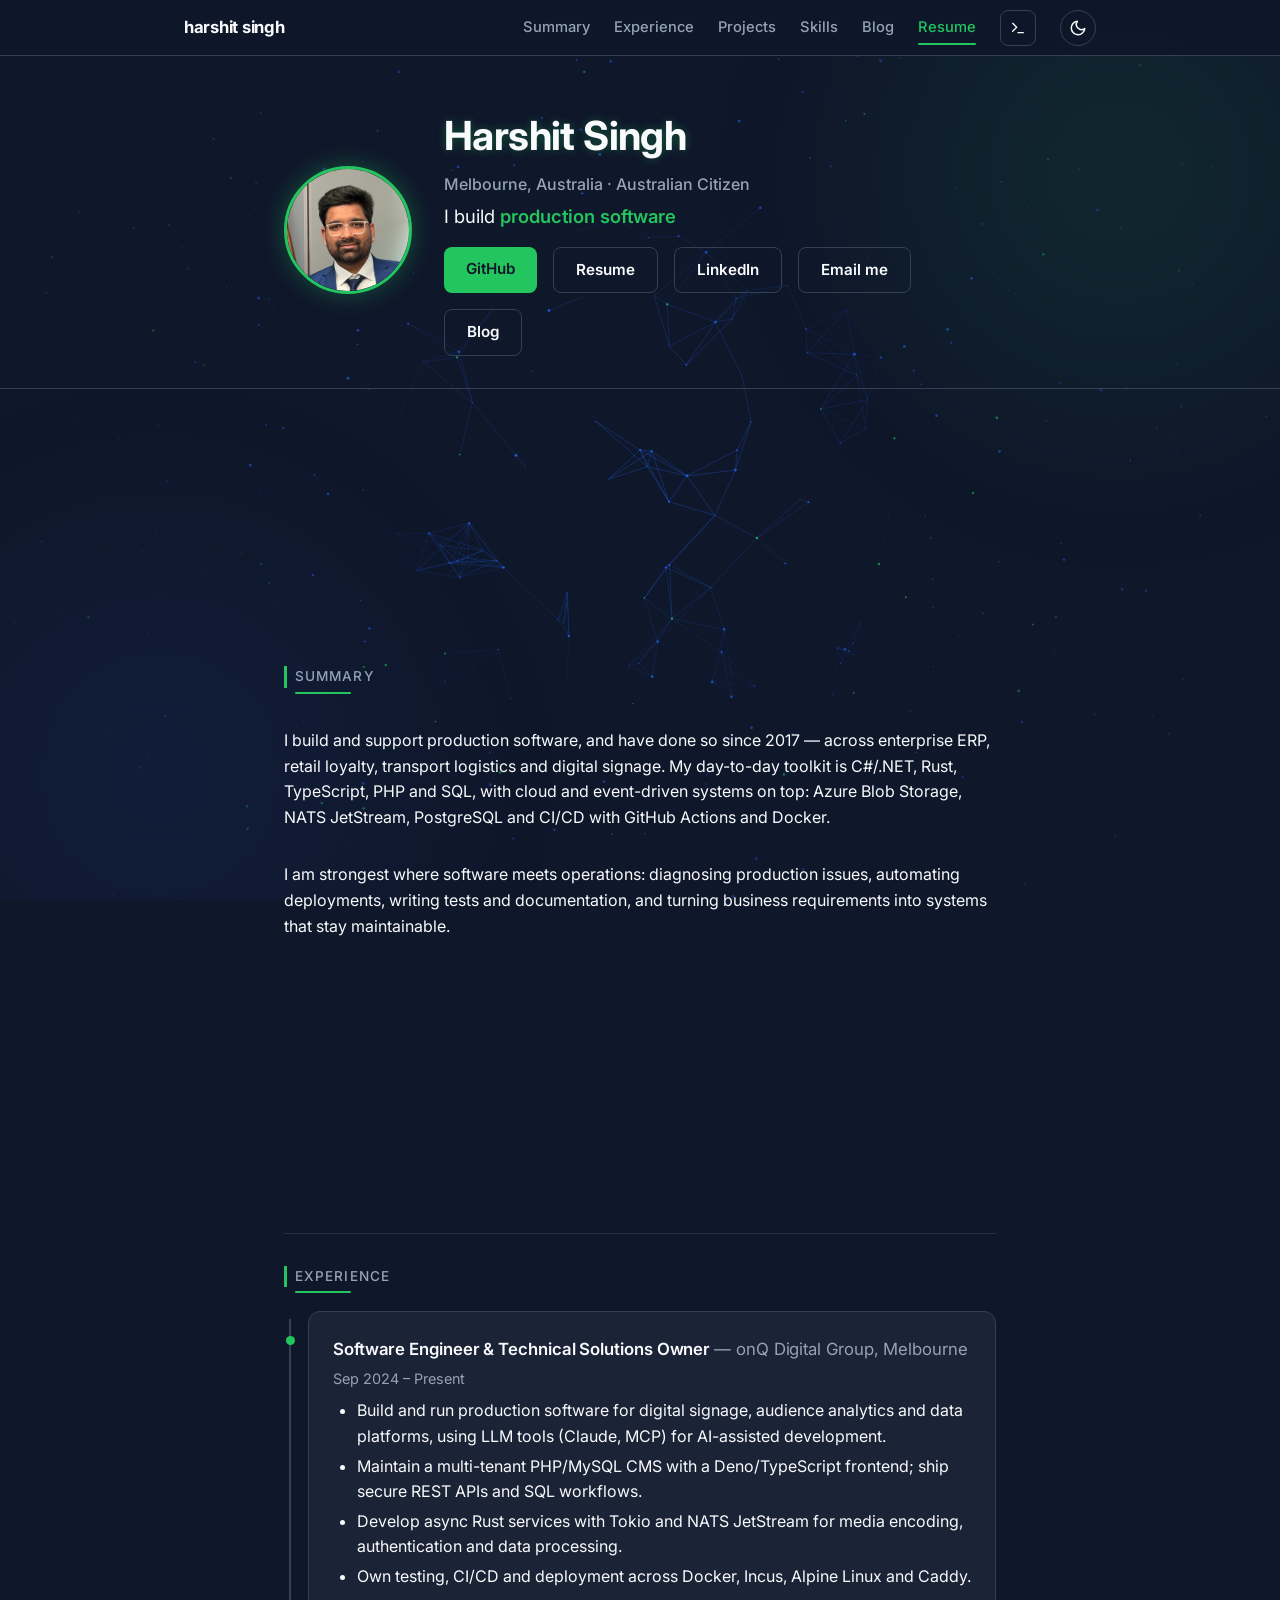
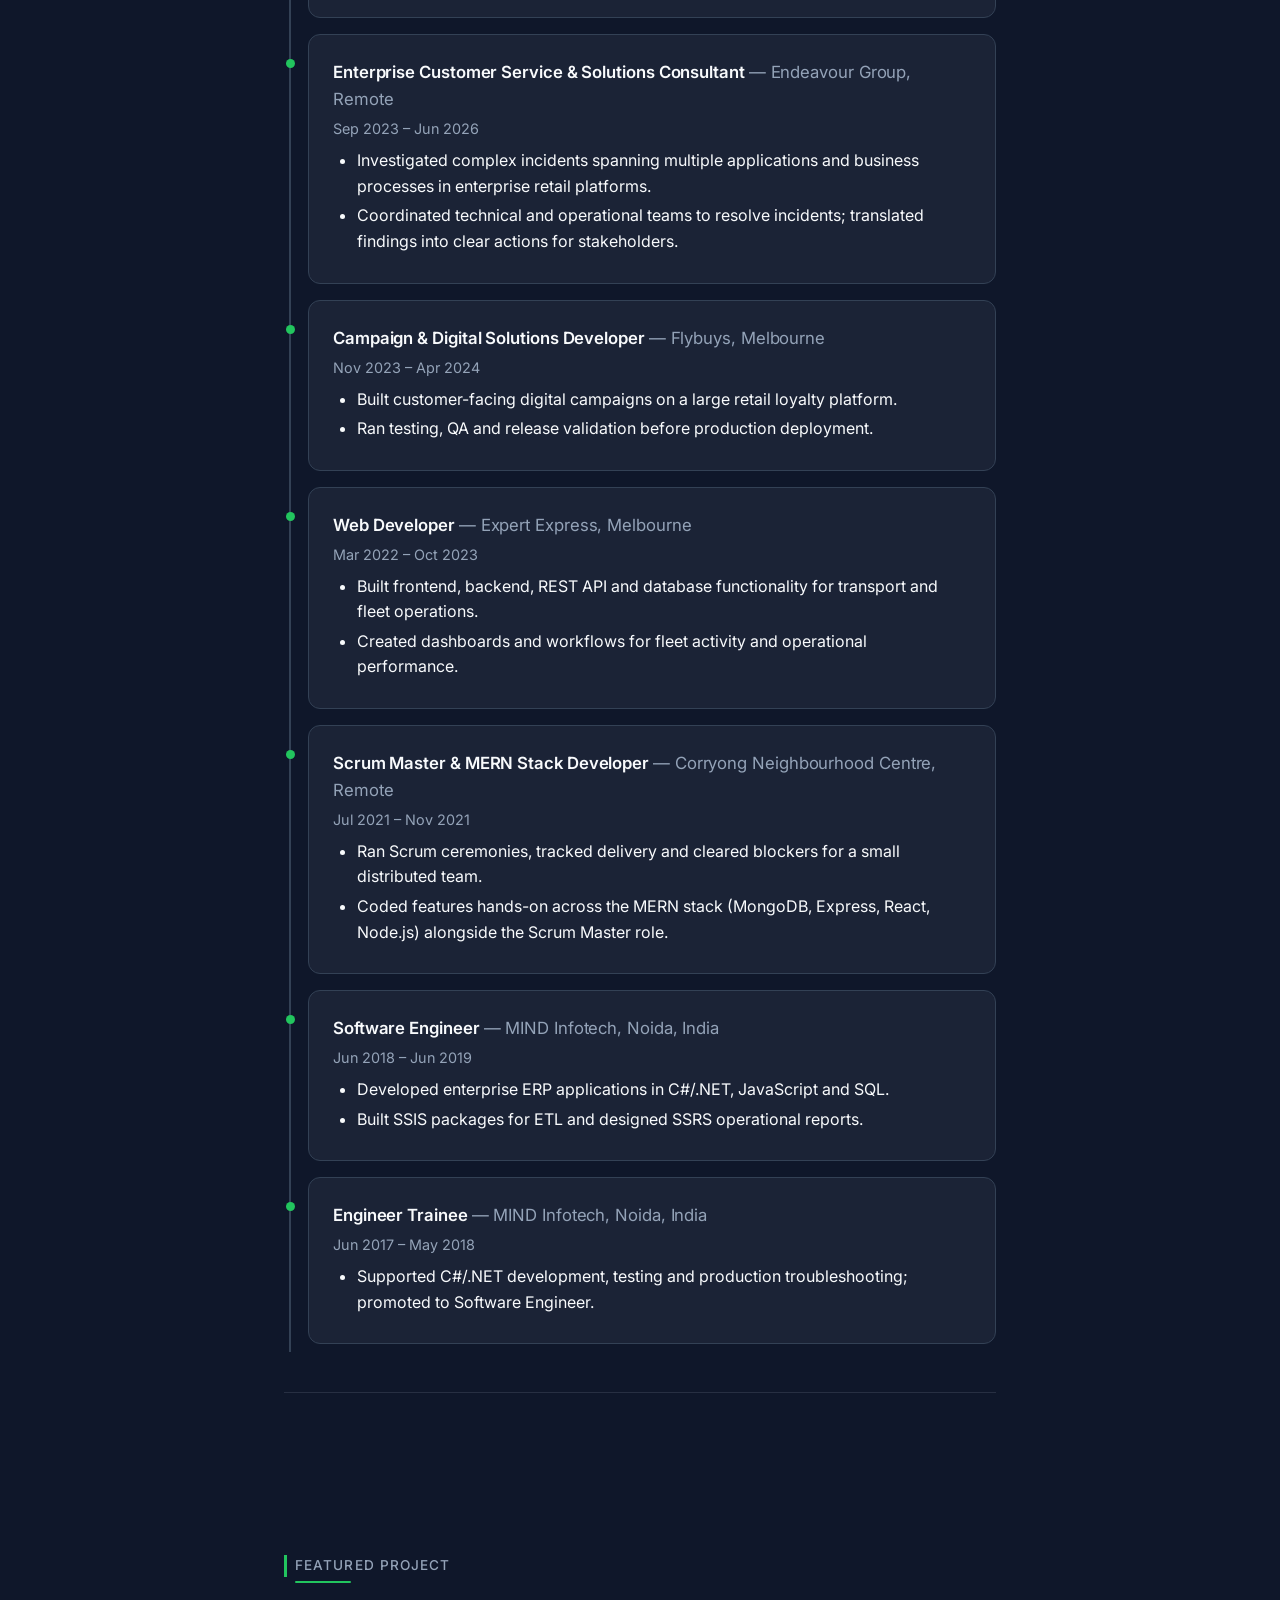
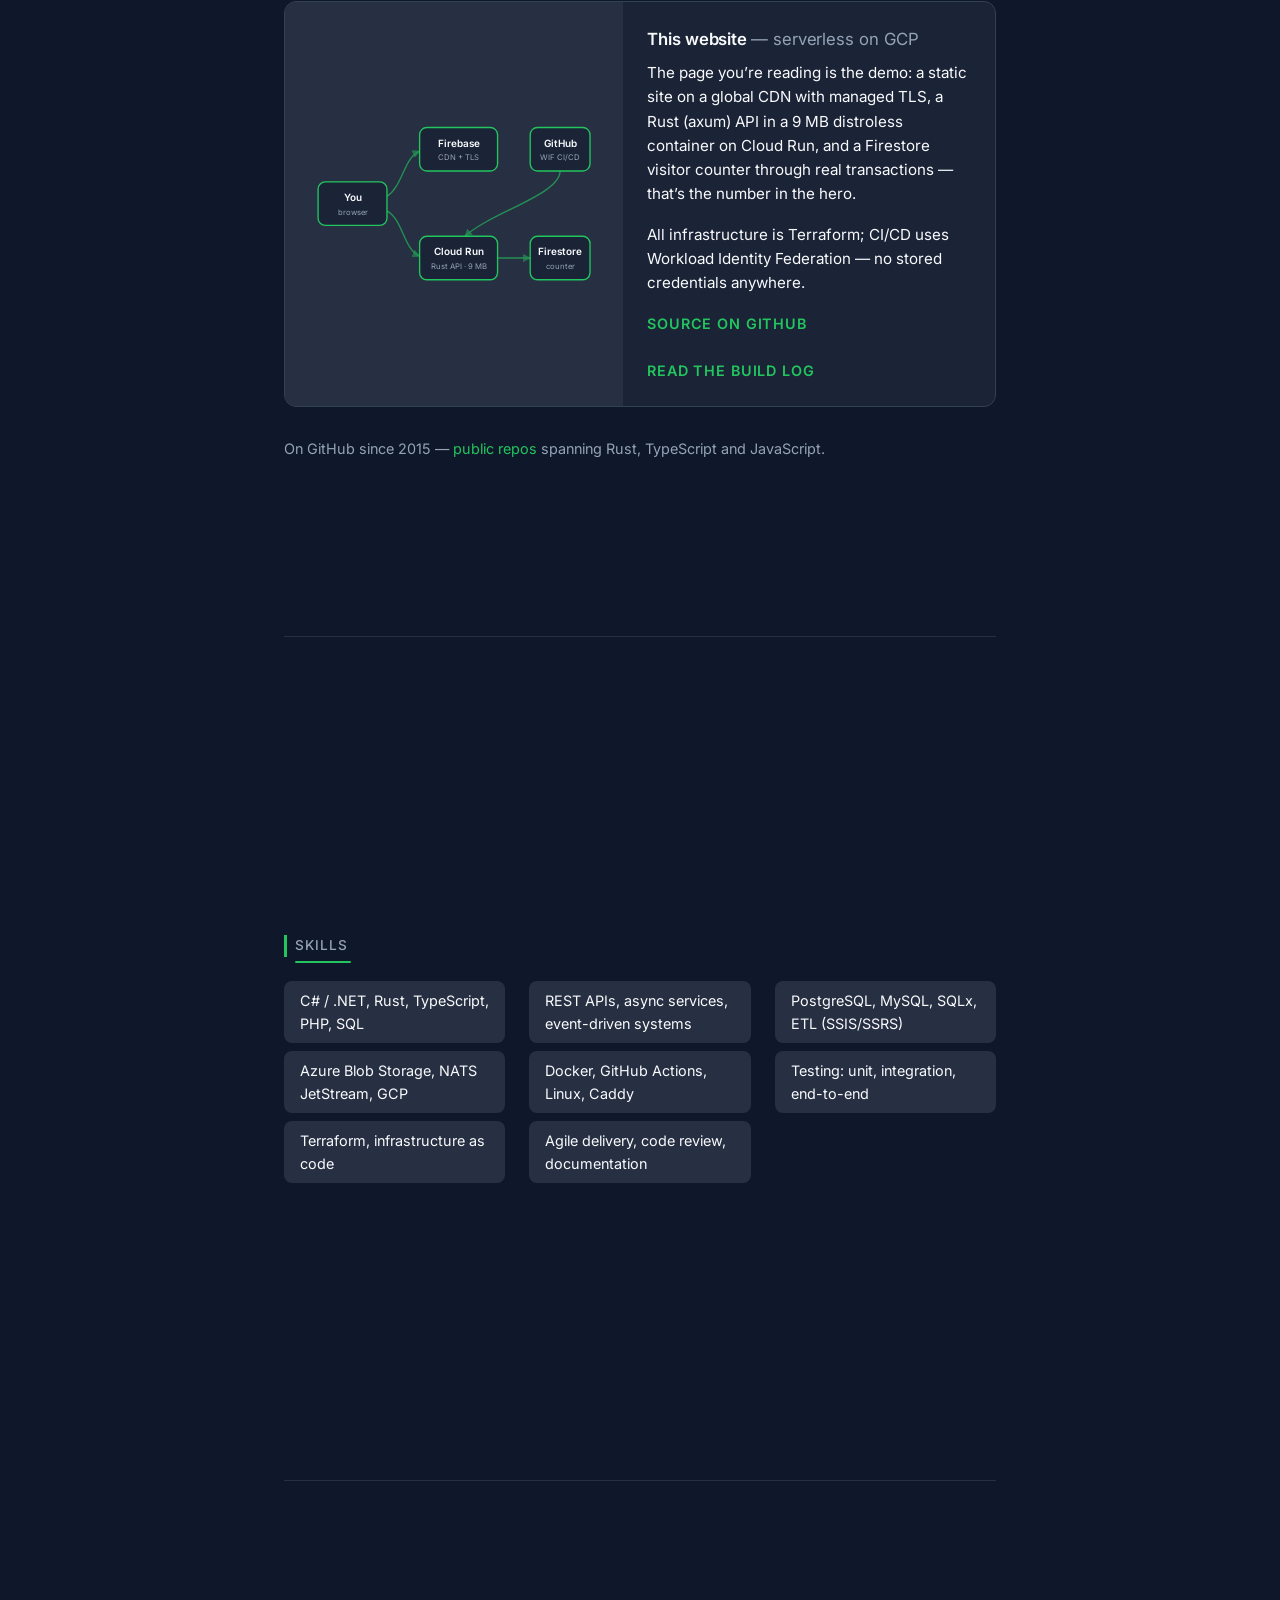
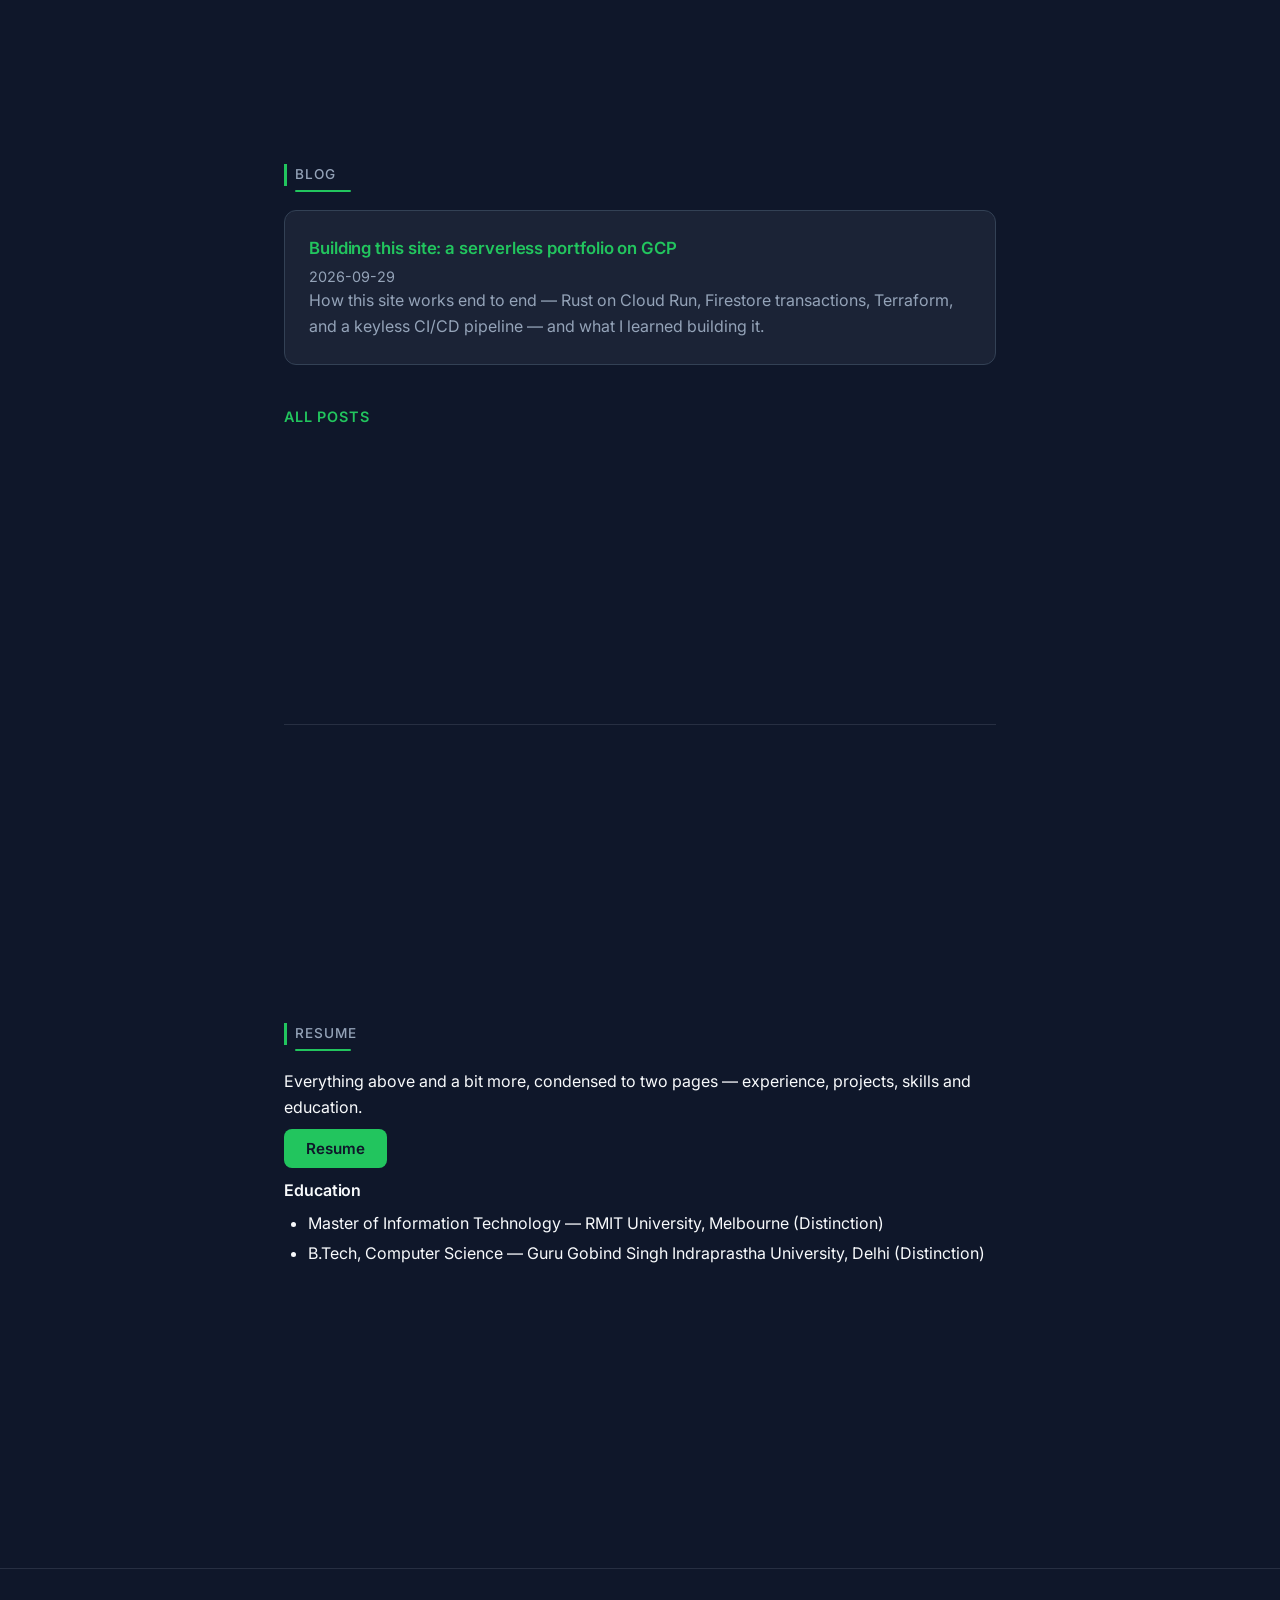
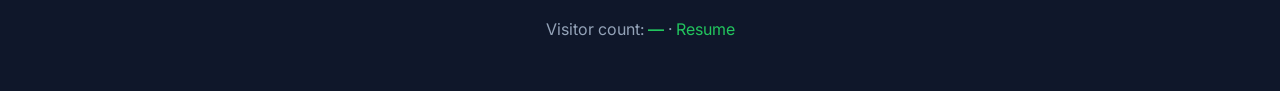
==== frontend/index.html @ 9974fe76 "Resume section copy: two pages, and a bit more" ====
<!DOCTYPE html>
<html lang="en">
<head>
  <meta charset="UTF-8" />
  <meta name="viewport" content="width=device-width, initial-scale=1.0" />
  <meta name="description" content="Harshit Singh — Software Engineer in Melbourne. Production software since 2017 across ERP, retail, logistics and digital signage." />
  <title>Harshit Singh | Software Engineer — Melbourne</title>
  <meta name="description" content="Harshit Singh — Software Engineer in Melbourne. Production software since 2017: Rust, .NET, TypeScript, cloud platforms, CI/CD. Portfolio and blog." />
  <link rel="canonical" href="https://theozdev.com/" />
  <meta property="og:type" content="website" />
  <meta property="og:title" content="Harshit Singh | Software Engineer" />
  <meta property="og:description" content="Production software since 2017 — Rust, .NET, TypeScript, cloud platforms, keyless CI/CD. This site is itself the demo." />
  <meta property="og:url" content="https://theozdev.com/" />
  <meta property="og:image" content="https://theozdev.com/avatar.jpg" />
  <meta name="twitter:card" content="summary" />
  <meta name="twitter:title" content="Harshit Singh | Software Engineer" />
  <meta name="twitter:description" content="Production software since 2017 — Rust, .NET, TypeScript, cloud platforms, keyless CI/CD." />
  <meta name="twitter:image" content="https://theozdev.com/avatar.jpg" />
  <script type="application/ld+json">
  {
    "@context": "https://schema.org",
    "@type": "Person",
    "name": "Harshit Singh",
    "url": "https://theozdev.com/",
    "image": "https://theozdev.com/avatar.jpg",
    "jobTitle": "Software Engineer",
    "address": { "@type": "PostalAddress", "addressLocality": "Melbourne", "addressCountry": "AU" },
    "sameAs": [
      "https://github.com/hxrsh159",
      "https://www.linkedin.com/in/harsh159/"
    ]
  }
  </script>
  <script>
    // Apply persisted theme before first paint (no flash). See main.js toggle.
    try {
      if (localStorage.getItem("theme") === "light") {
        document.documentElement.setAttribute("data-theme", "light");
      }
    } catch (e) {}
  </script>
  <link rel="icon" type="image/svg+xml" href="favicon.svg" />
  <link rel="icon" type="image/png" sizes="32x32" href="favicon-32.png" />
  <link rel="preconnect" href="https://fonts.googleapis.com" />
  <link rel="preconnect" href="https://fonts.gstatic.com" crossorigin />
  <link rel="stylesheet" href="styles.css" />
</head>
<body>
  <div class="aurora" aria-hidden="true"><span class="blob blob-a"></span><span class="blob blob-b"></span></div>
  <canvas id="constellation" aria-hidden="true"></canvas>

  <nav class="site-nav" aria-label="Primary">
    <div class="nav-inner">
      <a class="wordmark" href="#top" aria-label="Back to top">harshit&nbsp;singh</a>
      <div class="nav-links">
        <a href="#summary" class="nav-anchor">Summary</a>
        <a href="#experience" class="nav-anchor">Experience</a>
        <a href="#projects" class="nav-anchor">Projects</a>
        <a href="#skills" class="nav-anchor">Skills</a>
        <a href="#blog" class="nav-anchor">Blog</a>
        <a href="#resume" class="nav-anchor">Resume</a>
        <button class="terminal-open" type="button" aria-label="Open terminal" title="Open terminal (`)">
          <svg xmlns="http://www.w3.org/2000/svg" viewBox="0 0 24 24" fill="none" stroke="currentColor" stroke-width="2" stroke-linecap="round" stroke-linejoin="round"><polyline points="4 17 10 11 4 5"/><line x1="12" y1="19" x2="20" y2="19"/></svg>
        </button>
        <button class="theme-toggle" type="button" aria-label="Toggle dark/light theme">
          <svg class="icon-sun" xmlns="http://www.w3.org/2000/svg" viewBox="0 0 24 24" fill="none" stroke="currentColor" stroke-width="2" stroke-linecap="round" stroke-linejoin="round"><circle cx="12" cy="12" r="4"/><path d="M12 2v2M12 20v2M4.93 4.93l1.41 1.41M17.66 17.66l1.41 1.41M2 12h2M20 12h2M4.93 19.07l1.41-1.41M17.66 6.34l1.41-1.41"/></svg>
          <svg class="icon-moon" xmlns="http://www.w3.org/2000/svg" viewBox="0 0 24 24" fill="none" stroke="currentColor" stroke-width="2" stroke-linecap="round" stroke-linejoin="round"><path d="M21 12.79A9 9 0 1 1 11.21 3 7 7 0 0 0 21 12.79z"/></svg>
        </button>
      </div>
    </div>
    <div class="scroll-progress" aria-hidden="true"></div>
  </nav>

  <header class="hero" id="top">
    <div class="container hero-inner">
      <img class="avatar fly-in" src="avatar.jpg" alt="Portrait of Harshit Singh" width="128" height="128" />
      <div class="hero-text">
        <h1 class="fly-in">Harshit Singh</h1>
        <p class="tagline fly-in">Melbourne, Australia · Australian Citizen</p>
        <p class="role-line fly-in">I build <span id="role-rotator">production software</span></p>
        <nav aria-label="Contact" class="hero-cta fly-in">
          <a class="btn btn-primary" href="https://github.com/hxrsh159" target="_blank" rel="noopener">GitHub</a>
          <a class="btn btn-secondary" href="resume.pdf" target="_blank" rel="noopener">Resume</a>
          <a class="btn btn-secondary" href="https://www.linkedin.com/in/harsh159/" target="_blank" rel="noopener">LinkedIn</a>
          <a class="btn btn-secondary" href="mailto:ausharshitsingh@gmail.com">Email me</a>
          <a class="btn btn-secondary" href="blog/">Blog</a>
        </nav>
      </div>
    </div>
  </header>

  <main class="container">
    <section id="summary" class="reveal" aria-labelledby="summary-heading">
      <h2 id="summary-heading">Summary</h2>
      <p>
        I build and support production software, and have done so since 2017 —
        across enterprise ERP, retail loyalty, transport logistics and digital
        signage. My day-to-day toolkit is C#/.NET, Rust, TypeScript, PHP and SQL,
        with cloud and event-driven systems on top: Azure Blob Storage, NATS
        JetStream, PostgreSQL and CI/CD with GitHub Actions and Docker.
      </p>
      <p>
        I am strongest where software meets operations: diagnosing production
        issues, automating deployments, writing tests and documentation, and
        turning business requirements into systems that stay maintainable.
      </p>
    </section>

    <section id="experience" class="reveal" aria-labelledby="experience-heading">
      <h2 id="experience-heading">Experience</h2>

      <div class="timeline">
      <article class="job">
        <h3>Software Engineer &amp; Technical Solutions Owner <span class="org">— onQ Digital Group, Melbourne</span></h3>
        <p class="date-range">Sep 2024 – Present</p>
        <ul>
          <li>Build and run production software for digital signage, audience analytics and data platforms, using LLM tools (Claude, MCP) for AI-assisted development.</li>
          <li>Maintain a multi-tenant PHP/MySQL CMS with a Deno/TypeScript frontend; ship secure REST APIs and SQL workflows.</li>
          <li>Develop async Rust services with Tokio and NATS JetStream for media encoding, authentication and data processing.</li>
          <li>Own testing, CI/CD and deployment across Docker, Incus, Alpine Linux and Caddy.</li>
        </ul>
      </article>

      <article class="job">
        <h3>Enterprise Customer Service &amp; Solutions Consultant <span class="org">— Endeavour Group, Remote</span></h3>
        <p class="date-range">Sep 2023 – Jun 2026</p>
        <ul>
          <li>Investigated complex incidents spanning multiple applications and business processes in enterprise retail platforms.</li>
          <li>Coordinated technical and operational teams to resolve incidents; translated findings into clear actions for stakeholders.</li>
        </ul>
      </article>

      <article class="job">
        <h3>Campaign &amp; Digital Solutions Developer <span class="org">— Flybuys, Melbourne</span></h3>
        <p class="date-range">Nov 2023 – Apr 2024</p>
        <ul>
          <li>Built customer-facing digital campaigns on a large retail loyalty platform.</li>
          <li>Ran testing, QA and release validation before production deployment.</li>
        </ul>
      </article>

      <article class="job">
        <h3>Web Developer <span class="org">— Expert Express, Melbourne</span></h3>
        <p class="date-range">Mar 2022 – Oct 2023</p>
        <ul>
          <li>Built frontend, backend, REST API and database functionality for transport and fleet operations.</li>
          <li>Created dashboards and workflows for fleet activity and operational performance.</li>
        </ul>
      </article>

      <article class="job">
        <h3>Scrum Master &amp; MERN Stack Developer <span class="org">— Corryong Neighbourhood Centre, Remote</span></h3>
        <p class="date-range">Jul 2021 – Nov 2021</p>
        <ul>
          <li>Ran Scrum ceremonies, tracked delivery and cleared blockers for a small distributed team.</li>
          <li>Coded features hands-on across the MERN stack (MongoDB, Express, React, Node.js) alongside the Scrum Master role.</li>
        </ul>
      </article>

      <article class="job">
        <h3>Software Engineer <span class="org">— MIND Infotech, Noida, India</span></h3>
        <p class="date-range">Jun 2018 – Jun 2019</p>
        <ul>
          <li>Developed enterprise ERP applications in C#/.NET, JavaScript and SQL.</li>
          <li>Built SSIS packages for ETL and designed SSRS operational reports.</li>
        </ul>
      </article>

      <article class="job">
        <h3>Engineer Trainee <span class="org">— MIND Infotech, Noida, India</span></h3>
        <p class="date-range">Jun 2017 – May 2018</p>
        <ul>
          <li>Supported C#/.NET development, testing and production troubleshooting; promoted to Software Engineer.</li>
        </ul>
      </article>
      </div>
    </section>

    <section id="projects" class="reveal" aria-labelledby="projects-heading">
      <h2 id="projects-heading">Featured Project</h2>
      <article class="showcase">
        <div class="showcase-visual" aria-hidden="true">
          <svg viewBox="0 0 320 200" xmlns="http://www.w3.org/2000/svg" class="arch-diagram">
            <defs>
              <marker id="arr" viewBox="0 0 8 8" refX="7" refY="4" markerWidth="6" markerHeight="6" orient="auto">
                <path d="M0 0 L8 4 L0 8 z" fill="currentColor" opacity="0.7"/>
              </marker>
            </defs>
            <!-- Browser -->
            <g class="node">
              <rect x="10" y="76" width="76" height="48" rx="8"/>
              <text x="48" y="97">You</text>
              <text x="48" y="112" class="sub">browser</text>
            </g>
            <!-- CDN -->
            <g class="node">
              <rect x="122" y="16" width="86" height="48" rx="8"/>
              <text x="165" y="37">Firebase</text>
              <text x="165" y="52" class="sub">CDN + TLS</text>
            </g>
            <!-- Cloud Run -->
            <g class="node">
              <rect x="122" y="136" width="86" height="48" rx="8"/>
              <text x="165" y="157">Cloud Run</text>
              <text x="165" y="172" class="sub">Rust API · 9 MB</text>
            </g>
            <!-- Firestore -->
            <g class="node">
              <rect x="244" y="136" width="66" height="48" rx="8"/>
              <text x="277" y="157">Firestore</text>
              <text x="277" y="172" class="sub">counter</text>
            </g>
            <!-- GitHub Actions -->
            <g class="node">
              <rect x="244" y="16" width="66" height="48" rx="8"/>
              <text x="277" y="37">GitHub</text>
              <text x="277" y="52" class="sub">WIF CI/CD</text>
            </g>
            <!-- Edges -->
            <path class="edge" d="M86 92 C 104 80, 104 50, 122 42" marker-end="url(#arr)"/>
            <path class="edge" d="M86 108 C 104 118, 104 150, 122 158" marker-end="url(#arr)"/>
            <path class="edge" d="M208 160 L244 160" marker-end="url(#arr)"/>
            <path class="edge" d="M277 64 C 277 90, 200 110, 172 136" marker-end="url(#arr)"/>
          </svg>
        </div>
        <div class="showcase-text">
          <h3>This website <span class="org">— serverless on GCP</span></h3>
          <p>The page you&rsquo;re reading is the demo: a static site on a global CDN with managed TLS, a Rust (axum) API in a 9&nbsp;MB distroless container on Cloud Run, and a Firestore visitor counter through real transactions — that&rsquo;s the number in the hero.</p>
          <p>All infrastructure is Terraform; CI/CD uses Workload Identity Federation — no stored credentials anywhere.</p>
          <div class="showcase-links">
            <a class="text-link" href="https://github.com/hxrsh159/cloud-resume-challenge" target="_blank" rel="noopener">Source on GitHub</a>
            <a class="text-link" href="blog/building-this-site.html">Read the build log</a>
          </div>
        </div>
      </article>
      <p class="muted">On GitHub since 2015 — <a href="https://github.com/hxrsh159" target="_blank" rel="noopener">public repos</a> spanning Rust, TypeScript and JavaScript.</p>
    </section>

    <section id="skills" class="reveal" aria-labelledby="skills-heading">
      <h2 id="skills-heading">Skills</h2>
      <ul class="skills-grid">
        <li>C# / .NET, Rust, TypeScript, PHP, SQL</li>
        <li>REST APIs, async services, event-driven systems</li>
        <li>PostgreSQL, MySQL, SQLx, ETL (SSIS/SSRS)</li>
        <li>Azure Blob Storage, NATS JetStream, GCP</li>
        <li>Docker, GitHub Actions, Linux, Caddy</li>
        <li>Testing: unit, integration, end-to-end</li>
        <li>Terraform, infrastructure as code</li>
        <li>Agile delivery, code review, documentation</li>
      </ul>
    </section>

    <section id="blog" class="reveal" aria-labelledby="blog-heading">
      <h2 id="blog-heading">Blog</h2>
      <div class="post-list">
        <article class="job post-card">
          <a href="blog/building-this-site.html">
            <h3>Building this site: a serverless portfolio on GCP</h3>
            <p class="date-range">2026-09-29</p>
            <p>How this site works end to end — Rust on Cloud Run, Firestore transactions, Terraform, and a keyless CI/CD pipeline — and what I learned building it.</p>
          </a>
        </article>
      </div>
      <p class="muted section-more"><a class="text-link" href="blog/">All posts</a></p>
    </section>

    <section id="resume" class="reveal" aria-labelledby="resume-heading">
      <h2 id="resume-heading">Resume</h2>
      <div class="resume-block">
        <p>Everything above and a bit more, condensed to two pages — experience, projects, skills and education.</p>
        <p class="resume-cta"><a class="btn btn-primary" href="resume.pdf" target="_blank" rel="noopener">Resume</a></p>
        <h3 class="resume-sub">Education</h3>
        <ul>
          <li>Master of Information Technology — RMIT University, Melbourne (Distinction)</li>
          <li>B.Tech, Computer Science — Guru Gobind Singh Indraprastha University, Delhi (Distinction)</li>
        </ul>
      </div>
    </section>
  </main>

  <footer class="site-footer">
    <div class="container">
      <p>Visitor count: <span id="visitor-counter">—</span> · <a href="resume.pdf" target="_blank" rel="noopener">Resume</a></p>
    </div>
  </footer>

  <div class="terminal-overlay" id="terminal-overlay" hidden>
    <div class="terminal" role="dialog" aria-modal="true" aria-label="Terminal">
      <div class="terminal-titlebar">
        <span class="terminal-dots" aria-hidden="true"><i></i><i></i><i></i></span>
        <span class="terminal-title">guest@theozdev:~</span>
        <button class="terminal-close" type="button" aria-label="Close terminal">&times;</button>
      </div>
      <div class="terminal-body" id="terminal-body" tabindex="-1">
        <div class="terminal-out" id="terminal-out"></div>
        <form class="terminal-form" id="terminal-form">
          <span class="terminal-prompt" aria-hidden="true">guest@theozdev:~$</span>
          <input type="text" id="terminal-input" autocomplete="off" autocapitalize="off" spellcheck="false" aria-label="Terminal input — type help" />
        </form>
      </div>
    </div>
  </div>

  <script src="counter.js" defer></script>
  <script src="main.js" defer></script>
  <script src="constellation.js" defer></script>
  <script src="nav.js" defer></script>
  <script src="terminal.js" defer></script>
</body>
</html>
---- frontend/styles.css ----
/* theozdev.com — implements design-system/theozdev/MASTER.md. Do not deviate
   without recording an override in MASTER.md. */

@import url('https://fonts.googleapis.com/css2?family=Inter:wght@300;400;500;600;700&display=swap');

/* Light theme (MASTER.md "Color Palette (light)"). Applied via
   data-theme="light" on <html>; dark :root below stays the default. */
:root[data-theme="light"] {
  --color-background: #F8FAFC;
  --color-foreground: #0F172A;
  --color-card: #FFFFFF;
  --color-card-foreground: #0F172A;
  --color-muted: #E9EEF5;
  --color-muted-foreground: #475569;
  --color-border: #CBD5E1;
  --color-accent: #15803D;
  --color-on-accent: #FFFFFF;
  --shadow-sm: 0 1px 2px rgba(0, 0, 0, 0.05);
  --shadow-md: 0 4px 6px rgba(0, 0, 0, 0.1);
  --shadow-lg: 0 10px 15px rgba(0, 0, 0, 0.1);
}
:root[data-theme="light"] .aurora { opacity: 0.4; }
:root[data-theme="light"] .hero h1 { text-shadow: none; }
:root[data-theme="light"] .avatar { box-shadow: none; }

:root {
  --color-glow-blue: #2563EB; /* pages/index.md override: secondary aurora glow */
  --color-background: #0F172A;
  --color-foreground: #F8FAFC;
  --color-card: #1B2336;
  --color-card-foreground: #F8FAFC;
  --color-muted: #272F42;
  --color-muted-foreground: #94A3B8;
  --color-border: #334155;
  --color-accent: #22C55E;
  --color-on-accent: #0F172A;

  --space-xs: 0.25rem;
  --space-sm: 0.5rem;
  --space-md: 1rem;
  --space-lg: 1.5rem;
  --space-xl: 2rem;
  --space-2xl: 3rem;

  --shadow-sm: 0 1px 2px rgba(0, 0, 0, 0.4);
  --shadow-md: 0 4px 6px rgba(0, 0, 0, 0.5);
  --shadow-lg: 0 10px 15px rgba(0, 0, 0, 0.5);
}

* { box-sizing: border-box; }

body {
  margin: 0;
  padding-top: 56px; /* sticky nav */
  font-family: "Inter", system-ui, -apple-system, sans-serif;
  font-weight: 400;
  font-size: 16px;
  line-height: 1.6;
  background: var(--color-background);
  color: var(--color-foreground);
}

/* --- Sticky nav (pages/index.md creative layer) --- */
.site-nav {
  position: fixed;
  top: 0;
  left: 0;
  right: 0;
  z-index: 100;
  height: 56px;
  background: color-mix(in srgb, var(--color-background) 82%, transparent);
  backdrop-filter: blur(12px);
  -webkit-backdrop-filter: blur(12px);
  border-bottom: 1px solid var(--color-border);
}
.nav-inner {
  max-width: 960px;
  margin: 0 auto;
  padding: 0 var(--space-lg);
  height: 100%;
  display: flex;
  align-items: center;
  justify-content: space-between;
  gap: var(--space-md);
}
.wordmark {
  font-weight: 700;
  letter-spacing: -0.015em;
  color: var(--color-foreground);
  font-size: 1.05rem;
}
.wordmark:hover { text-decoration: none; color: var(--color-accent); }
.nav-links {
  display: flex;
  align-items: center;
  gap: var(--space-lg);
}
.nav-links a {
  color: var(--color-muted-foreground);
  font-size: 0.92rem;
  font-weight: 500;
  position: relative;
  padding: 4px 0;
}
.nav-links a:hover { color: var(--color-foreground); text-decoration: none; }
.nav-links a.nav-active {
  color: var(--color-accent);
}
.nav-links a.nav-active::after {
  content: "";
  position: absolute;
  left: 0;
  right: 0;
  bottom: -2px;
  height: 2px;
  background: var(--color-accent);
  border-radius: 1px;
}
.scroll-progress {
  position: absolute;
  left: 0;
  bottom: -1px;
  height: 2px;
  width: 100%;
  background: var(--color-accent);
  transform-origin: 0 50%;
  transform: scaleX(0);
}

.container {
  max-width: 760px;
  margin: 0 auto;
  padding: 0 var(--space-lg);
}

/* --- Aurora background (pages/index.md) --- */
.aurora {
  position: fixed;
  inset: 0;
  z-index: -1;
  pointer-events: none;
  overflow: hidden;
  /* grid overlay removed 2026-10-06 (ADR-021): it competed with the
     constellation links; blobs remain the only aurora texture */
}
.blob {
  position: absolute;
  width: 55vmax;
  height: 55vmax;
  border-radius: 50%;
  filter: blur(80px);
}
.blob-a {
  top: -20%;
  right: -15%;
  background: radial-gradient(circle, rgba(34, 197, 94, 0.12), transparent 65%);
  animation: drift-a 44s ease-in-out infinite alternate;
}
.blob-b {
  bottom: -25%;
  left: -15%;
  background: radial-gradient(circle, rgba(37, 99, 235, 0.10), transparent 65%);
  animation: drift-b 52s ease-in-out infinite alternate;
}
@keyframes drift-a {
  to { transform: translate(-12vw, 10vh) scale(1.15); }
}
@keyframes drift-b {
  to { transform: translate(10vw, -8vh) scale(1.1); }
}

/* --- Hero banner --- */
.hero {
  position: relative;
  padding: var(--space-2xl) 0 var(--space-xl);
  border-bottom: 1px solid var(--color-border);
}
/* Constellation: fixed full-viewport background, above aurora blobs,
   below content (ADR-020) */
#constellation {
  position: fixed;
  inset: 0;
  width: 100%;
  height: 100%;
  z-index: -1;
  pointer-events: none;
}
.hero-inner {
  position: relative;
  z-index: 1;
  display: flex;
  align-items: center;
  gap: var(--space-xl);
}

/* --- Entrance motion (pages/index.md): fly-in, transform/opacity only --- */
.fly-in {
  opacity: 0;
  transform: translateY(14px);
  transition: opacity 500ms ease, transform 500ms ease;
}
body.loaded .fly-in { opacity: 1; transform: none; }
body.loaded .fly-in:nth-child(1) { transition-delay: 0ms; }
body.loaded .fly-in:nth-child(2) { transition-delay: 60ms; }
body.loaded .fly-in:nth-child(3) { transition-delay: 120ms; }
body.loaded .fly-in:nth-child(4) { transition-delay: 180ms; }
body.loaded .fly-in:nth-child(5) { transition-delay: 240ms; }

/* --- Resume section --- */
.resume-block p { margin: 0 0 var(--space-md); }
.resume-cta { margin: 0 0 var(--space-xl); }
.resume-sub {
  margin: 0 0 var(--space-sm);
  font-weight: 600;
  font-size: 1rem;
  letter-spacing: -0.005em;
}
.resume-block ul { padding-left: var(--space-lg); margin: 0; }
.resume-block li { margin-bottom: var(--space-xs); }
.section-more { margin-top: var(--space-lg); }
.avatar {
  width: 128px;
  height: 128px;
  border-radius: 50%;
  border: 3px solid var(--color-accent);
  box-shadow: 0 0 24px rgba(34, 197, 94, 0.35);
  flex-shrink: 0;
}
.hero h1 {
  margin: 0;
  font-weight: 700;
  letter-spacing: -0.015em;
  font-size: 2.5rem;
  text-shadow: 0 0 10px rgba(34, 197, 94, 0.35);
}
.tagline {
  color: var(--color-muted-foreground);
  margin: var(--space-xs) 0;
  font-weight: 500;
}
.role-line {
  margin: 0 0 var(--space-md);
  font-size: 1.15rem;
  color: var(--color-foreground);
}
#role-rotator {
  color: var(--color-accent);
  font-weight: 600;
  transition: opacity 250ms ease;
}

/* --- CTA buttons --- */
.hero-cta { display: flex; flex-wrap: wrap; gap: var(--space-md); }
.btn {
  padding: 10px 22px;
  border-radius: 8px;
  font-weight: 600;
  font-size: 0.95rem;
  cursor: pointer;
  transition: opacity 200ms ease, transform 200ms ease, border-color 200ms ease;
}
.btn:hover { text-decoration: none; transform: translateY(-2px); }
.btn-primary {
  background: var(--color-accent);
  color: var(--color-on-accent);
}
.btn-primary:hover { opacity: 0.9; }
.btn-secondary {
  background: transparent;
  color: var(--color-foreground);
  border: 1px solid var(--color-border);
}
.btn-secondary:hover { border-color: var(--color-accent); }

/* --- Links --- */
a {
  color: var(--color-accent);
  text-decoration: none;
  transition: color 200ms ease;
}
a:hover { text-decoration: underline; }
a:focus-visible {
  outline: 2px solid var(--color-accent);
  outline-offset: 2px;
  border-radius: 2px;
}

/* --- Sections: each fills the window (ADR-020); taller content extends --- */
main section {
  min-height: calc(100svh - 56px);
  display: flex;
  flex-direction: column;
  justify-content: center;
  padding: var(--space-xl) 0;
}
main section + section { border-top: 1px solid var(--color-muted); }

h2 {
  font-size: 0.85rem;
  font-weight: 500;
  text-transform: uppercase;
  letter-spacing: 0.08em;
  color: var(--color-muted-foreground);
  margin: 0 0 var(--space-lg);
  padding-left: var(--space-sm);
  border-left: 3px solid var(--color-accent);
  position: relative;
}
/* Accent underline sweep on reveal (pages/index.md creative layer) */
h2::after {
  content: "";
  position: absolute;
  left: var(--space-sm);
  bottom: -6px;
  height: 2px;
  width: 3.5rem;
  background: var(--color-accent);
  border-radius: 1px;
  transform: scaleX(0);
  transform-origin: 0 50%;
  transition: transform 300ms ease 200ms;
}
.reveal.visible h2::after { transform: scaleX(1); }

/* --- Timeline rail (pages/index.md) --- */
.timeline {
  position: relative;
  padding-left: var(--space-lg);
}
.timeline::before {
  content: "";
  position: absolute;
  left: 5px;
  top: 8px;
  bottom: 8px;
  width: 2px;
  background: var(--color-border);
}
.timeline .job { position: relative; }
.timeline .job::before {
  content: "";
  position: absolute;
  left: calc(-1 * var(--space-lg) + 1px);
  top: var(--space-lg);
  width: 9px;
  height: 9px;
  border-radius: 50%;
  background: var(--color-accent);
}

/* --- Job cards --- */
.job {
  background: var(--color-card);
  border: 1px solid var(--color-border);
  border-radius: 12px;
  padding: var(--space-lg);
  margin-bottom: var(--space-md);
  transition: border-color 200ms ease, box-shadow 200ms ease;
}
.job:hover {
  border-color: var(--color-accent);
  box-shadow: var(--shadow-md);
  transform: translateY(-2px);
}

.job h3 {
  margin: 0 0 var(--space-xs);
  font-weight: 600;
  letter-spacing: -0.005em;
  font-size: 1.05rem;
}
.org { color: var(--color-muted-foreground); font-weight: 400; }
.date-range {
  color: var(--color-muted-foreground);
  font-size: 0.9rem;
  margin: 0 0 var(--space-sm);
}
.job ul { margin: 0; padding-left: var(--space-lg); }
.job li { margin-bottom: var(--space-xs); }

.muted { color: var(--color-muted-foreground); font-size: 0.9rem; }

/* --- Skills --- */
.skills-grid {
  list-style: none;
  padding: 0;
  margin: 0;
  display: grid;
  grid-template-columns: repeat(auto-fit, minmax(220px, 1fr));
  gap: var(--space-sm) var(--space-lg);
}
.skills-grid li {
  background: var(--color-muted);
  border-radius: 8px;
  padding: var(--space-sm) var(--space-md);
  font-size: 0.9rem;
}

/* --- Footer --- */
.site-footer {
  padding: var(--space-xl) 0;
  text-align: center;
  color: var(--color-muted-foreground);
  border-top: 1px solid var(--color-muted);
}

#visitor-counter { color: var(--color-accent); font-weight: 600; }

/* --- Theme toggle (lives in sticky nav; pages/index.md creative layer) --- */
.theme-toggle {
  background: transparent;
  border: 1px solid var(--color-border);
  border-radius: 50%;
  width: 36px;
  height: 36px;
  display: flex;
  align-items: center;
  justify-content: center;
  cursor: pointer;
  color: var(--color-foreground);
  transition: border-color 200ms ease;
  flex-shrink: 0;
}
.theme-toggle:hover { border-color: var(--color-accent); }
.theme-toggle:focus-visible {
  outline: 2px solid var(--color-accent);
  outline-offset: 2px;
}
.theme-toggle svg { width: 18px; height: 18px; }
:root[data-theme="light"] .icon-moon { display: none; }
:root:not([data-theme="light"]) .icon-sun { display: none; }

/* --- Terminal open button (nav) --- */
.terminal-open {
  background: transparent;
  border: 1px solid var(--color-border);
  border-radius: 8px;
  width: 36px;
  height: 36px;
  display: flex;
  align-items: center;
  justify-content: center;
  cursor: pointer;
  color: var(--color-foreground);
  transition: border-color 200ms ease;
  flex-shrink: 0;
}
.terminal-open:hover { border-color: var(--color-accent); }
.terminal-open svg { width: 16px; height: 16px; }

/* --- Project showcase (pages/index.md creative layer) --- */
.showcase {
  display: grid;
  grid-template-columns: 1fr 1.1fr;
  gap: 0;
  background: var(--color-card);
  border: 1px solid var(--color-border);
  border-radius: 12px;
  overflow: hidden;
  margin-bottom: var(--space-md);
  transition: border-color 200ms ease, box-shadow 200ms ease;
}
.showcase:hover {
  border-color: var(--color-accent);
  box-shadow: var(--shadow-md);
}
.showcase-visual {
  background: var(--color-muted);
  display: flex;
  align-items: center;
  justify-content: center;
  padding: var(--space-lg);
  min-height: 200px;
}
.arch-diagram { width: 100%; max-width: 320px; height: auto; color: var(--color-foreground); }
.arch-diagram .node rect {
  fill: var(--color-card);
  stroke: var(--color-accent);
  stroke-width: 1.5;
}
.arch-diagram .node text {
  fill: var(--color-foreground);
  font-size: 11px;
  font-weight: 600;
  text-anchor: middle;
  font-family: "Inter", system-ui, sans-serif;
}
.arch-diagram .node text.sub {
  fill: var(--color-muted-foreground);
  font-size: 8.5px;
  font-weight: 400;
}
.arch-diagram .edge {
  stroke: var(--color-accent);
  stroke-width: 1.5;
  fill: none;
  opacity: 0.65;
}
.arch-diagram marker path { fill: var(--color-accent); }
.showcase-text { padding: var(--space-lg); }
.showcase-text h3 {
  margin: 0 0 var(--space-sm);
  font-weight: 600;
  letter-spacing: -0.005em;
  font-size: 1.05rem;
}
.showcase-text p { margin: 0 0 var(--space-md); font-size: 0.95rem; }
.showcase-links { display: flex; gap: var(--space-lg); flex-wrap: wrap; }
.text-link {
  font-weight: 600;
  font-size: 0.9rem;
  text-transform: uppercase;
  letter-spacing: 0.06em;
}
.text-link:hover { text-decoration: none; border-bottom: 2px solid var(--color-accent); }

/* --- Terminal overlay (pages/index.md creative layer) --- */
.terminal-overlay {
  position: fixed;
  inset: 0;
  z-index: 200;
  background: rgba(0, 0, 0, 0.55);
  display: flex;
  align-items: flex-start;
  justify-content: center;
  padding: 12vh var(--space-md) var(--space-md);
}
.terminal-overlay[hidden] { display: none; }
.terminal {
  width: 100%;
  max-width: 560px;
  background: var(--color-card);
  border: 1px solid var(--color-border);
  border-radius: 10px;
  box-shadow: var(--shadow-lg);
  overflow: hidden;
  font-family: ui-monospace, SFMono-Regular, "SF Mono", Menlo, Consolas, monospace;
}
.terminal-titlebar {
  display: flex;
  align-items: center;
  gap: var(--space-sm);
  padding: var(--space-sm) var(--space-md);
  background: var(--color-muted);
  border-bottom: 1px solid var(--color-border);
}
.terminal-dots { display: flex; gap: 6px; }
.terminal-dots i {
  width: 10px;
  height: 10px;
  border-radius: 50%;
  background: var(--color-border);
}
.terminal-title {
  flex: 1;
  text-align: center;
  font-size: 0.8rem;
  color: var(--color-muted-foreground);
}
.terminal-close {
  background: none;
  border: none;
  color: var(--color-muted-foreground);
  font-size: 1.2rem;
  cursor: pointer;
  line-height: 1;
  padding: 2px 6px;
}
.terminal-close:hover { color: var(--color-foreground); }
.terminal-body {
  padding: var(--space-md);
  height: 300px;
  overflow-y: auto;
  font-size: 0.85rem;
  line-height: 1.55;
}
.terminal-out { white-space: pre-wrap; word-break: break-word; }
.terminal-out .t-cmd { color: var(--color-foreground); }
.terminal-out .t-ok { color: var(--color-accent); }
.terminal-out .t-err { color: #F87171; }
.terminal-form { display: flex; gap: var(--space-sm); align-items: baseline; }
.terminal-prompt { color: var(--color-accent); flex-shrink: 0; }
#terminal-input {
  flex: 1;
  background: transparent;
  border: none;
  outline: none;
  color: var(--color-foreground);
  font: inherit;
  caret-color: var(--color-accent);
}

/* --- Blog --- */
.post-list { display: grid; gap: var(--space-md); }
.post-card {
  display: block;
  color: var(--color-card-foreground);
}
.post-card:hover { text-decoration: none; }
.post-card h3 { margin: 0 0 var(--space-xs); }
.post-card p { margin: 0; color: var(--color-muted-foreground); }

.post-header { margin-bottom: var(--space-xl); }
.post-header h1 {
  margin: 0 0 var(--space-xs);
  font-size: 1.9rem;
  letter-spacing: -0.015em;
}
.post-body p { margin: 0 0 var(--space-md); }
.post-body ul { padding-left: var(--space-lg); margin: 0 0 var(--space-md); }
.post-body code {
  background: var(--color-muted);
  border-radius: 4px;
  padding: 0.1em 0.35em;
  font-size: 0.9em;
}
.back-link {
  display: inline-block;
  margin-bottom: var(--space-lg);
  font-size: 0.9rem;
}

/* --- Scroll reveal (pages/index.md: transform/opacity only) --- */
.reveal {
  opacity: 0;
  transform: translateY(16px);
  transition: opacity 500ms ease, transform 500ms ease;
}
.reveal.visible {
  opacity: 1;
  transform: none;
}
.reveal .job {
  opacity: 0;
  transform: translateY(12px);
  transition: opacity 500ms ease, transform 500ms ease,
    border-color 200ms ease, box-shadow 200ms ease;
}
.reveal.visible .job {
  opacity: 1;
  transform: none;
}
.reveal.visible .job:nth-child(2) { transition-delay: 80ms; }
.reveal.visible .job:nth-child(3) { transition-delay: 160ms; }
.reveal.visible .job:nth-child(4) { transition-delay: 240ms; }
.reveal.visible .job:nth-child(5) { transition-delay: 320ms; }
.reveal.visible .job:nth-child(6) { transition-delay: 400ms; }

/* --- Motion preferences --- */
@media (prefers-reduced-motion: reduce) {
  *, *::before, *::after {
    transition: none !important;
    animation: none !important;
  }
  .reveal, .reveal .job { opacity: 1 !important; transform: none !important; }
  .fly-in { opacity: 1 !important; transform: none !important; }
  h2::after { transform: scaleX(1) !important; }
}

/* --- Responsive --- */
@media (max-width: 600px) {
  .nav-anchor { display: none; }
  .nav-links { gap: var(--space-md); }
  .nav-inner { padding: 0 var(--space-md); }
  .showcase { grid-template-columns: 1fr; }
  .showcase-visual { min-height: 160px; }
  .hero-inner { flex-direction: column; align-items: flex-start; gap: var(--space-md); }
  .hero h1 { font-size: 1.9rem; }
  .avatar { width: 96px; height: 96px; }
  .container { padding: 0 var(--space-md); }
}
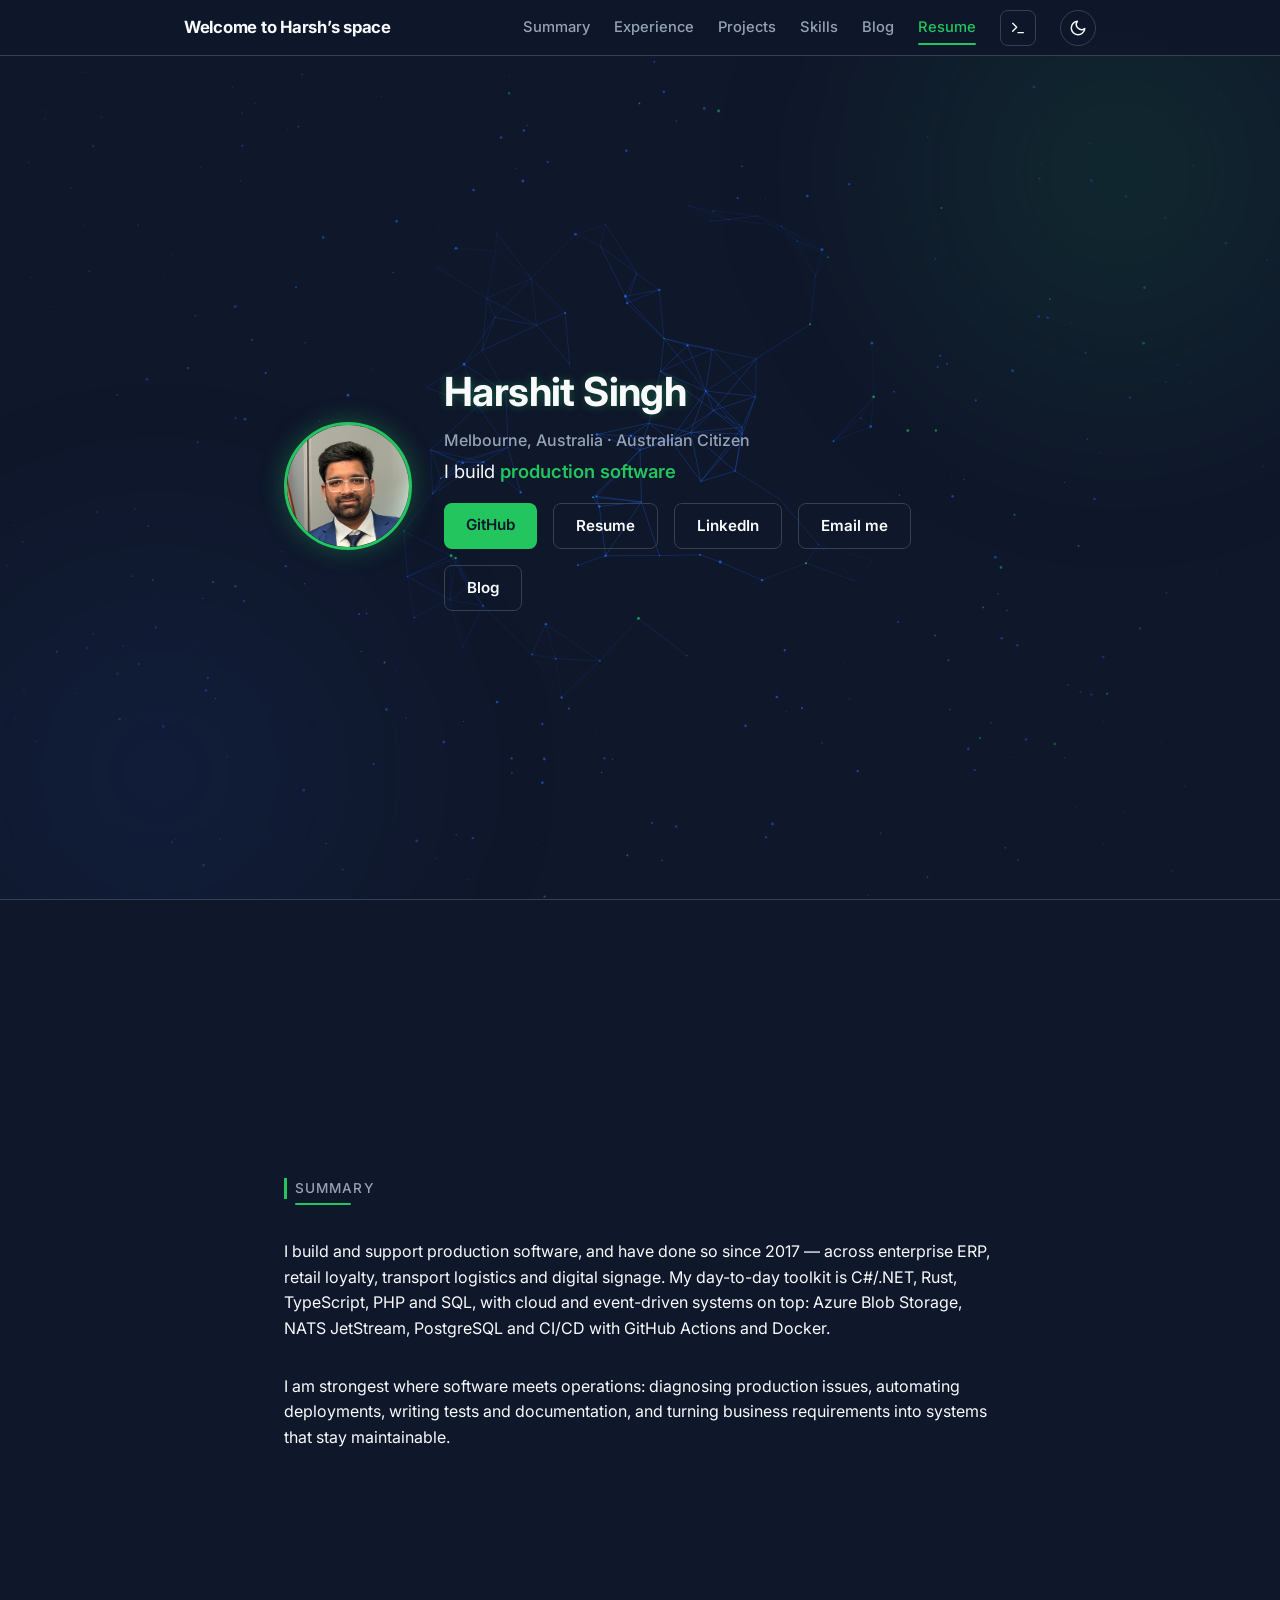
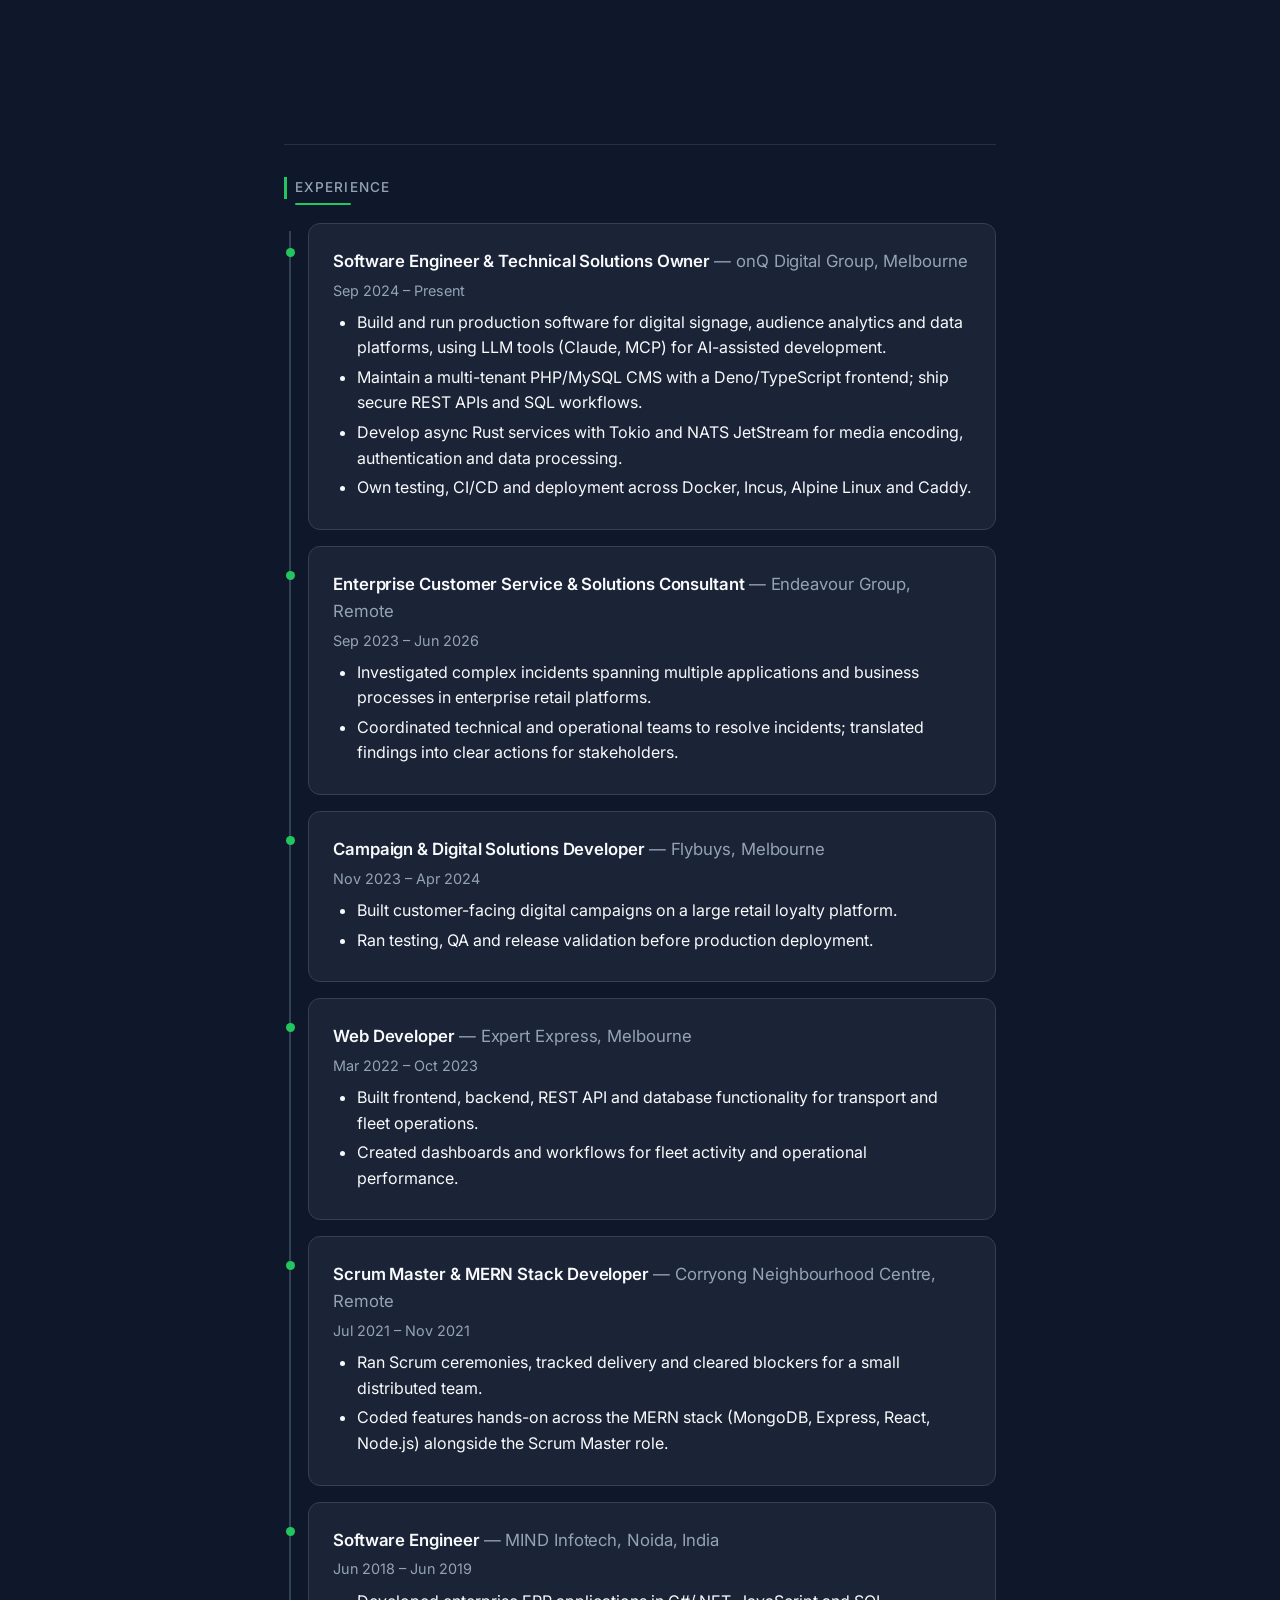
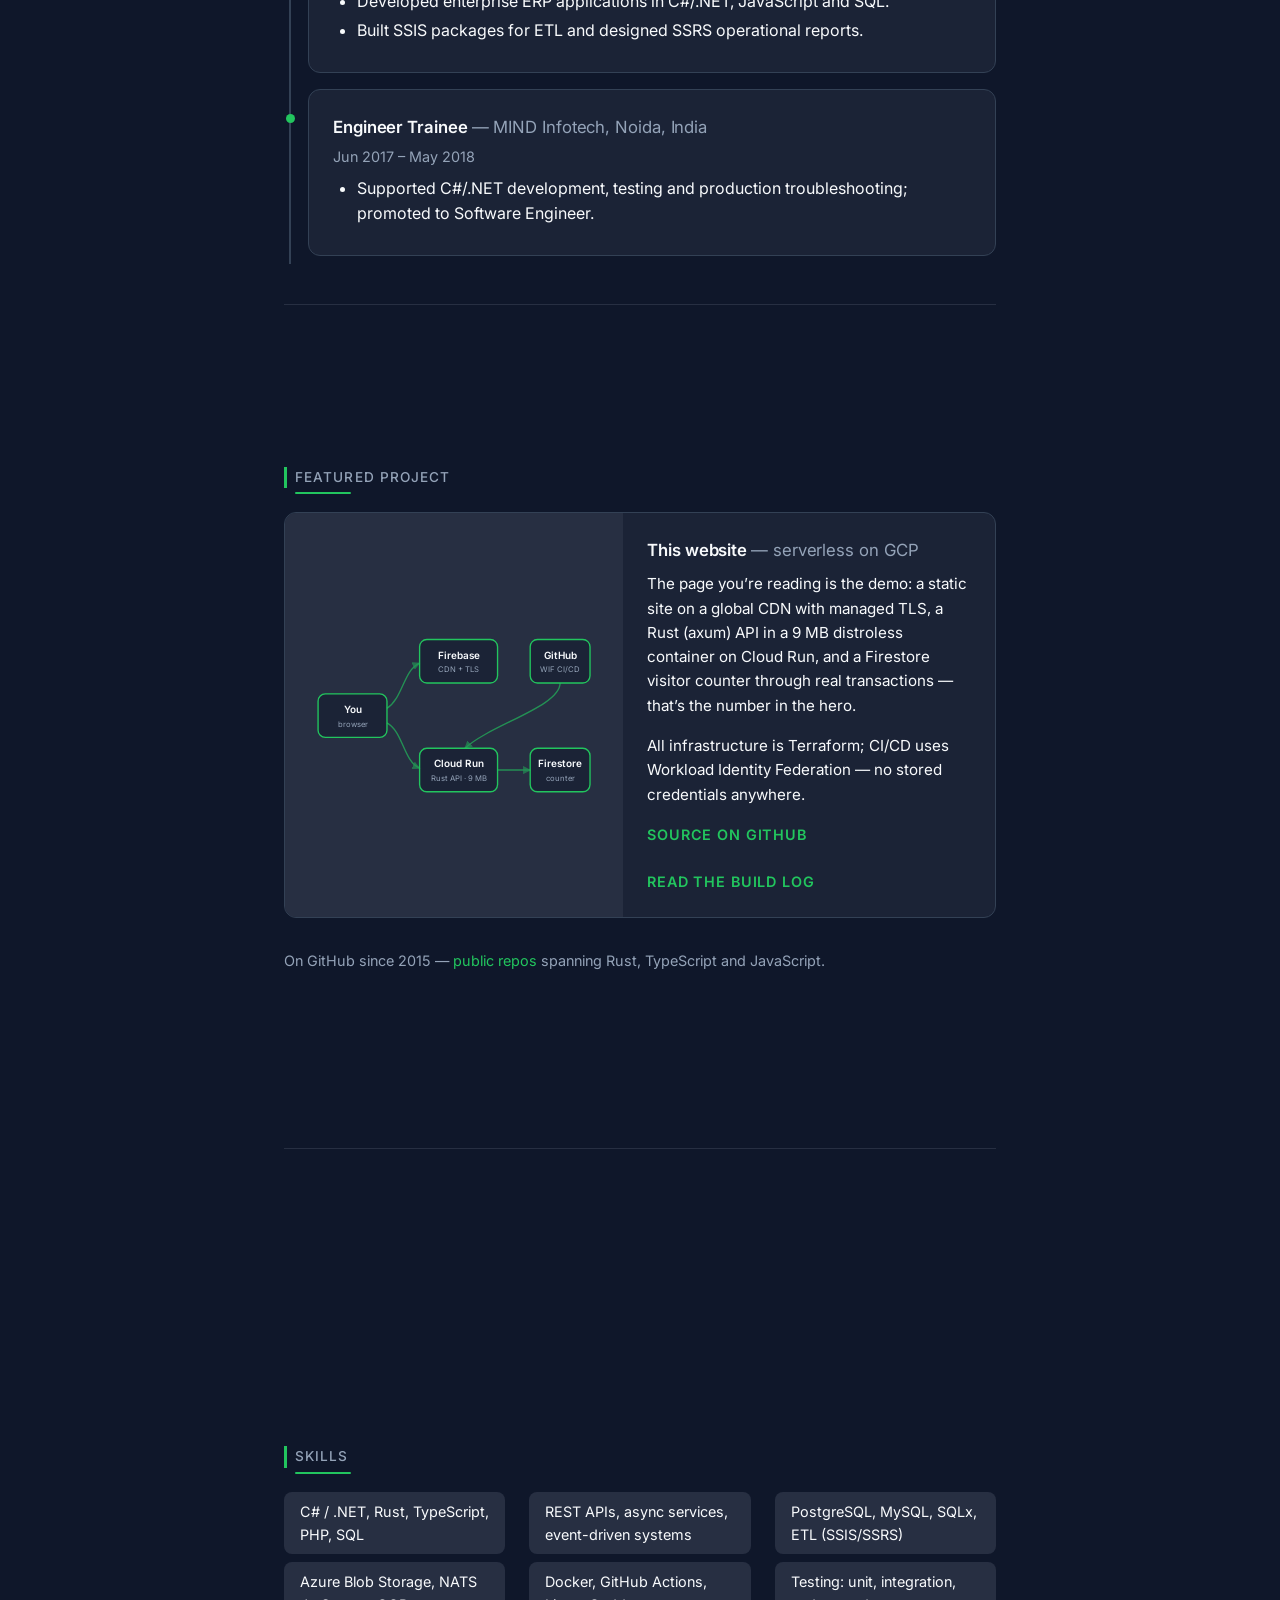
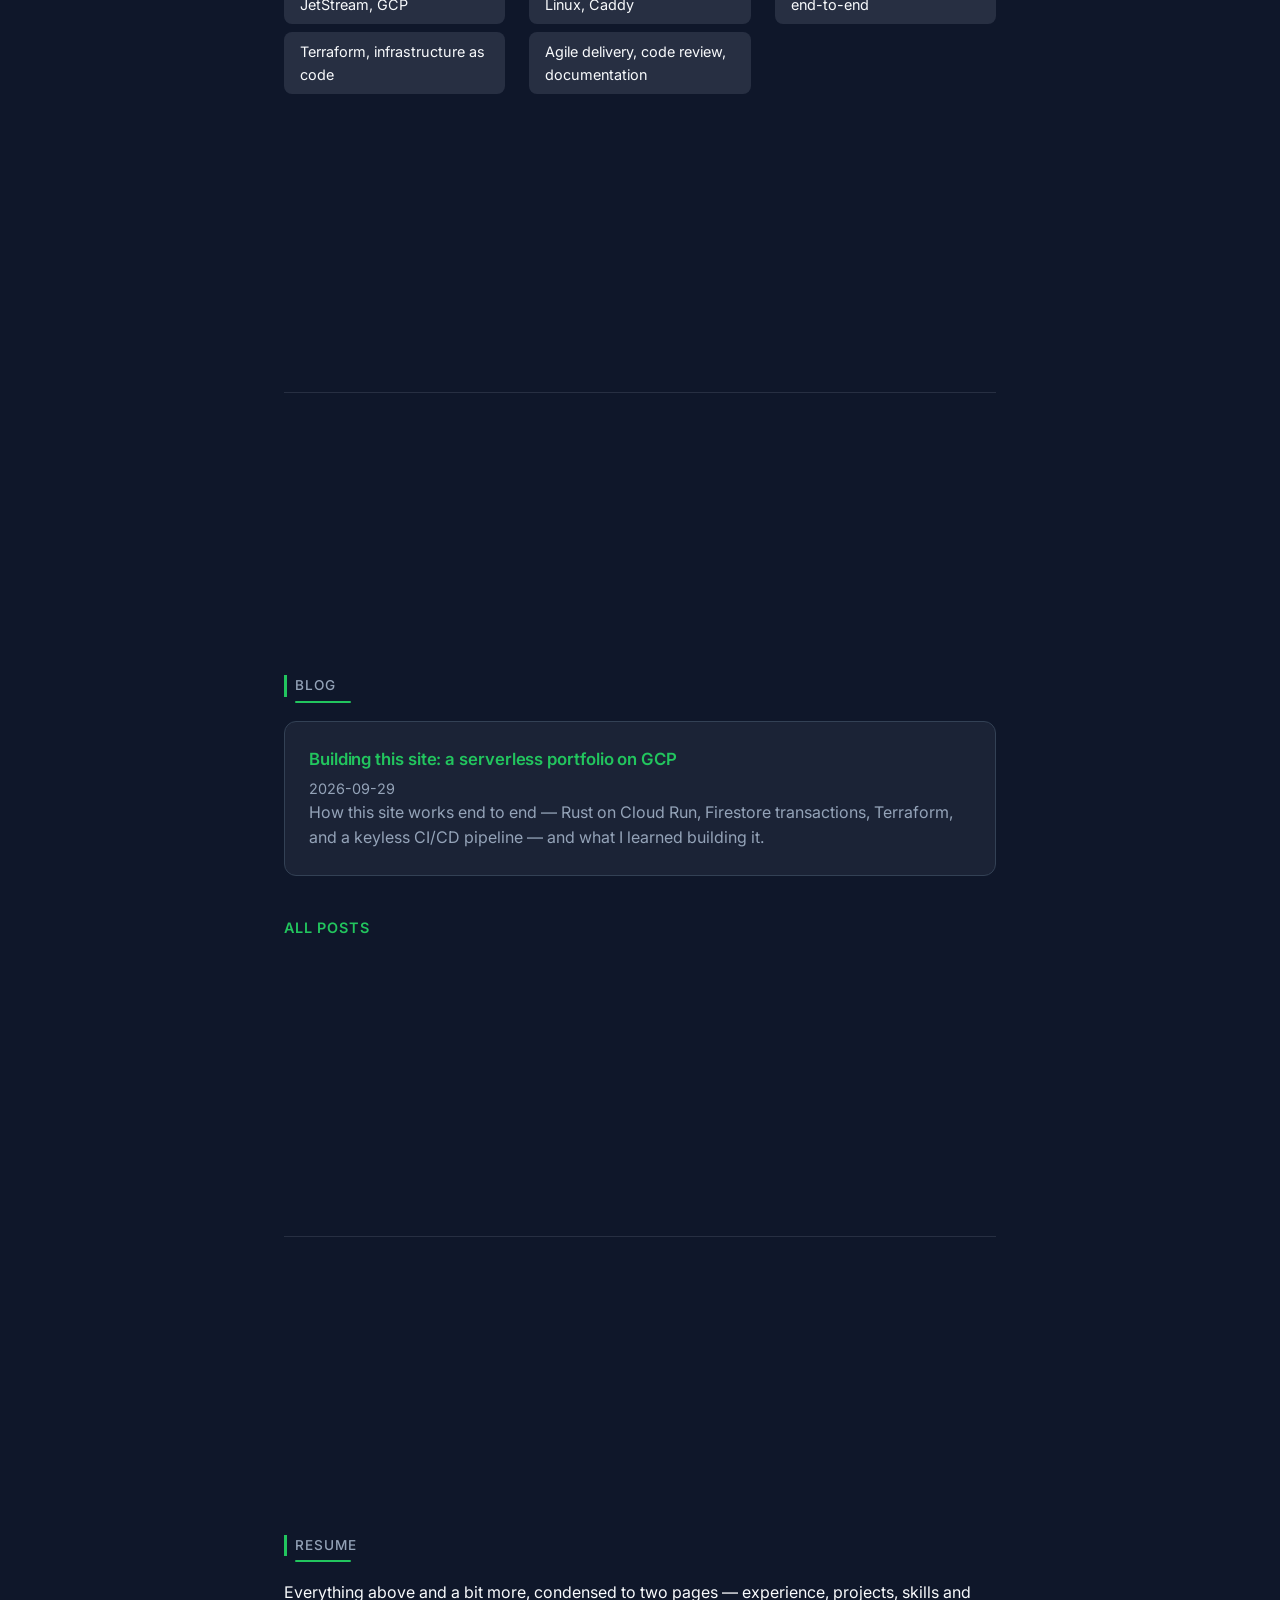
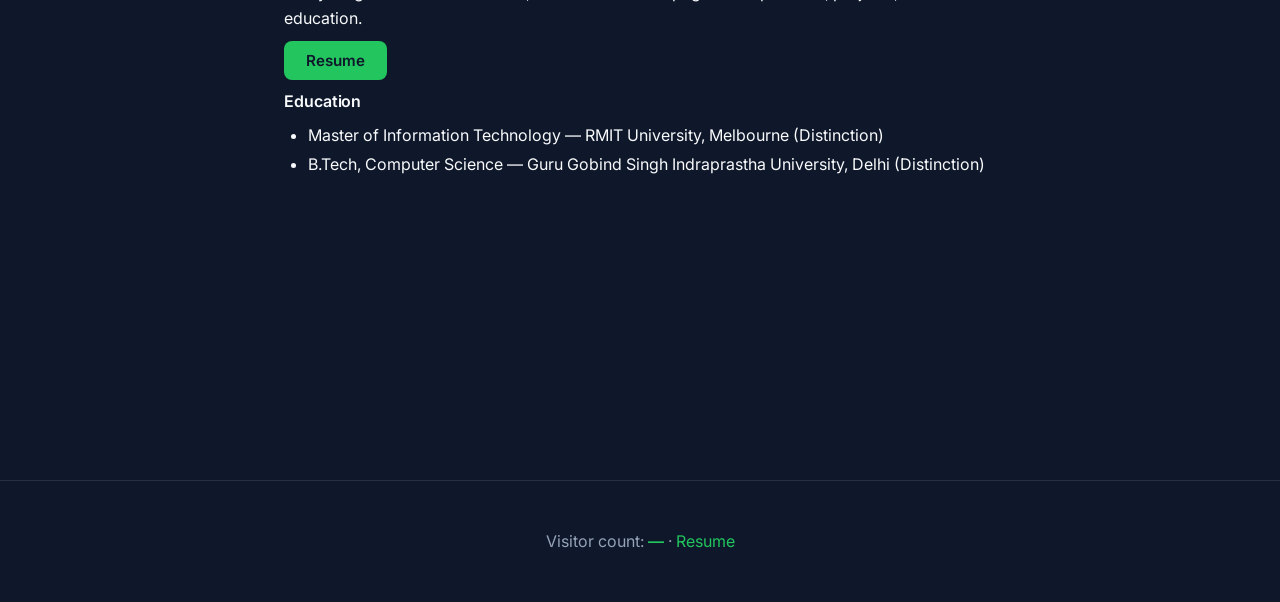
==== commit 13d44616: "Wordmark: 'Welcome to Harsh's space'" ====
--- a/frontend/index.html
+++ b/frontend/index.html
@@ -51,7 +51,7 @@
 
   <nav class="site-nav" aria-label="Primary">
     <div class="nav-inner">
-      <a class="wordmark" href="#top" aria-label="Back to top">harshit&nbsp;singh</a>
+      <a class="wordmark" href="#top" aria-label="Back to top">Welcome to Harsh&rsquo;s space</a>
       <div class="nav-links">
         <a href="#summary" class="nav-anchor">Summary</a>
         <a href="#experience" class="nav-anchor">Experience</a>
--- a/frontend/styles.css
+++ b/frontend/styles.css
@@ -172,9 +172,13 @@
 /* --- Hero banner --- */
 .hero {
   position: relative;
+  min-height: calc(100svh - 56px); /* full first screen (ADR-022) */
+  display: flex;
+  align-items: center;
   padding: var(--space-2xl) 0 var(--space-xl);
   border-bottom: 1px solid var(--color-border);
 }
+.hero .container { width: 100%; }
 /* Constellation: fixed full-viewport background, above aurora blobs,
    below content (ADR-020) */
 #constellation {
@@ -285,13 +289,14 @@
   border-radius: 2px;
 }
 
-/* --- Sections: each fills the window (ADR-020); taller content extends --- */
+/* --- Sections: each fills the window (ADR-020/022); taller content extends --- */
 main section {
   min-height: calc(100svh - 56px);
   display: flex;
   flex-direction: column;
   justify-content: center;
   padding: var(--space-xl) 0;
+  scroll-margin-top: 56px; /* keep section tops clear of the fixed nav */
 }
 main section + section { border-top: 1px solid var(--color-muted); }
 
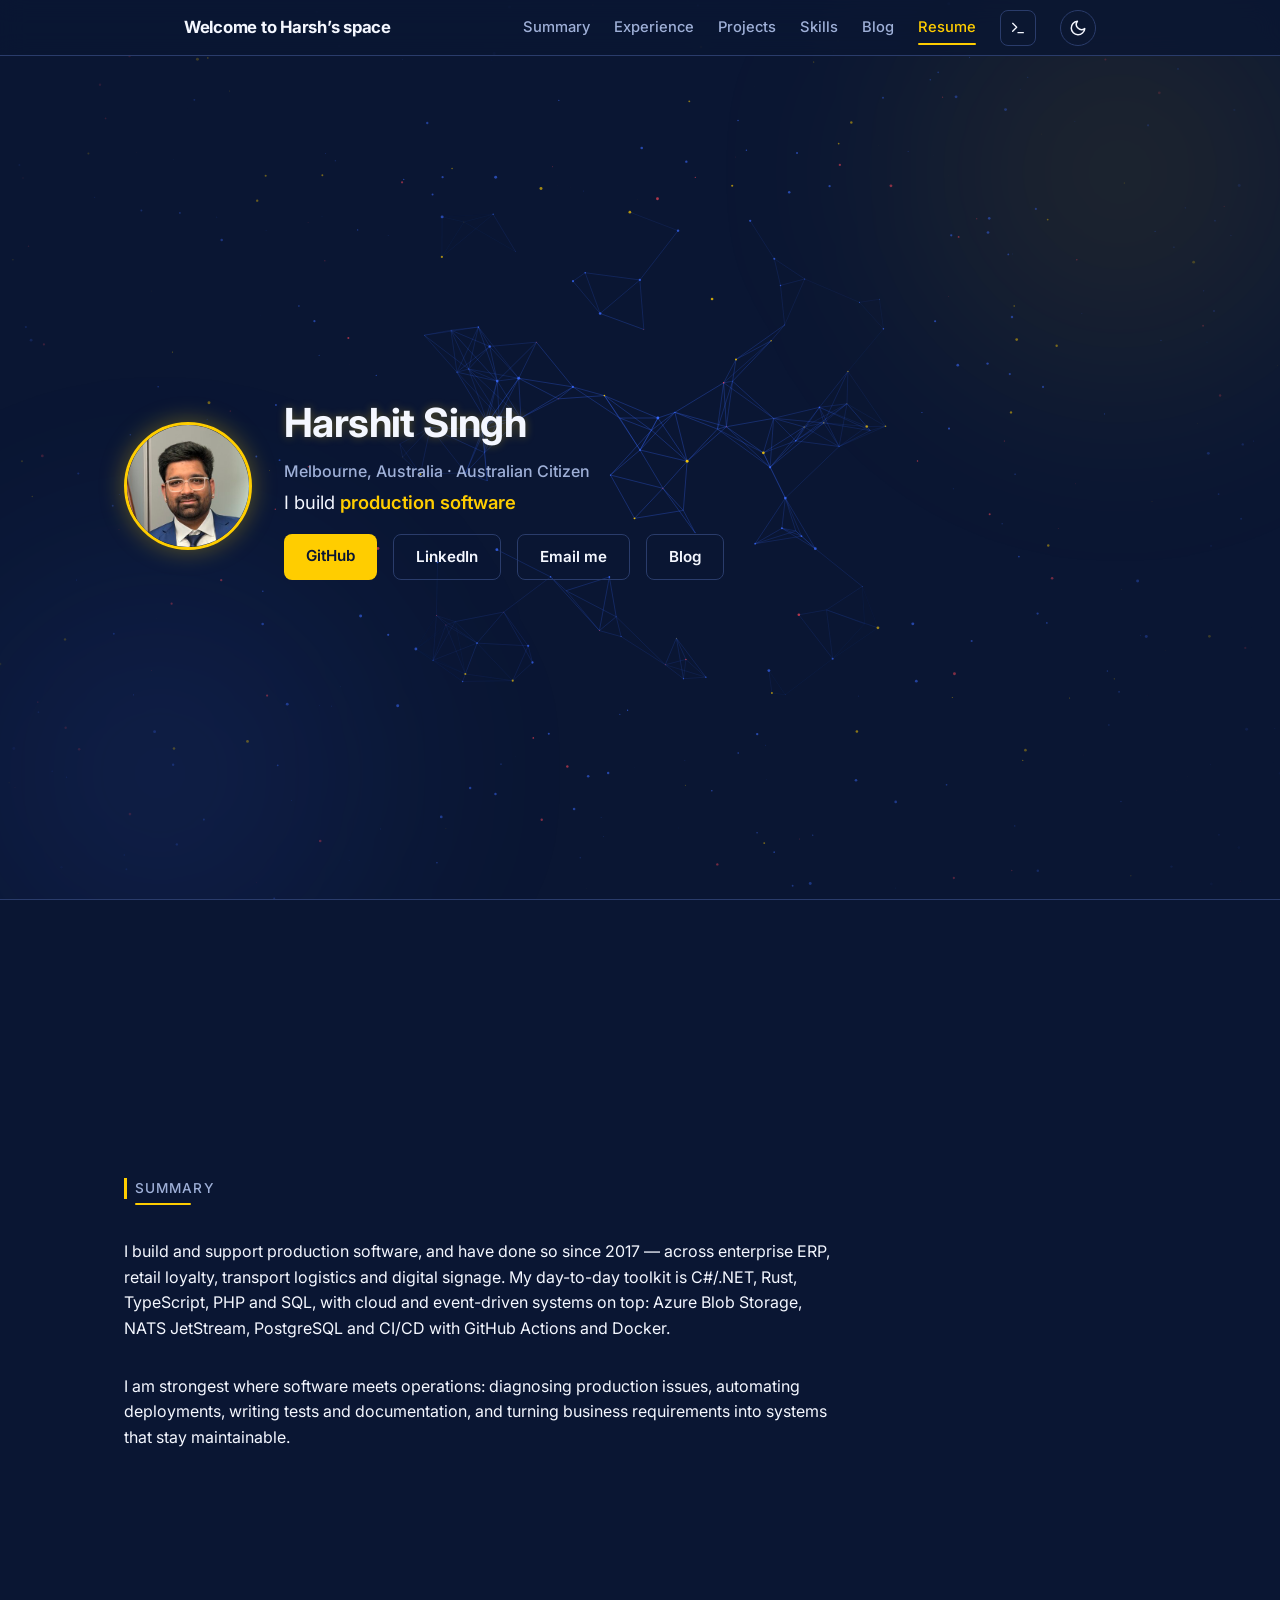
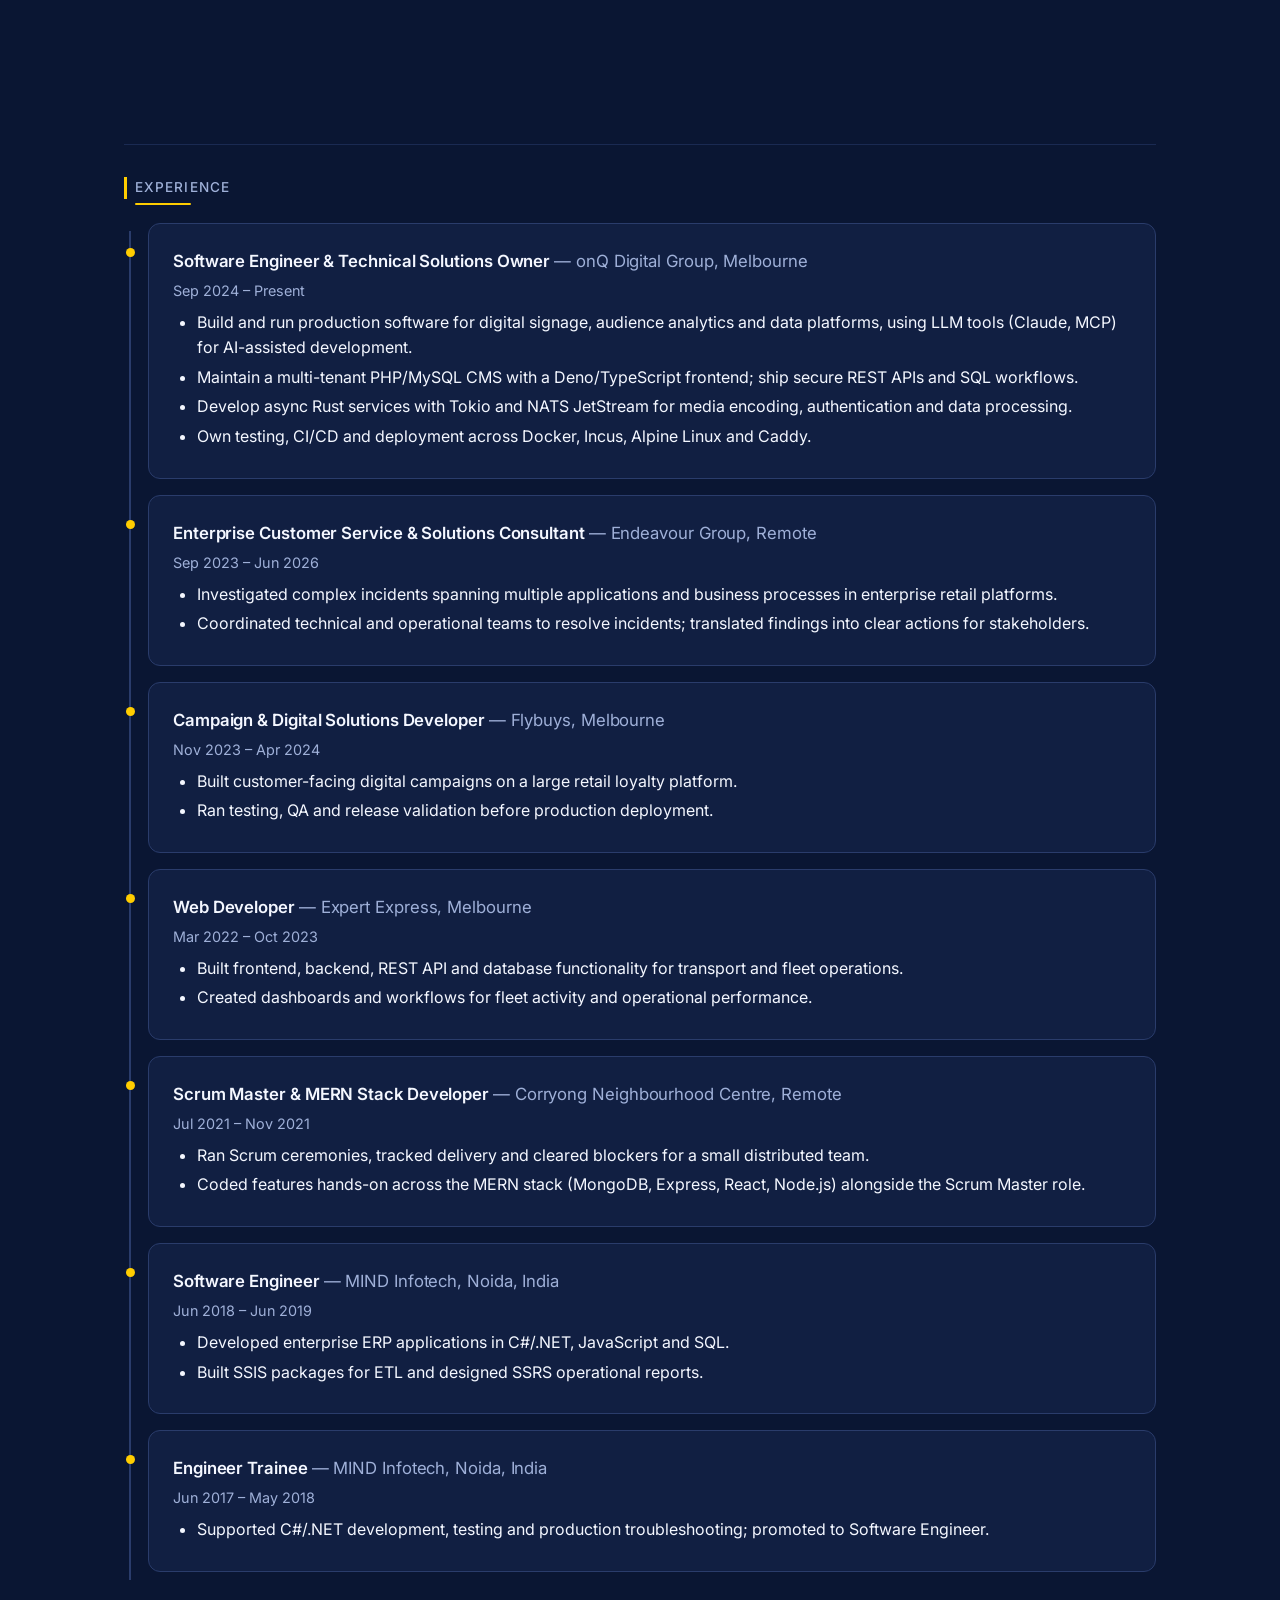
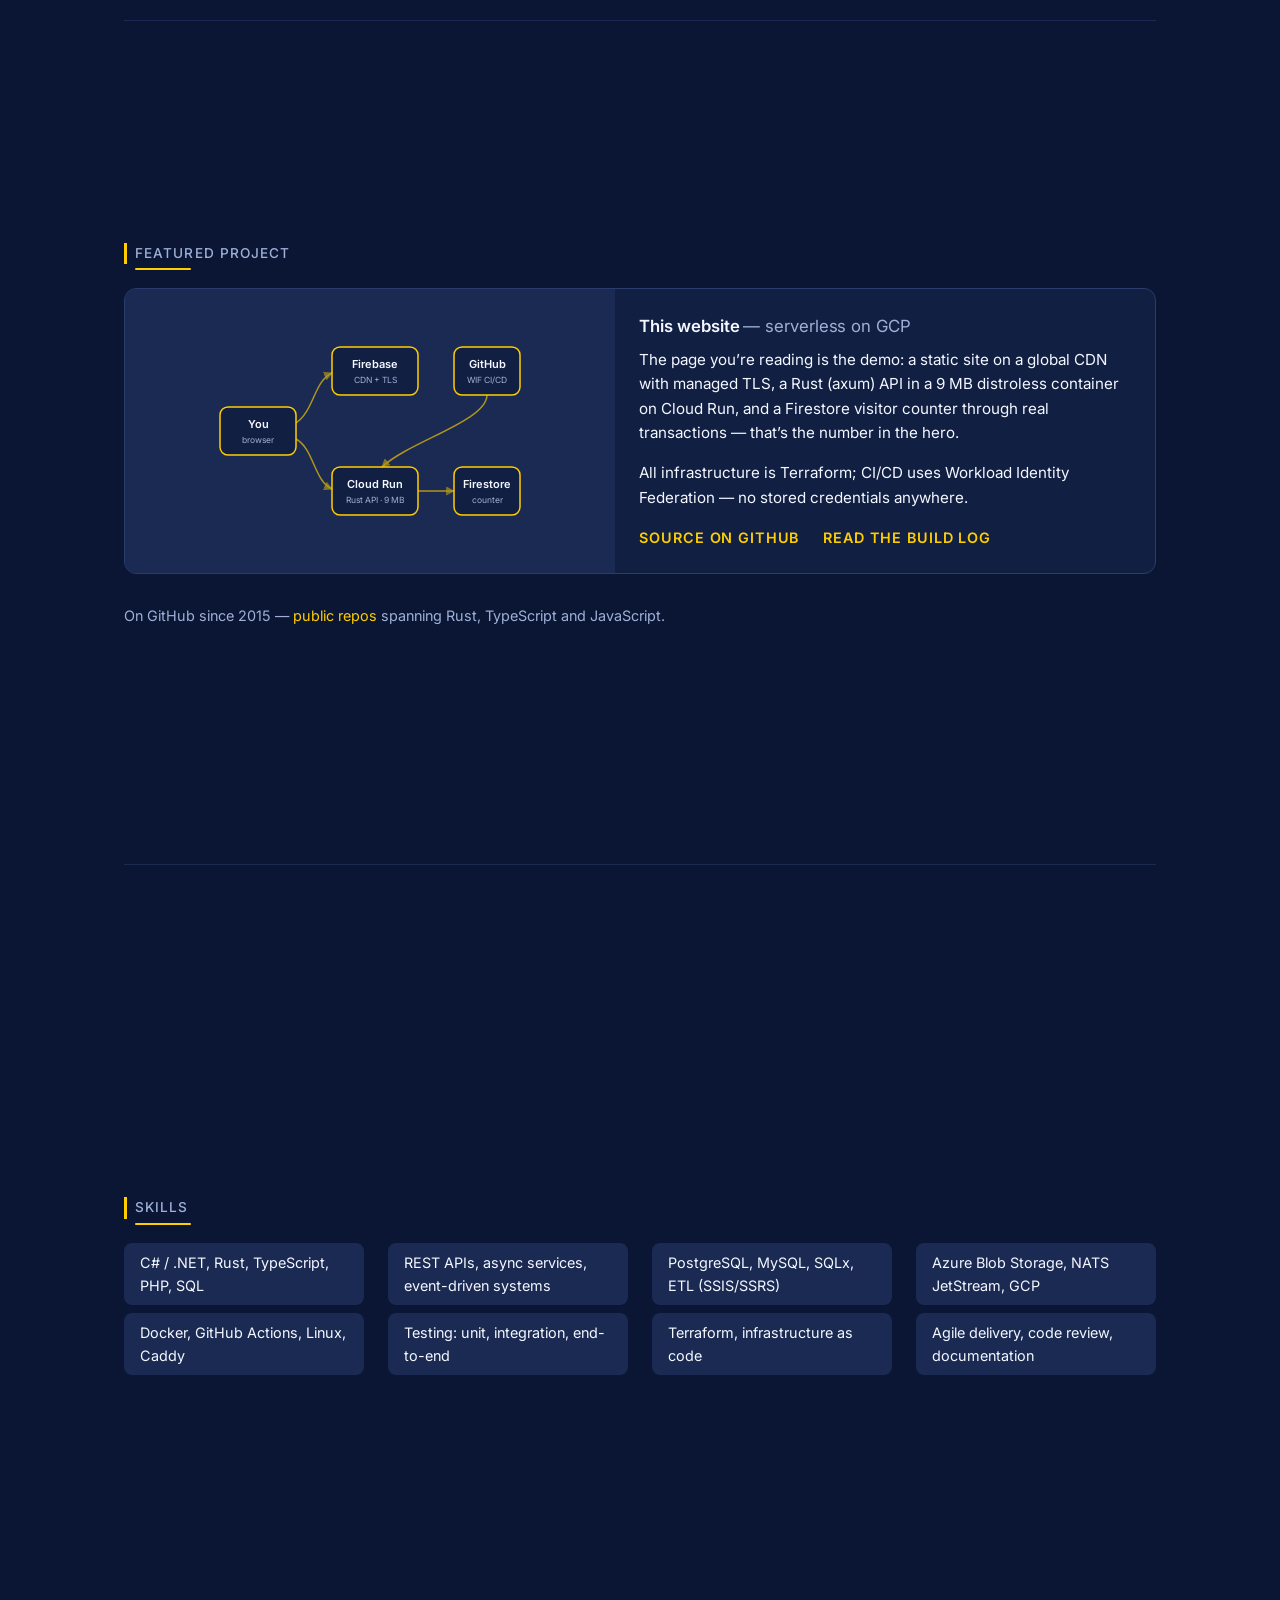
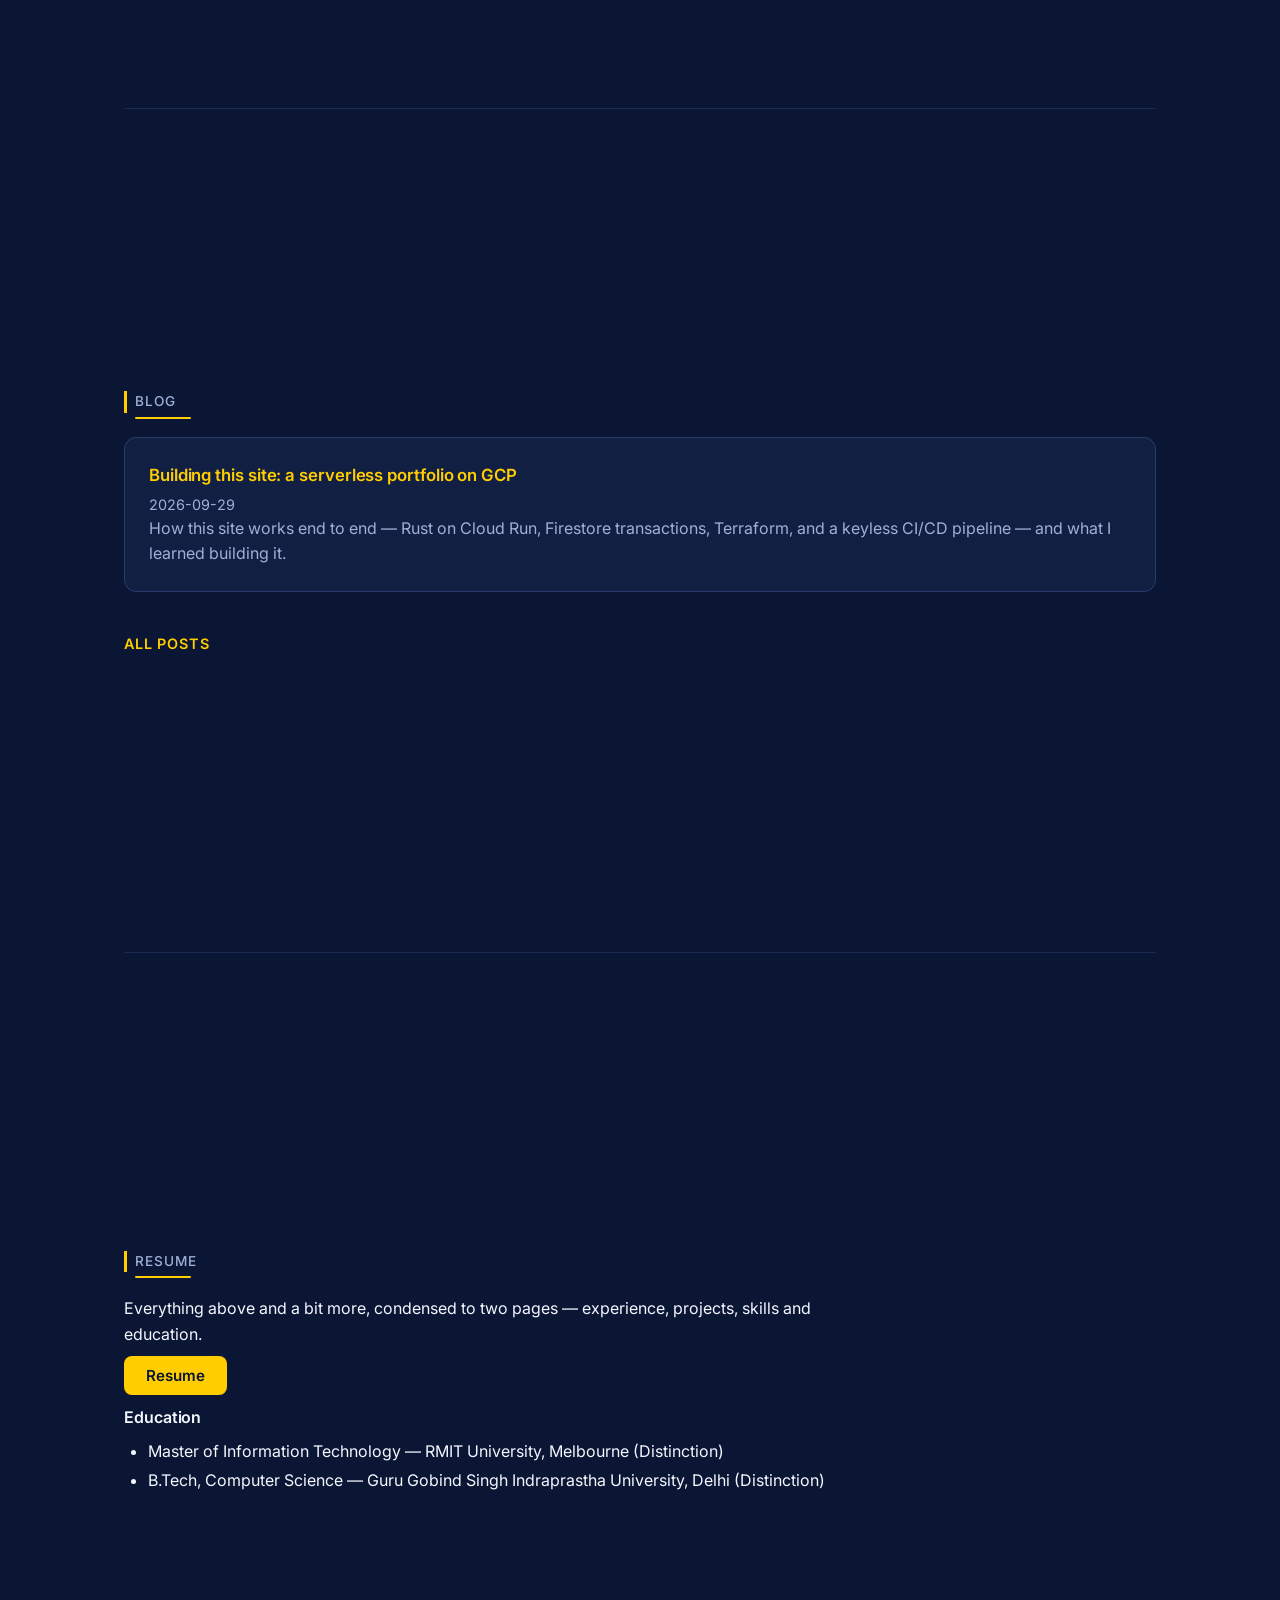
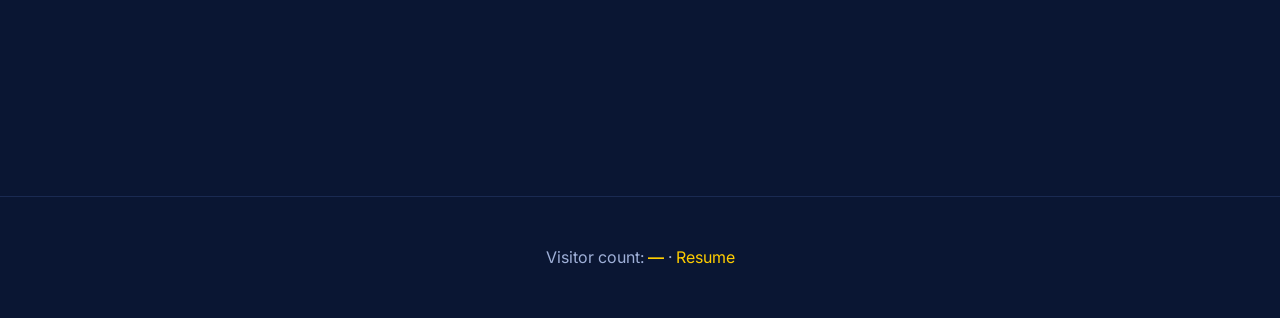
==== commit 9921b15e: "Australian identity palette + wider layout (ADR-023) - Dark palette: flag-derived navy #0A1633, cric" ====
--- a/frontend/index.html
+++ b/frontend/index.html
@@ -80,7 +80,6 @@
         <p class="role-line fly-in">I build <span id="role-rotator">production software</span></p>
         <nav aria-label="Contact" class="hero-cta fly-in">
           <a class="btn btn-primary" href="https://github.com/hxrsh159" target="_blank" rel="noopener">GitHub</a>
-          <a class="btn btn-secondary" href="resume.pdf" target="_blank" rel="noopener">Resume</a>
           <a class="btn btn-secondary" href="https://www.linkedin.com/in/harsh159/" target="_blank" rel="noopener">LinkedIn</a>
           <a class="btn btn-secondary" href="mailto:ausharshitsingh@gmail.com">Email me</a>
           <a class="btn btn-secondary" href="blog/">Blog</a>
--- a/frontend/styles.css
+++ b/frontend/styles.css
@@ -6,14 +6,14 @@
 /* Light theme (MASTER.md "Color Palette (light)"). Applied via
    data-theme="light" on <html>; dark :root below stays the default. */
 :root[data-theme="light"] {
-  --color-background: #F8FAFC;
-  --color-foreground: #0F172A;
+  --color-background: #FAFBFF;
+  --color-foreground: #0A1633;
   --color-card: #FFFFFF;
-  --color-card-foreground: #0F172A;
-  --color-muted: #E9EEF5;
-  --color-muted-foreground: #475569;
-  --color-border: #CBD5E1;
-  --color-accent: #15803D;
+  --color-card-foreground: #0A1633;
+  --color-muted: #EDF1FA;
+  --color-muted-foreground: #44527A;
+  --color-border: #C6D0E8;
+  --color-accent: #8A6D00;
   --color-on-accent: #FFFFFF;
   --shadow-sm: 0 1px 2px rgba(0, 0, 0, 0.05);
   --shadow-md: 0 4px 6px rgba(0, 0, 0, 0.1);
@@ -24,16 +24,18 @@
 :root[data-theme="light"] .avatar { box-shadow: none; }
 
 :root {
-  --color-glow-blue: #2563EB; /* pages/index.md override: secondary aurora glow */
-  --color-background: #0F172A;
-  --color-foreground: #F8FAFC;
-  --color-card: #1B2336;
-  --color-card-foreground: #F8FAFC;
-  --color-muted: #272F42;
-  --color-muted-foreground: #94A3B8;
-  --color-border: #334155;
-  --color-accent: #22C55E;
-  --color-on-accent: #0F172A;
+  /* Australian identity palette (MASTER.md, ADR-023) */
+  --color-glow-blue: #3B6BFF;   /* flag royal blue */
+  --color-flag-red: #FF4757;    /* decorative dots only, never text */
+  --color-background: #0A1633;  /* flag-derived navy */
+  --color-foreground: #F4F7FF;
+  --color-card: #111F42;
+  --color-card-foreground: #F4F7FF;
+  --color-muted: #1A2A52;
+  --color-muted-foreground: #9FB0D8;
+  --color-border: #2A3C6B;
+  --color-accent: #FFCD00;      /* cricket gold */
+  --color-on-accent: #0A1633;
 
   --space-xs: 0.25rem;
   --space-sm: 0.5rem;
@@ -128,9 +130,19 @@
 }
 
 .container {
-  max-width: 760px;
+  max-width: 1080px; /* MASTER.md Layout (ADR-023) */
   margin: 0 auto;
   padding: 0 var(--space-lg);
+}
+
+/* Prose keeps a readable measure inside the wider column */
+#summary p, .showcase-text, .resume-block {
+  max-width: 72ch;
+}
+
+/* Wide screens: modest type bump (rem tokens scale with it) */
+@media (min-width: 1400px) {
+  body { font-size: 17px; }
 }
 
 /* --- Aurora background (pages/index.md) --- */
@@ -153,13 +165,13 @@
 .blob-a {
   top: -20%;
   right: -15%;
-  background: radial-gradient(circle, rgba(34, 197, 94, 0.12), transparent 65%);
+  background: radial-gradient(circle, rgba(255, 205, 0, 0.10), transparent 65%);
   animation: drift-a 44s ease-in-out infinite alternate;
 }
 .blob-b {
   bottom: -25%;
   left: -15%;
-  background: radial-gradient(circle, rgba(37, 99, 235, 0.10), transparent 65%);
+  background: radial-gradient(circle, rgba(59, 107, 255, 0.12), transparent 65%);
   animation: drift-b 52s ease-in-out infinite alternate;
 }
 @keyframes drift-a {
@@ -227,7 +239,7 @@
   height: 128px;
   border-radius: 50%;
   border: 3px solid var(--color-accent);
-  box-shadow: 0 0 24px rgba(34, 197, 94, 0.35);
+  box-shadow: 0 0 24px rgba(255, 205, 0, 0.35);
   flex-shrink: 0;
 }
 .hero h1 {
@@ -235,7 +247,7 @@
   font-weight: 700;
   letter-spacing: -0.015em;
   font-size: 2.5rem;
-  text-shadow: 0 0 10px rgba(34, 197, 94, 0.35);
+  text-shadow: 0 0 10px rgba(255, 205, 0, 0.30);
 }
 .tagline {
   color: var(--color-muted-foreground);
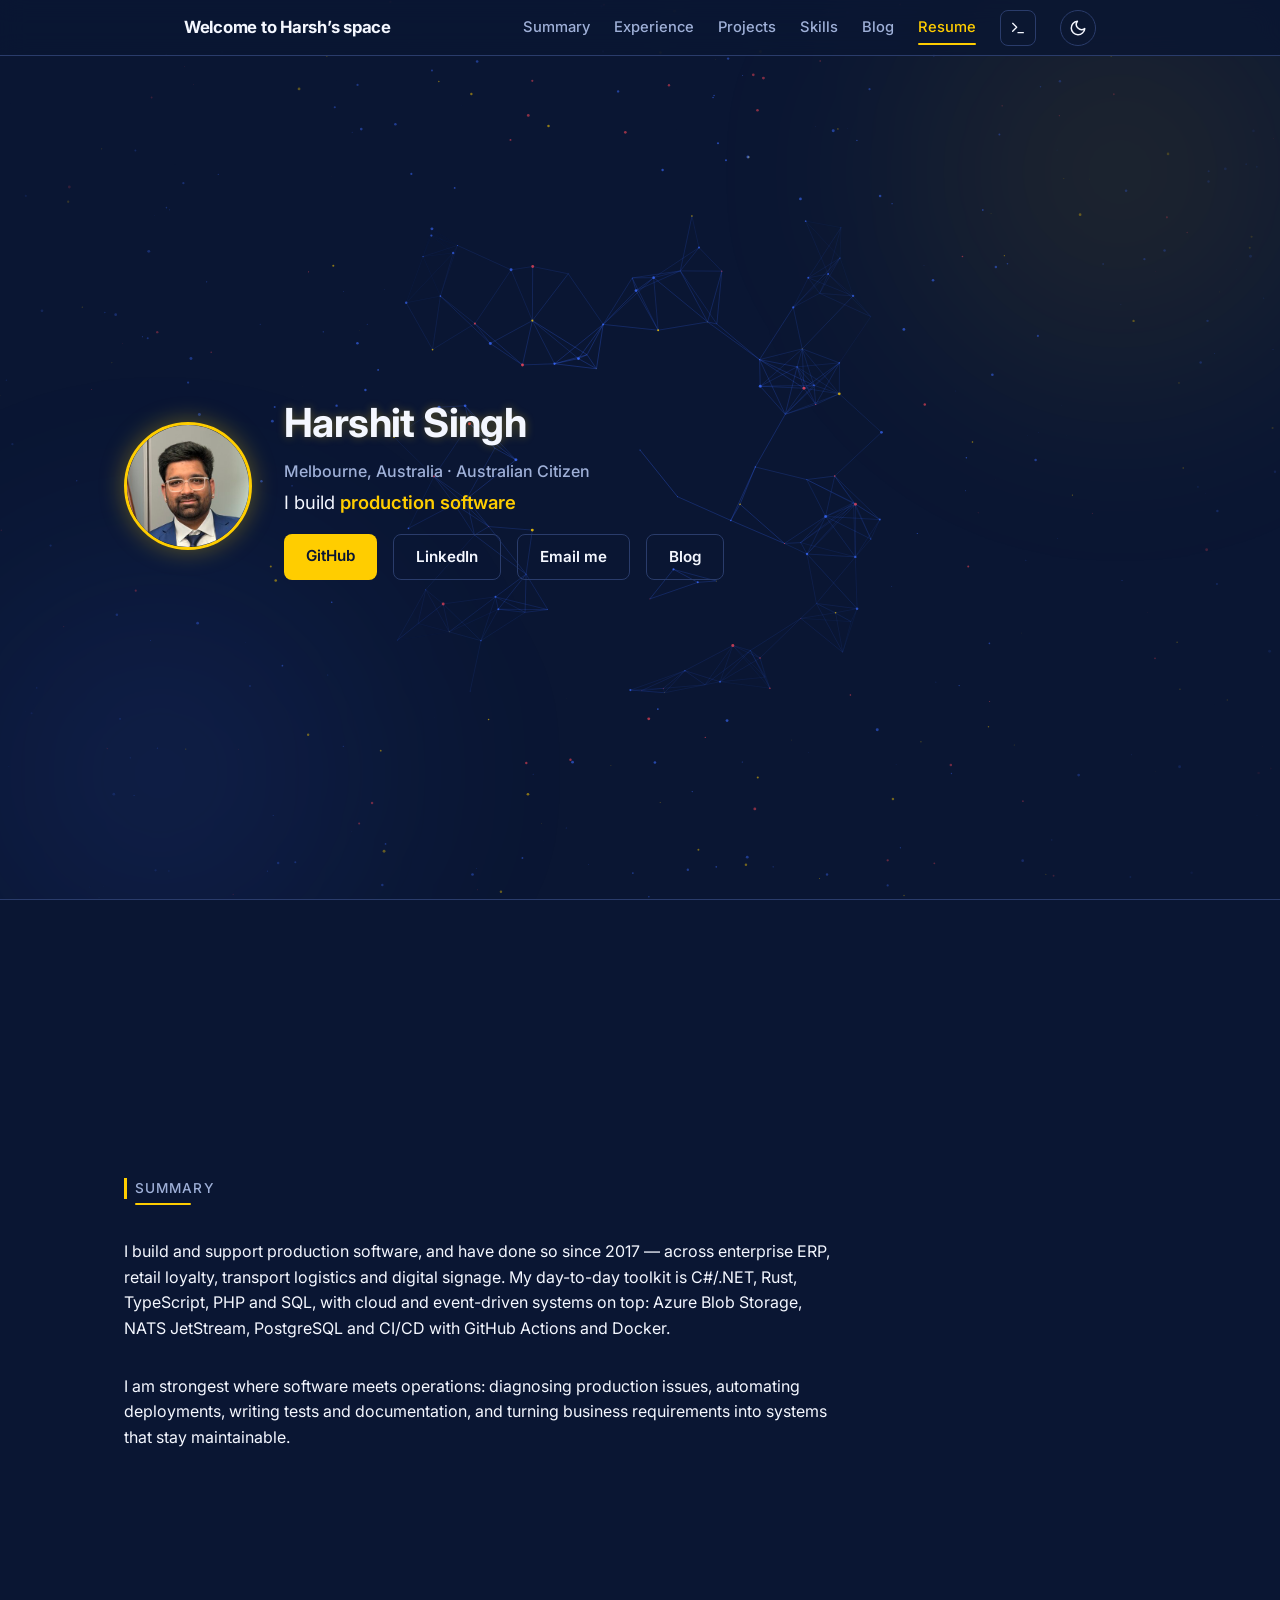
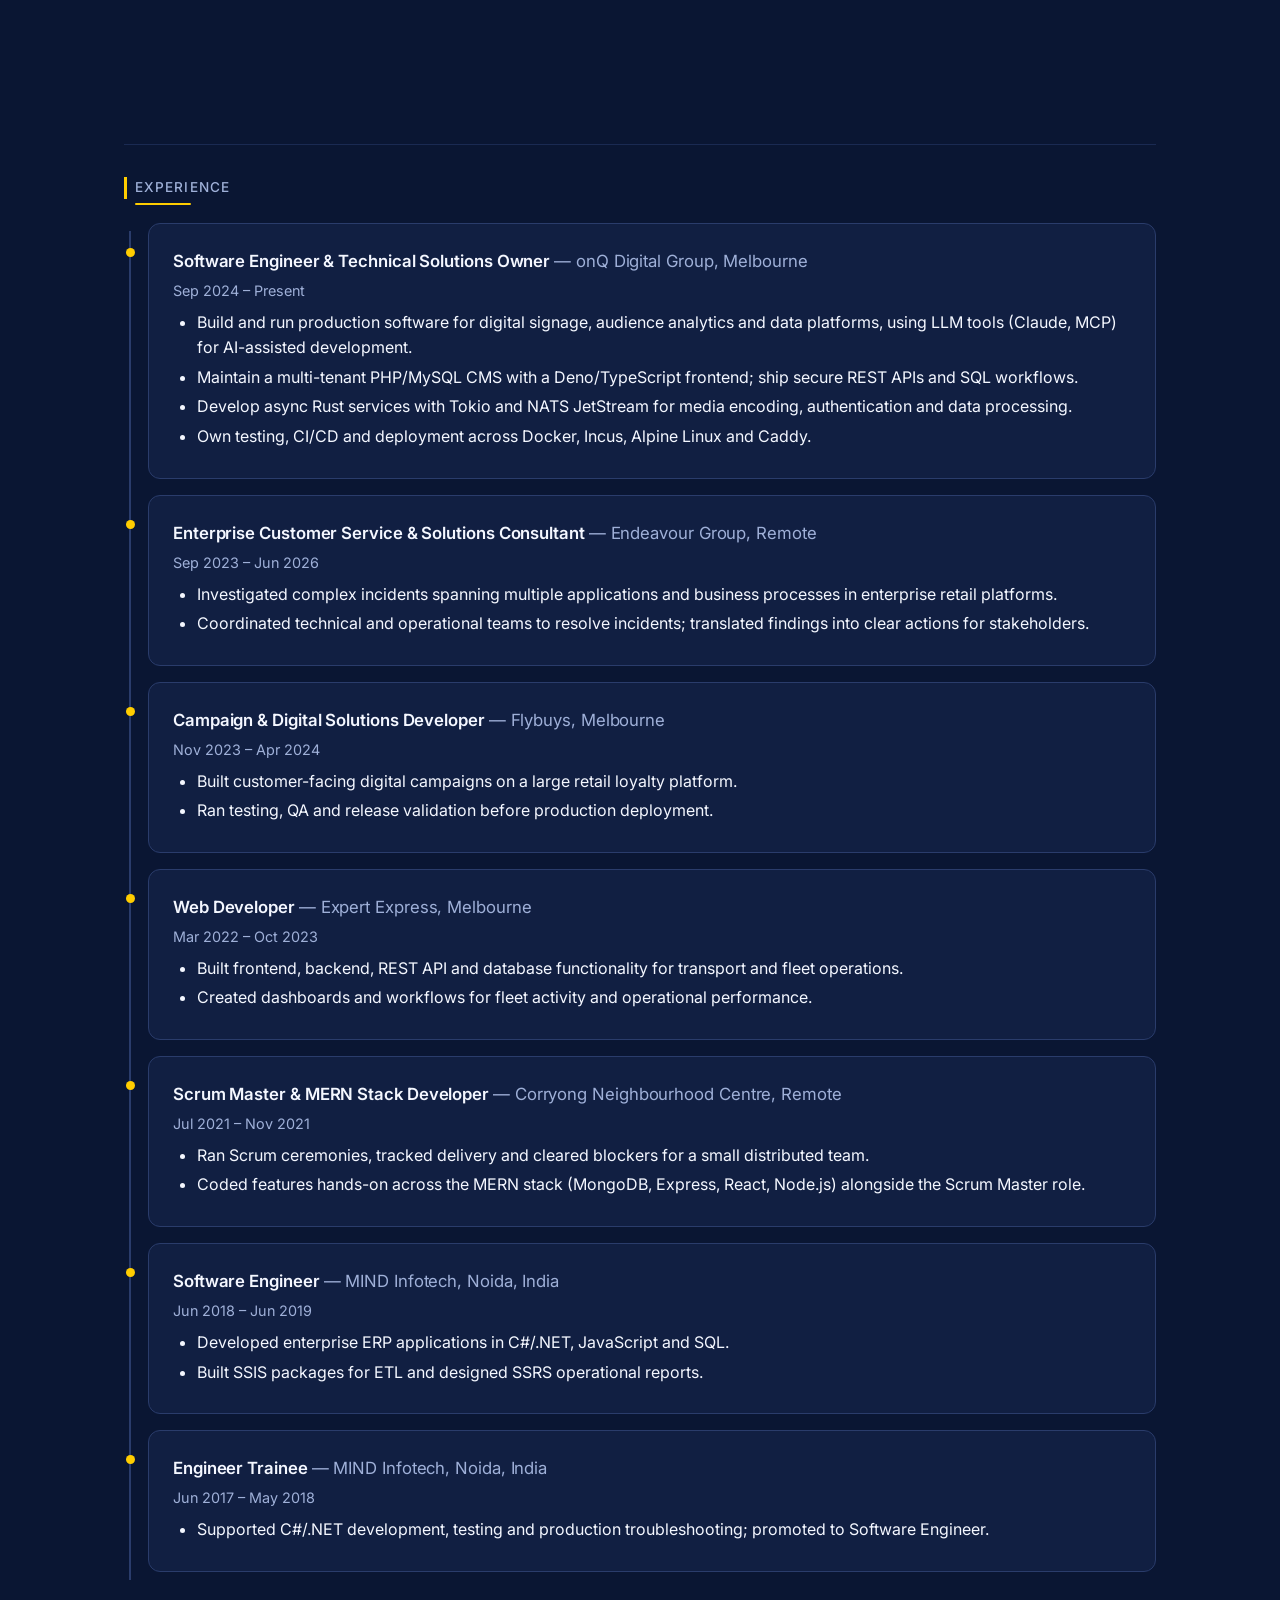
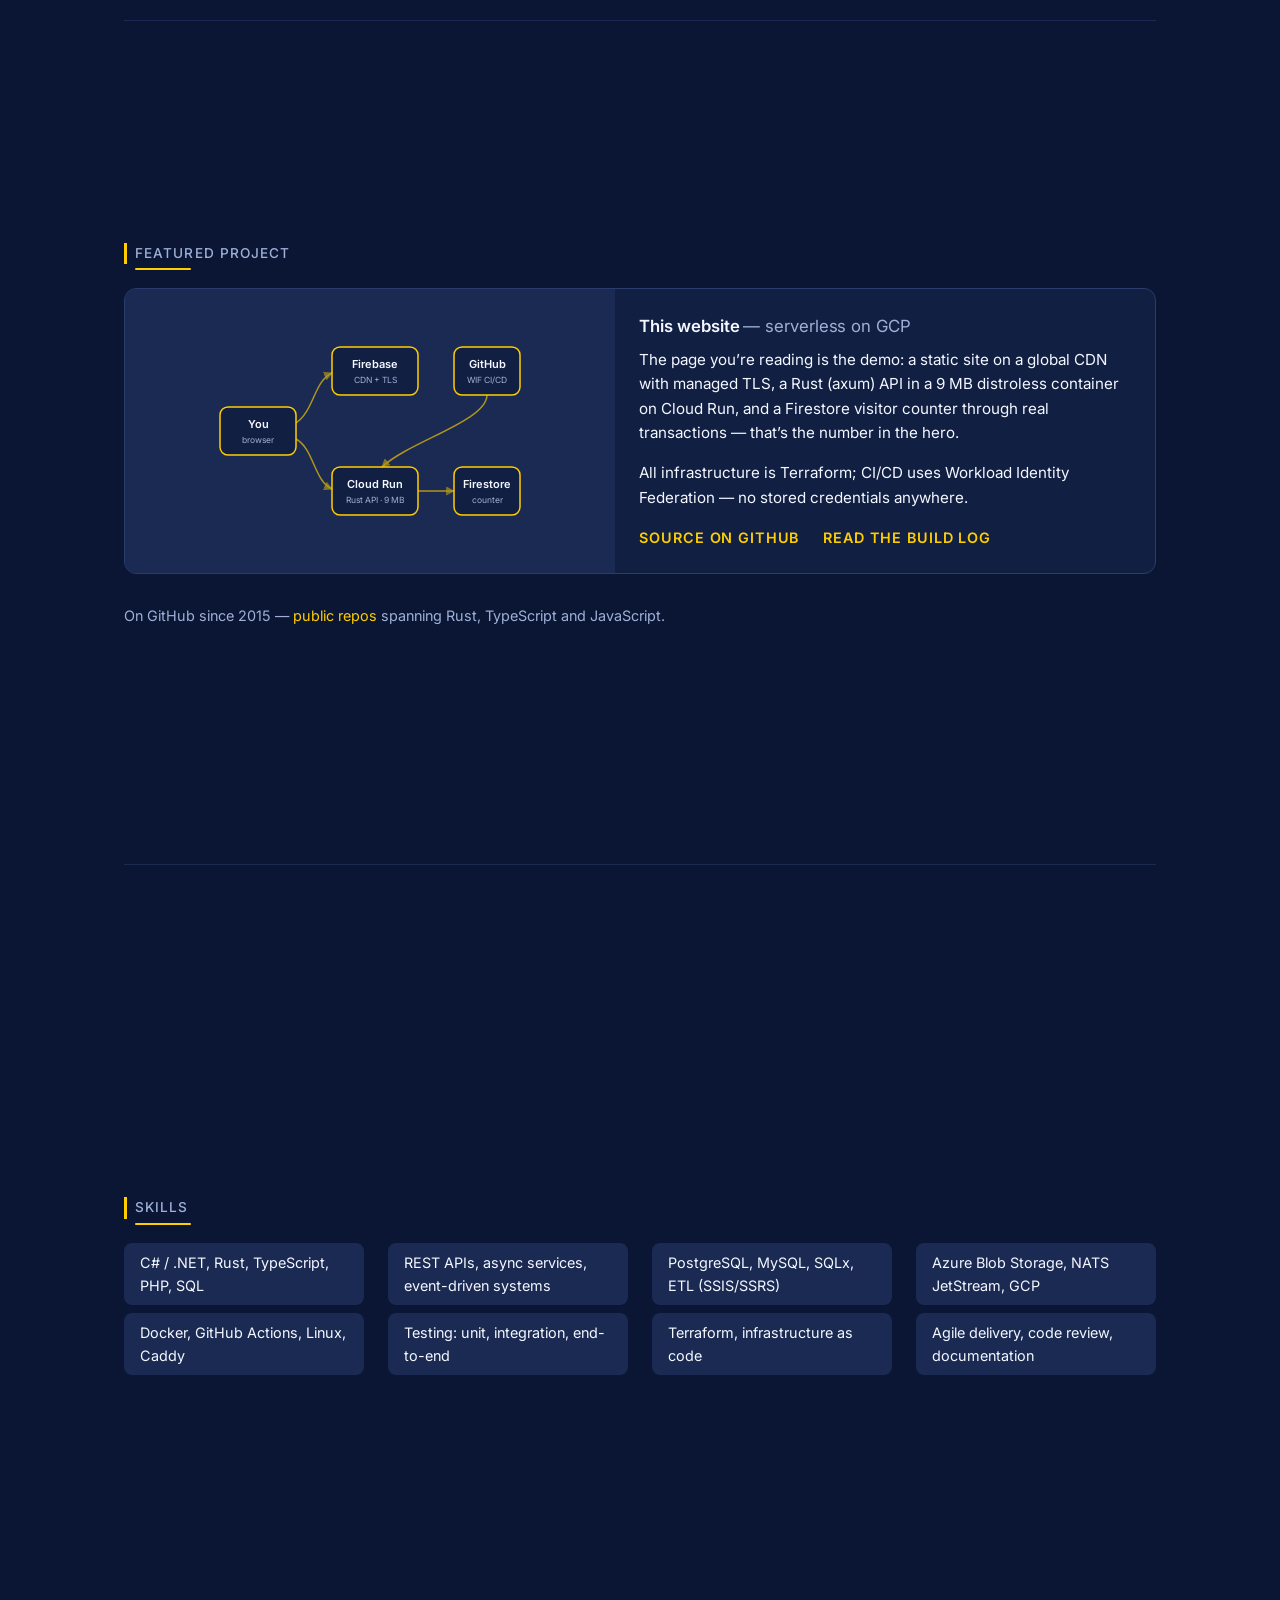
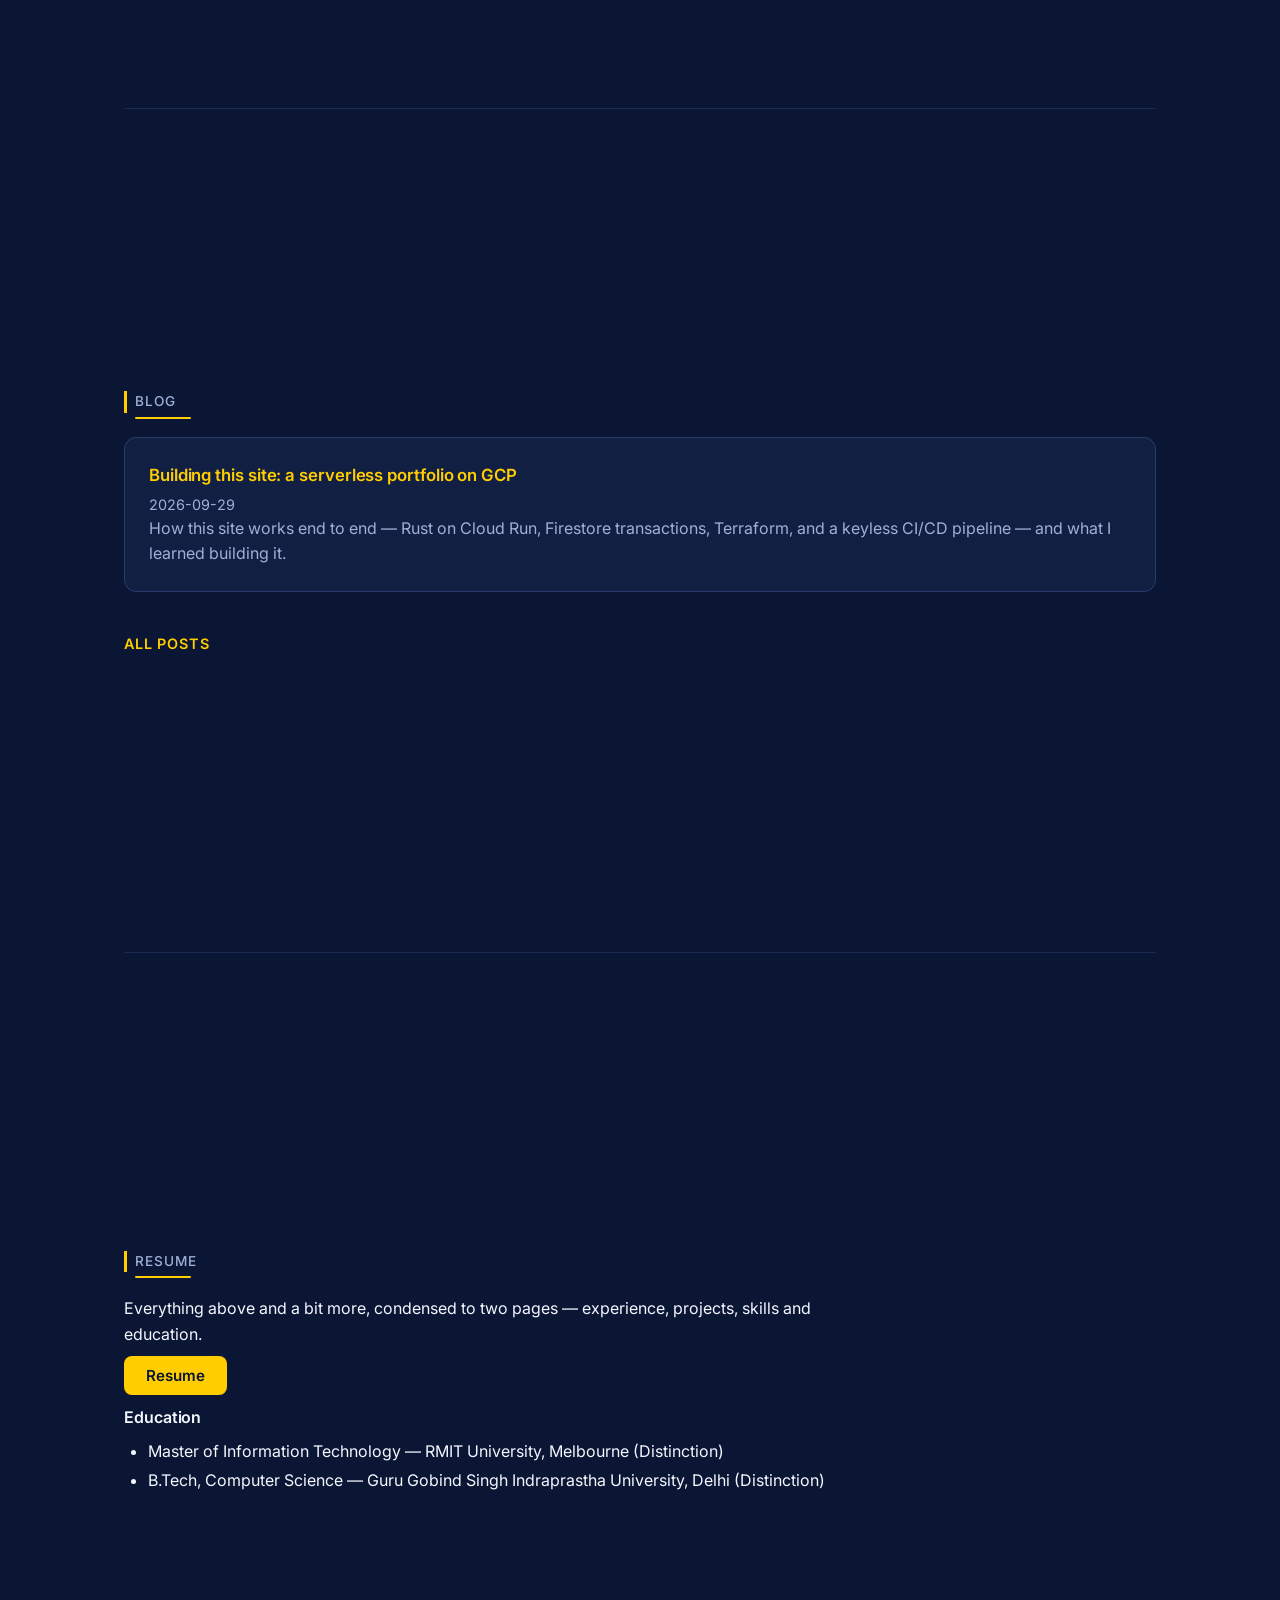
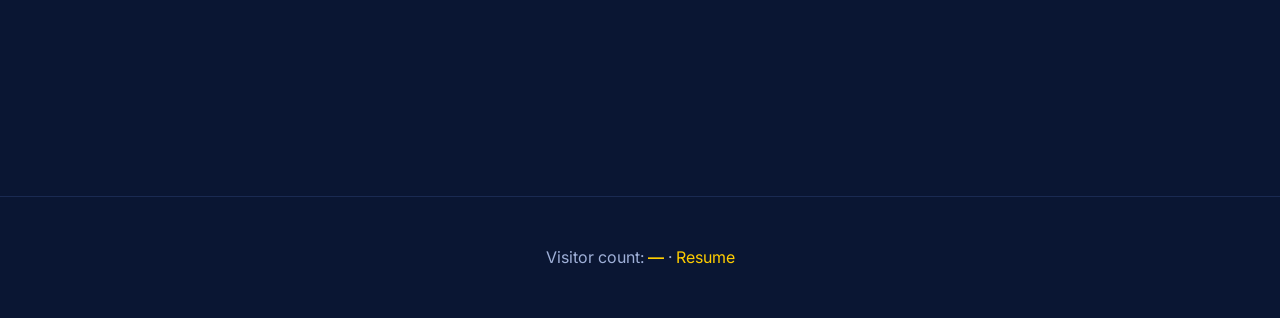
==== commit 102b3f83: "Hardening pass: WIF branch pin, supply-chain pinning (ADR-025/026) - wif.tf: attribute_condition als" ====
--- a/frontend/index.html
+++ b/frontend/index.html
@@ -3,7 +3,6 @@
 <head>
   <meta charset="UTF-8" />
   <meta name="viewport" content="width=device-width, initial-scale=1.0" />
-  <meta name="description" content="Harshit Singh — Software Engineer in Melbourne. Production software since 2017 across ERP, retail, logistics and digital signage." />
   <title>Harshit Singh | Software Engineer — Melbourne</title>
   <meta name="description" content="Harshit Singh — Software Engineer in Melbourne. Production software since 2017: Rust, .NET, TypeScript, cloud platforms, CI/CD. Portfolio and blog." />
   <link rel="canonical" href="https://theozdev.com/" />
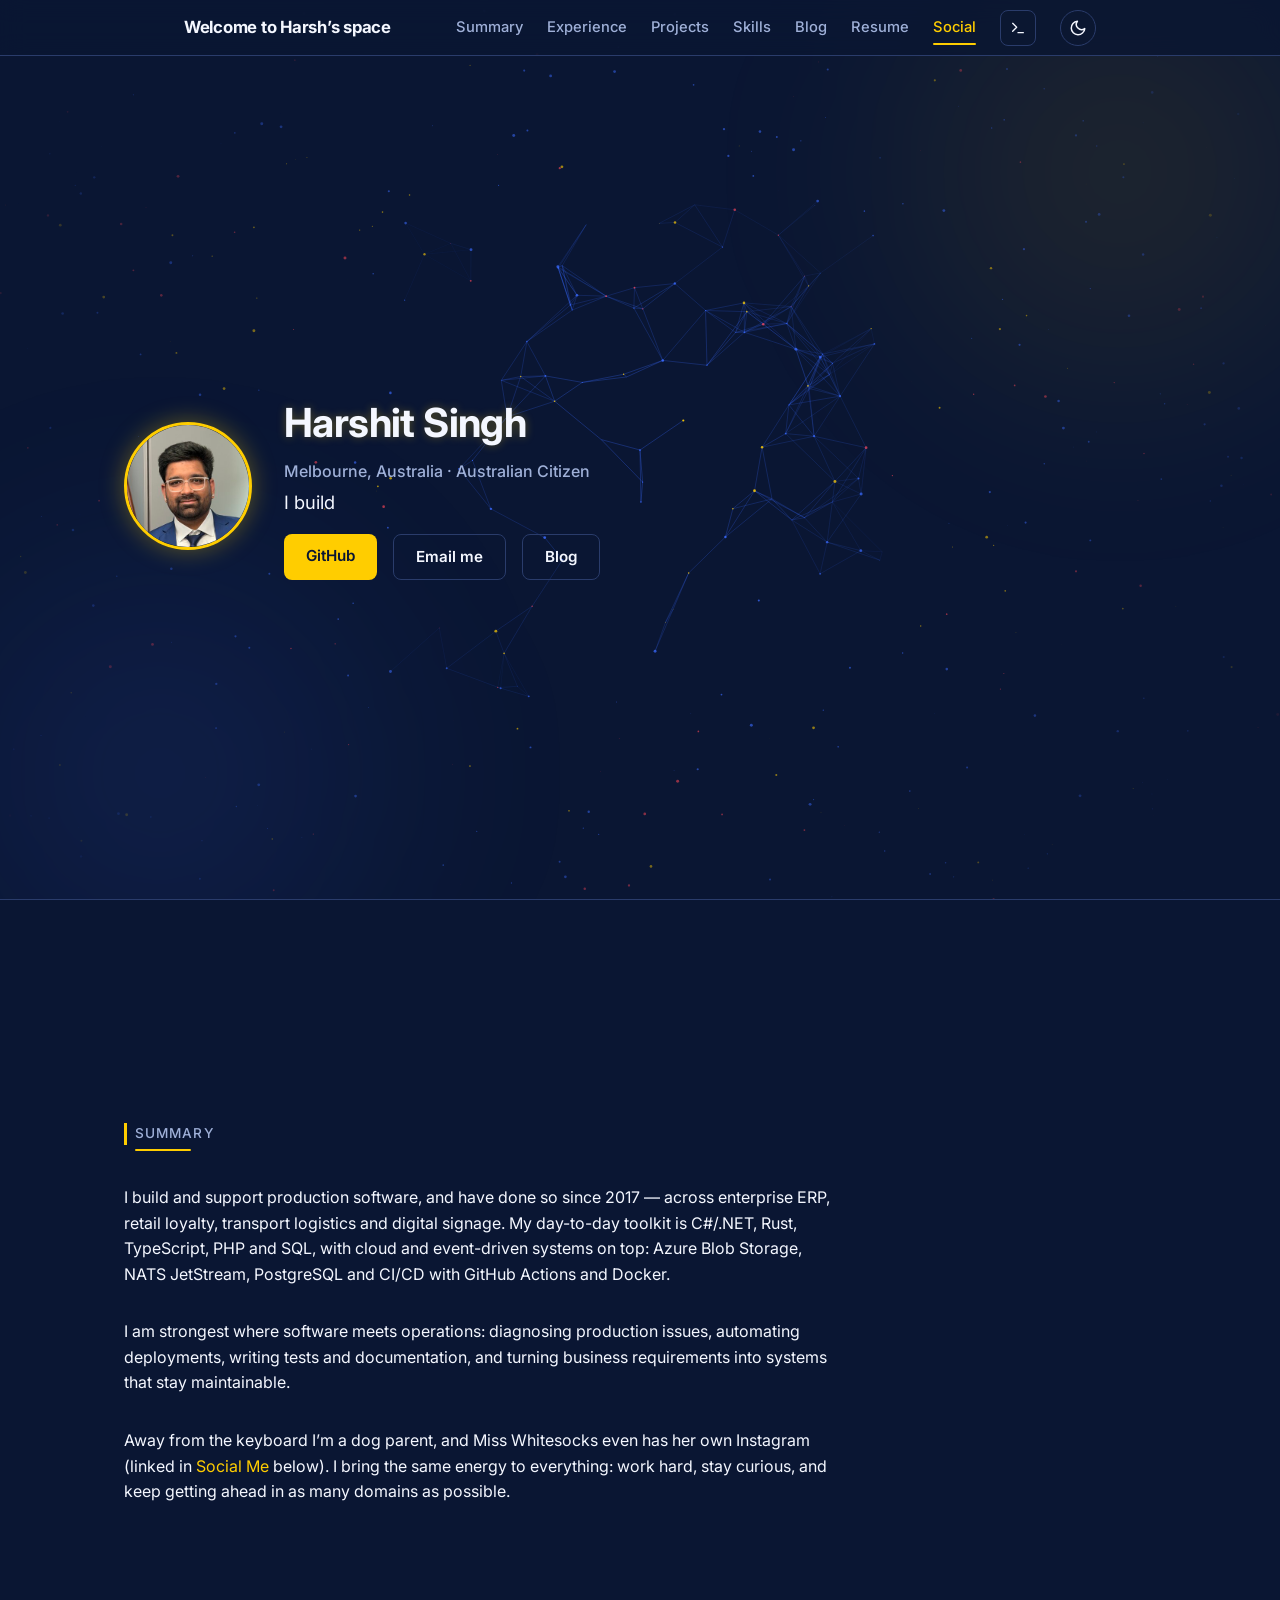
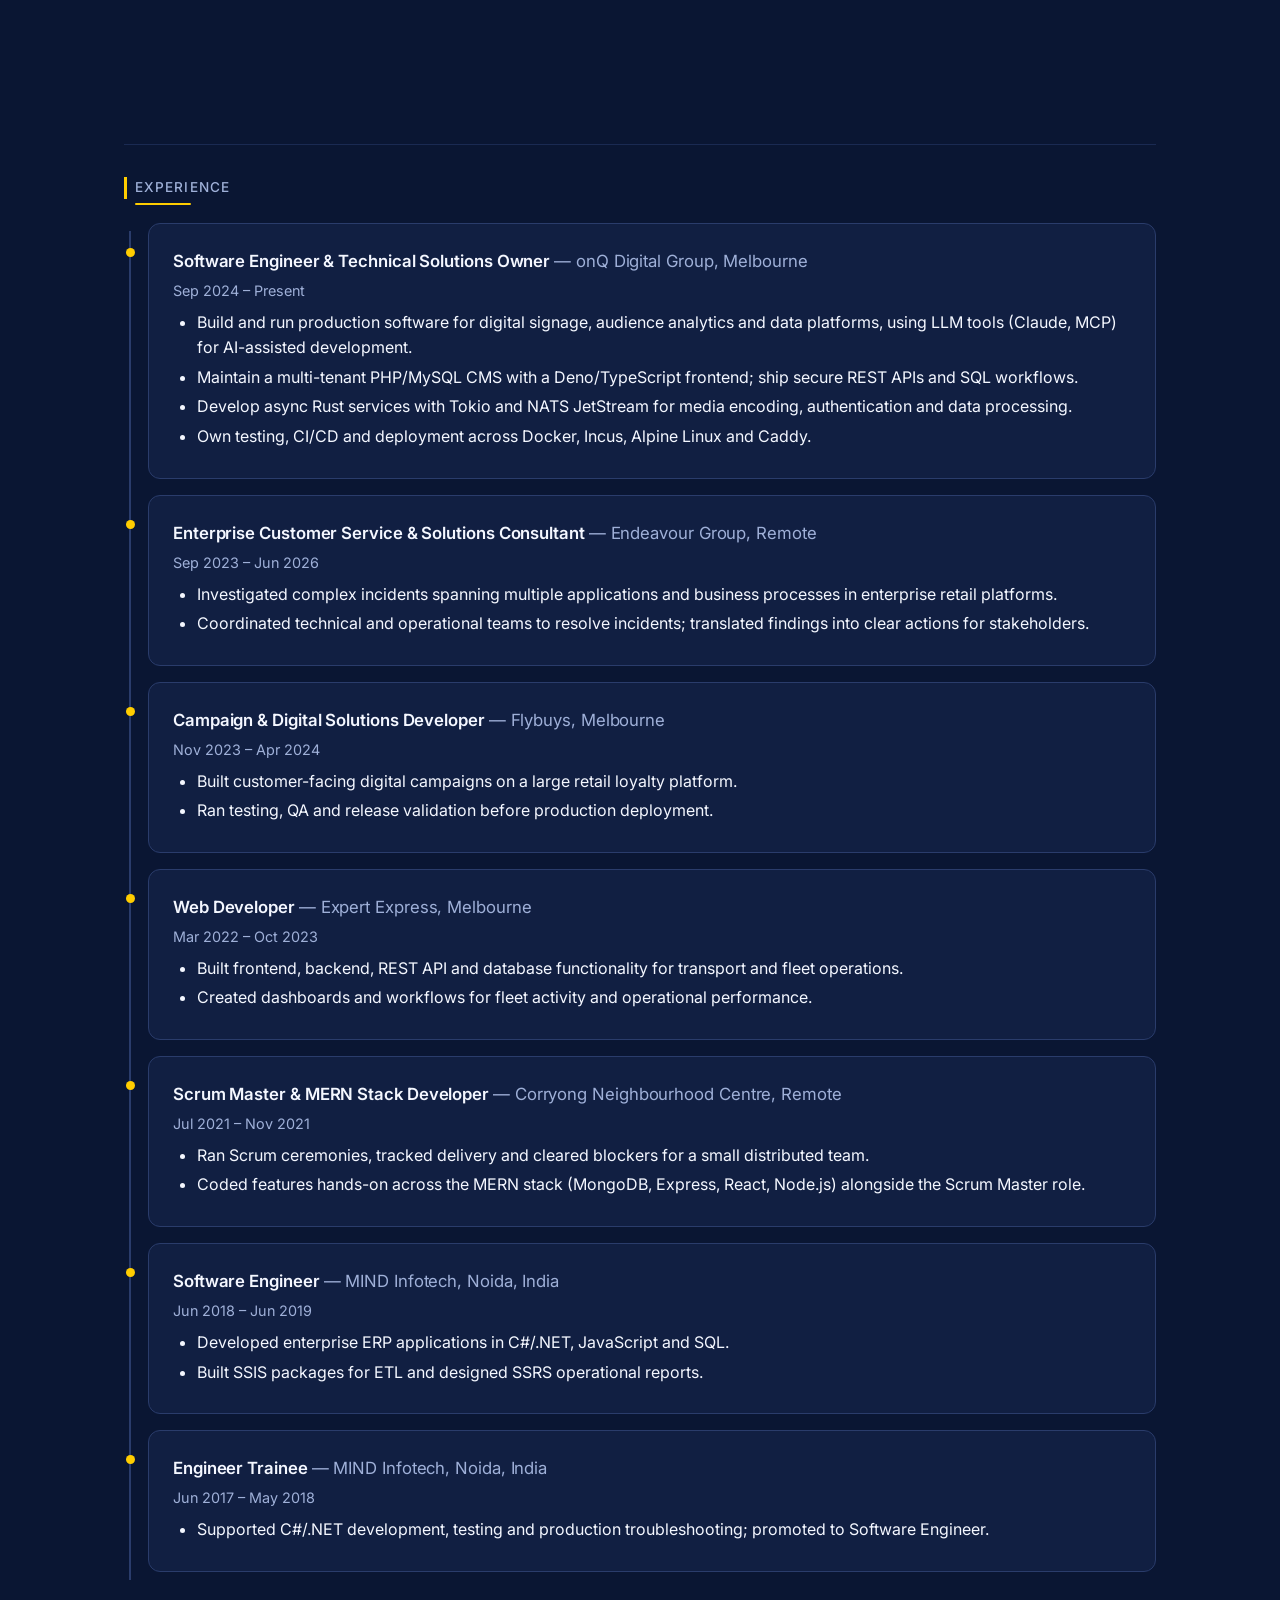
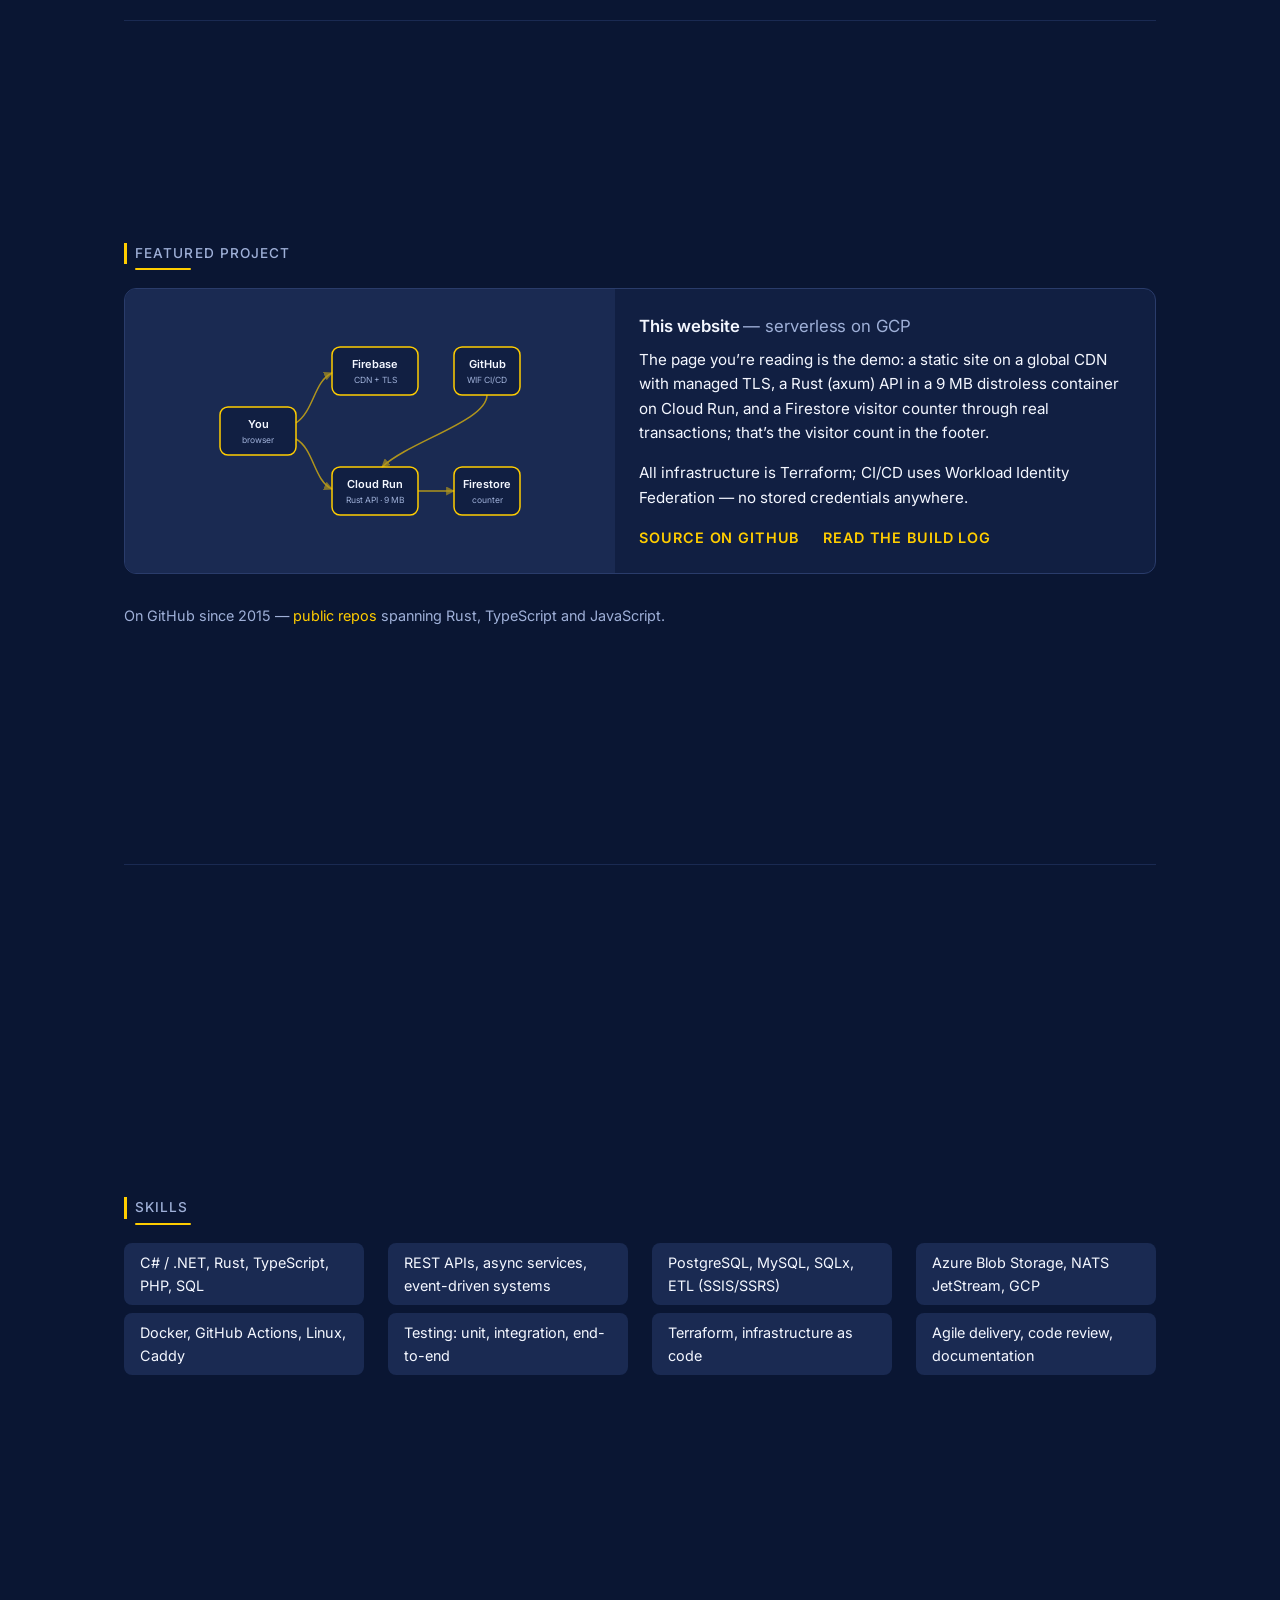
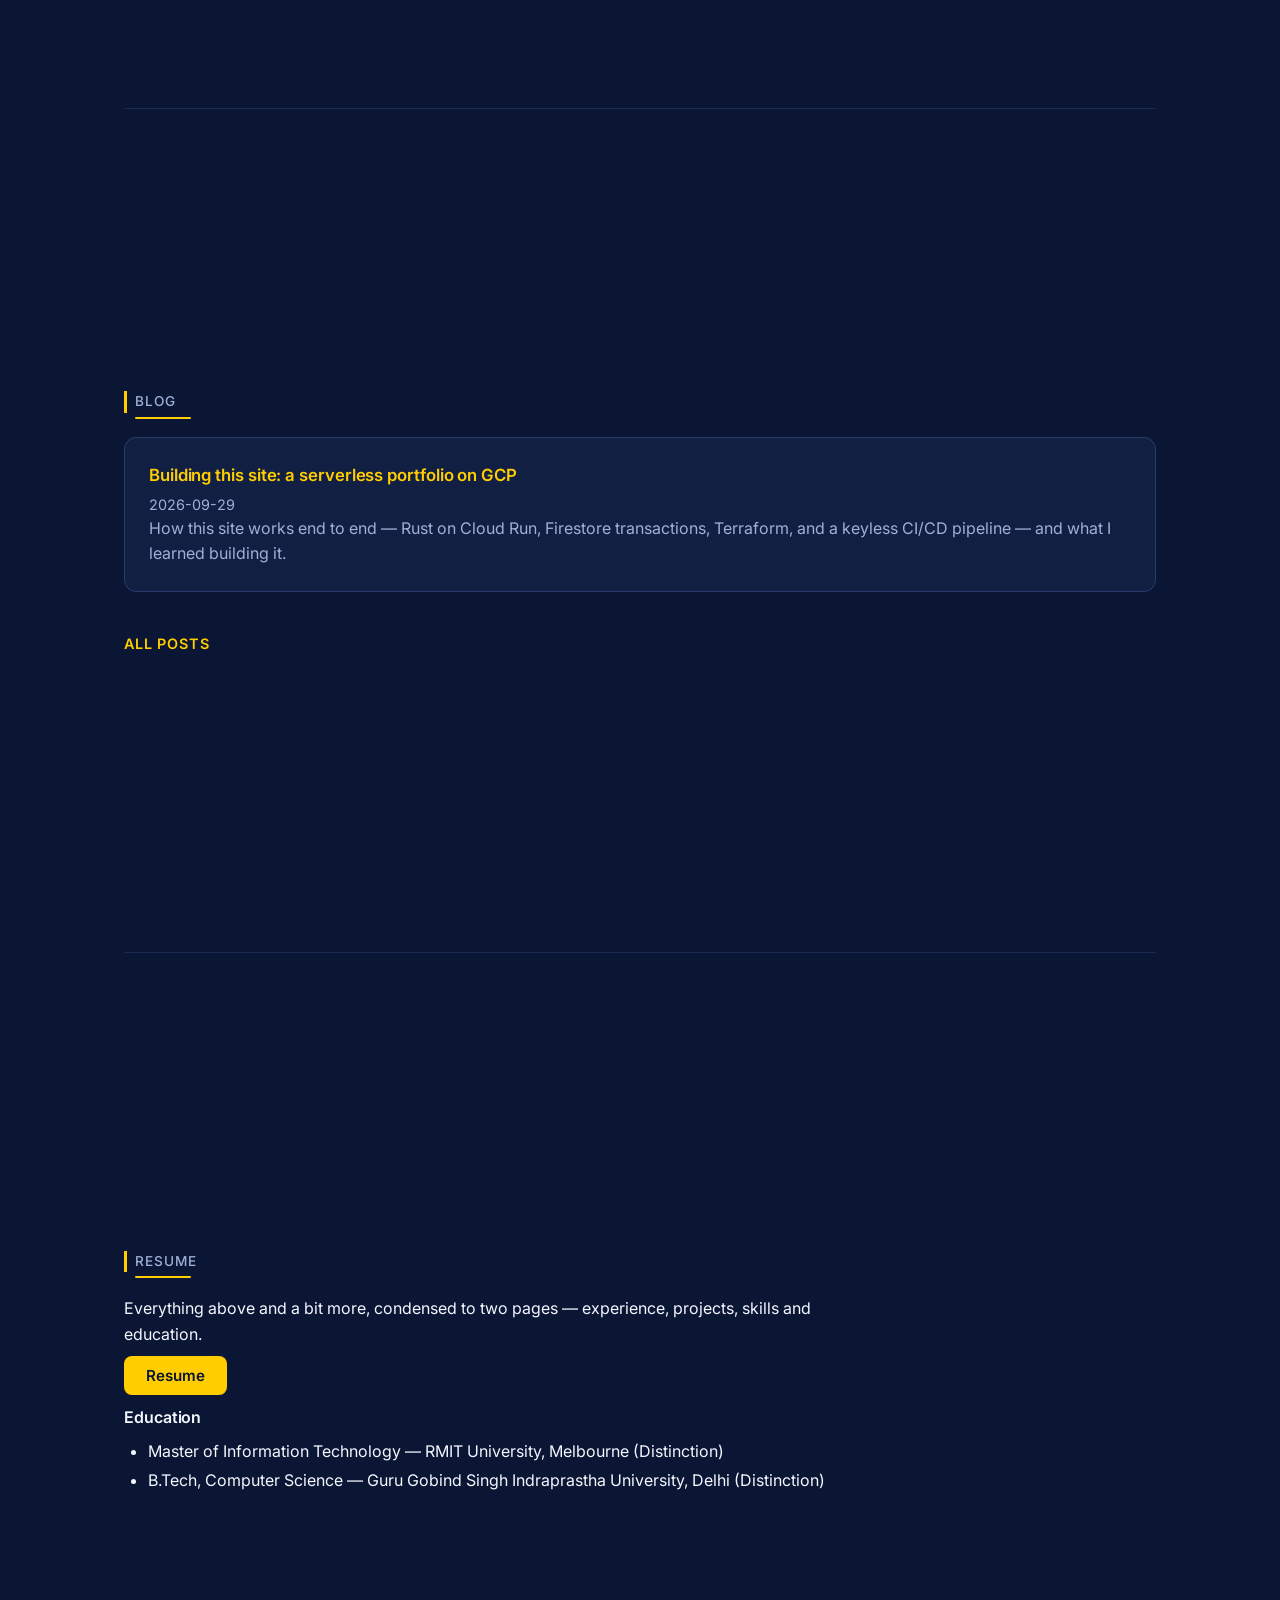
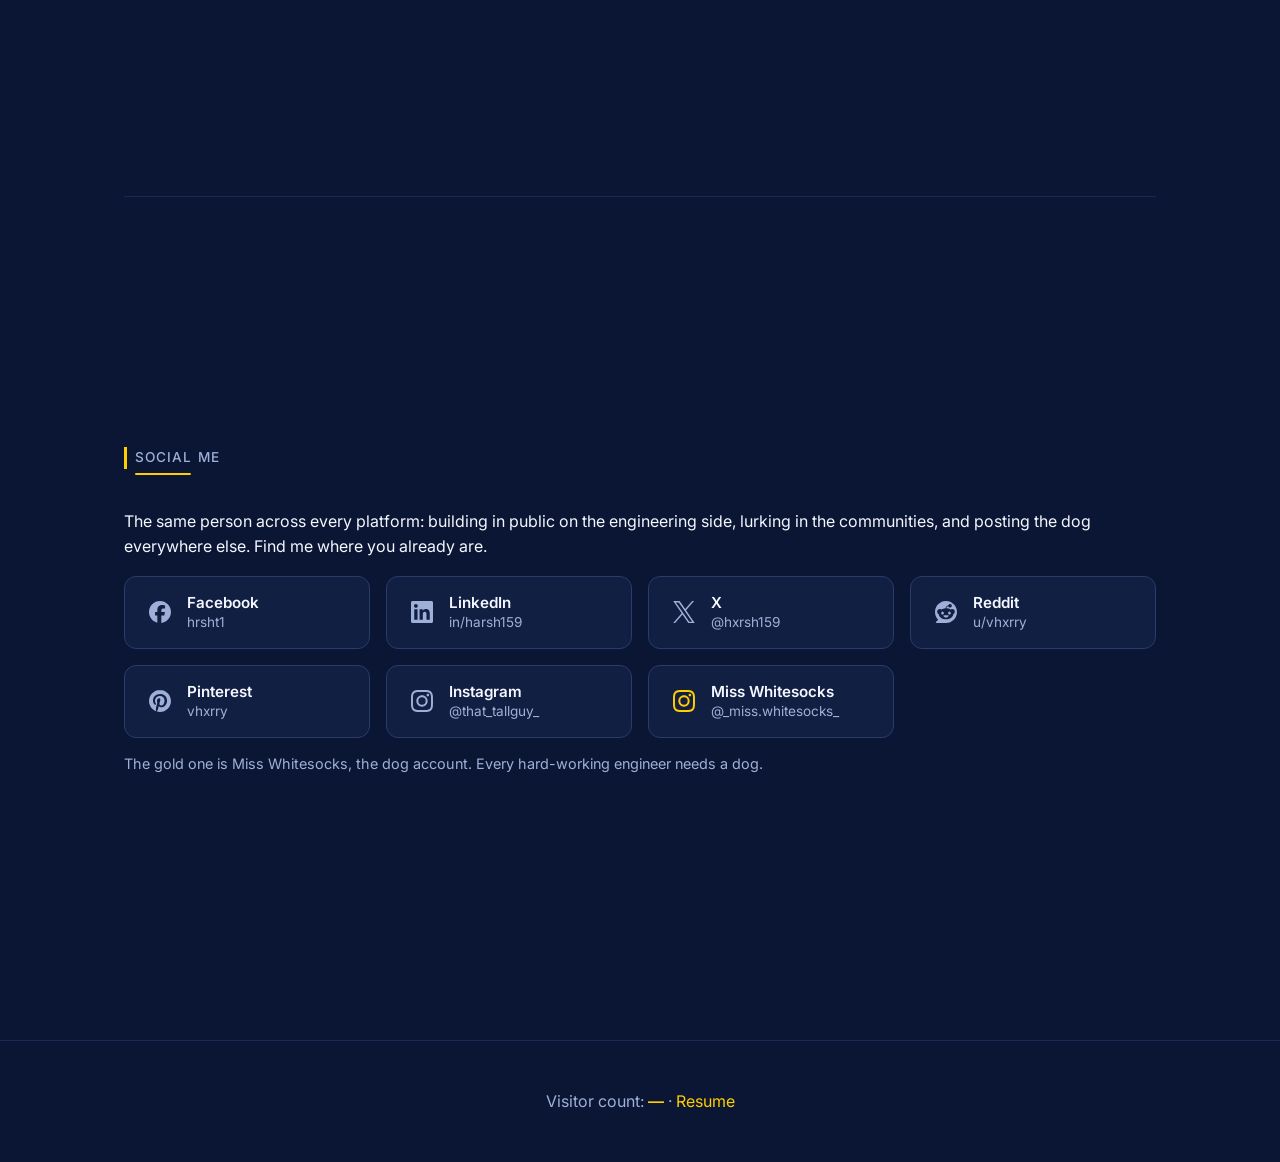
==== commit c60dce81: "Social Me section (ADR-027): all handles, self-hosted SVG logos, dog account - New full-window secti" ====
--- a/frontend/index.html
+++ b/frontend/index.html
@@ -26,7 +26,12 @@
     "address": { "@type": "PostalAddress", "addressLocality": "Melbourne", "addressCountry": "AU" },
     "sameAs": [
       "https://github.com/hxrsh159",
-      "https://www.linkedin.com/in/harsh159/"
+      "https://www.linkedin.com/in/harsh159/",
+      "https://www.facebook.com/hrsht1",
+      "https://x.com/hxrsh159",
+      "https://www.reddit.com/user/vhxrry/",
+      "https://au.pinterest.com/vhxrry/",
+      "https://www.instagram.com/that_tallguy_/"
     ]
   }
   </script>
@@ -45,6 +50,20 @@
   <link rel="stylesheet" href="styles.css" />
 </head>
 <body>
+  <!-- Brand logos (simple-icons path data, ADR-027): defined once,
+       referenced by <use> from the Social Me section. currentColor via
+       CSS, so icons follow the theme. Zero external requests (ADR-017). -->
+  <svg class="sr-sprite" aria-hidden="true" focusable="false" xmlns="http://www.w3.org/2000/svg">
+    <defs>
+      <g id="si-facebook"><path d="M9.101 23.691v-7.98H6.627v-3.667h2.474v-1.58c0-4.085 1.848-5.978 5.858-5.978.401 0 .955.042 1.468.103a8.68 8.68 0 0 1 1.141.195v3.325a8.623 8.623 0 0 0-.653-.036 26.805 26.805 0 0 0-.733-.009c-.707 0-1.259.096-1.675.309a1.686 1.686 0 0 0-.679.622c-.258.42-.374.995-.374 1.752v1.297h3.919l-.386 2.103-.287 1.564h-3.246v8.245C19.396 23.238 24 18.179 24 12.044c0-6.627-5.373-12-12-12s-12 5.373-12 12c0 5.628 3.874 10.35 9.101 11.647Z"/></g>
+      <g id="si-linkedin"><path d="M20.447 20.452h-3.554v-5.569c0-1.328-.027-3.037-1.852-3.037-1.853 0-2.136 1.445-2.136 2.939v5.667H9.351V9h3.414v1.561h.046c.477-.9 1.637-1.85 3.37-1.85 3.601 0 4.267 2.37 4.267 5.455v6.286zM5.337 7.433c-1.144 0-2.063-.926-2.063-2.065 0-1.138.92-2.063 2.063-2.063 1.14 0 2.064.925 2.064 2.063 0 1.139-.925 2.065-2.064 2.065zm1.782 13.019H3.555V9h3.564v11.452zM22.225 0H1.771C.792 0 0 .774 0 1.729v20.542C0 23.227.792 24 1.771 24h20.451C23.2 24 24 23.227 24 22.271V1.729C24 .774 23.2 0 22.222 0h.003z"/></g>
+      <g id="si-x"><path d="M14.234 10.162 22.977 0h-2.072l-7.591 8.824L7.251 0H.258l9.168 13.343L.258 24H2.33l8.016-9.318L16.749 24h6.993zm-2.837 3.299-.929-1.329L3.076 1.56h3.182l5.965 8.532.929 1.329 7.754 11.09h-3.182z"/></g>
+      <g id="si-reddit"><path d="M12 0C5.373 0 0 5.373 0 12c0 3.314 1.343 6.314 3.515 8.485l-2.286 2.286C.775 23.225 1.097 24 1.738 24H12c6.627 0 12-5.373 12-12S18.627 0 12 0Zm4.388 3.199c1.104 0 1.999.895 1.999 1.999 0 1.105-.895 2-1.999 2-.946 0-1.739-.657-1.947-1.539v.002c-1.147.162-2.032 1.15-2.032 2.341v.007c1.776.067 3.4.567 4.686 1.363.473-.363 1.064-.58 1.707-.58 1.547 0 2.802 1.254 2.802 2.802 0 1.117-.655 2.081-1.601 2.531-.088 3.256-3.637 5.876-7.997 5.876-4.361 0-7.905-2.617-7.998-5.87-.954-.447-1.614-1.415-1.614-2.538 0-1.548 1.255-2.802 2.803-2.802.645 0 1.239.218 1.712.585 1.275-.79 2.881-1.291 4.64-1.365v-.01c0-1.663 1.263-3.034 2.88-3.207.188-.911.993-1.595 1.959-1.595Zm-8.085 8.376c-.784 0-1.459.78-1.506 1.797-.047 1.016.64 1.429 1.426 1.429.786 0 1.371-.369 1.418-1.385.047-1.017-.553-1.841-1.338-1.841Zm7.406 0c-.786 0-1.385.824-1.338 1.841.047 1.017.634 1.385 1.418 1.385.785 0 1.473-.413 1.426-1.429-.046-1.017-.721-1.797-1.506-1.797Zm-3.703 4.013c-.974 0-1.907.048-2.77.135-.147.015-.241.168-.183.305.483 1.154 1.622 1.964 2.953 1.964 1.33 0 2.47-.81 2.953-1.964.057-.137-.037-.29-.184-.305-.863-.087-1.795-.135-2.769-.135Z"/></g>
+      <g id="si-pinterest"><path d="M12.017 0C5.396 0 .029 5.367.029 11.987c0 5.079 3.158 9.417 7.618 11.162-.105-.949-.199-2.403.041-3.439.219-.937 1.406-5.957 1.406-5.957s-.359-.72-.359-1.781c0-1.663.967-2.911 2.168-2.911 1.024 0 1.518.769 1.518 1.688 0 1.029-.653 2.567-.992 3.992-.285 1.193.6 2.165 1.775 2.165 2.128 0 3.768-2.245 3.768-5.487 0-2.861-2.063-4.869-5.008-4.869-3.41 0-5.409 2.562-5.409 5.199 0 1.033.394 2.143.889 2.741.099.12.112.225.085.345-.09.375-.293 1.199-.334 1.363-.053.225-.172.271-.401.165-1.495-.69-2.433-2.878-2.433-4.646 0-3.776 2.748-7.252 7.92-7.252 4.158 0 7.392 2.967 7.392 6.923 0 4.135-2.607 7.462-6.233 7.462-1.214 0-2.354-.629-2.758-1.379l-.749 2.848c-.269 1.045-1.004 2.352-1.498 3.146 1.123.345 2.306.535 3.55.535 6.607 0 11.985-5.365 11.985-11.987C23.97 5.39 18.592.026 11.985.026L12.017 0z"/></g>
+      <g id="si-instagram"><path d="M7.0301.084c-1.2768.0602-2.1487.264-2.911.5634-.7888.3075-1.4575.72-2.1228 1.3877-.6652.6677-1.075 1.3368-1.3802 2.127-.2954.7638-.4956 1.6365-.552 2.914-.0564 1.2775-.0689 1.6882-.0626 4.947.0062 3.2586.0206 3.6671.0825 4.9473.061 1.2765.264 2.1482.5635 2.9107.308.7889.72 1.4573 1.388 2.1228.6679.6655 1.3365 1.0743 2.1285 1.38.7632.295 1.6361.4961 2.9134.552 1.2773.056 1.6884.069 4.9462.0627 3.2578-.0062 3.668-.0207 4.9478-.0814 1.28-.0607 2.147-.2652 2.9098-.5633.7889-.3086 1.4578-.72 2.1228-1.3881.665-.6682 1.0745-1.3378 1.3795-2.1284.2957-.7632.4966-1.636.552-2.9124.056-1.2809.0692-1.6898.063-4.948-.0063-3.2583-.021-3.6668-.0817-4.9465-.0607-1.2797-.264-2.1487-.5633-2.9117-.3084-.7889-.72-1.4568-1.3876-2.1228C21.2982 1.33 20.628.9208 19.8378.6165 19.074.321 18.2017.1197 16.9244.0645 15.6471.0093 15.236-.005 11.977.0014 8.718.0076 8.31.0215 7.0301.0839m.1402 21.6932c-1.17-.0509-1.8053-.2453-2.2287-.408-.5606-.216-.96-.4771-1.3819-.895-.422-.4178-.6811-.8186-.9-1.378-.1644-.4234-.3624-1.058-.4171-2.228-.0595-1.2645-.072-1.6442-.079-4.848-.007-3.2037.0053-3.583.0607-4.848.05-1.169.2456-1.805.408-2.2282.216-.5613.4762-.96.895-1.3816.4188-.4217.8184-.6814 1.3783-.9003.423-.1651 1.0575-.3614 2.227-.4171 1.2655-.06 1.6447-.072 4.848-.079 3.2033-.007 3.5835.005 4.8495.0608 1.169.0508 1.8053.2445 2.228.408.5608.216.96.4754 1.3816.895.4217.4194.6816.8176.9005 1.3787.1653.4217.3617 1.056.4169 2.2263.0602 1.2655.0739 1.645.0796 4.848.0058 3.203-.0055 3.5834-.061 4.848-.051 1.17-.245 1.8055-.408 2.2294-.216.5604-.4763.96-.8954 1.3814-.419.4215-.8181.6811-1.3783.9-.4224.1649-1.0577.3617-2.2262.4174-1.2656.0595-1.6448.072-4.8493.079-3.2045.007-3.5825-.006-4.848-.0608M16.953 5.5864A1.44 1.44 0 1 0 18.39 4.144a1.44 1.44 0 0 0-1.437 1.4424M5.8385 12.012c.0067 3.4032 2.7706 6.1557 6.173 6.1493 3.4026-.0065 6.157-2.7701 6.1506-6.1733-.0065-3.4032-2.771-6.1565-6.174-6.1498-3.403.0067-6.156 2.771-6.1496 6.1738M8 12.0077a4 4 0 1 1 4.008 3.9921A3.9996 3.9996 0 0 1 8 12.0077"/></g>
+    </defs>
+  </svg>
+
   <div class="aurora" aria-hidden="true"><span class="blob blob-a"></span><span class="blob blob-b"></span></div>
   <canvas id="constellation" aria-hidden="true"></canvas>
 
@@ -58,6 +77,7 @@
         <a href="#skills" class="nav-anchor">Skills</a>
         <a href="#blog" class="nav-anchor">Blog</a>
         <a href="#resume" class="nav-anchor">Resume</a>
+        <a href="#social" class="nav-anchor">Social</a>
         <button class="terminal-open" type="button" aria-label="Open terminal" title="Open terminal (`)">
           <svg xmlns="http://www.w3.org/2000/svg" viewBox="0 0 24 24" fill="none" stroke="currentColor" stroke-width="2" stroke-linecap="round" stroke-linejoin="round"><polyline points="4 17 10 11 4 5"/><line x1="12" y1="19" x2="20" y2="19"/></svg>
         </button>
@@ -79,7 +99,6 @@
         <p class="role-line fly-in">I build <span id="role-rotator">production software</span></p>
         <nav aria-label="Contact" class="hero-cta fly-in">
           <a class="btn btn-primary" href="https://github.com/hxrsh159" target="_blank" rel="noopener">GitHub</a>
-          <a class="btn btn-secondary" href="https://www.linkedin.com/in/harsh159/" target="_blank" rel="noopener">LinkedIn</a>
           <a class="btn btn-secondary" href="mailto:ausharshitsingh@gmail.com">Email me</a>
           <a class="btn btn-secondary" href="blog/">Blog</a>
         </nav>
@@ -101,6 +120,12 @@
         I am strongest where software meets operations: diagnosing production
         issues, automating deployments, writing tests and documentation, and
         turning business requirements into systems that stay maintainable.
+      </p>
+      <p>
+        Away from the keyboard I&rsquo;m a dog parent, and Miss Whitesocks even
+        has her own Instagram (linked in <a href="#social">Social Me</a>
+        below). I bring the same energy to everything: work hard, stay
+        curious, and keep getting ahead in as many domains as possible.
       </p>
     </section>
 
@@ -223,7 +248,7 @@
         </div>
         <div class="showcase-text">
           <h3>This website <span class="org">— serverless on GCP</span></h3>
-          <p>The page you&rsquo;re reading is the demo: a static site on a global CDN with managed TLS, a Rust (axum) API in a 9&nbsp;MB distroless container on Cloud Run, and a Firestore visitor counter through real transactions — that&rsquo;s the number in the hero.</p>
+          <p>The page you&rsquo;re reading is the demo: a static site on a global CDN with managed TLS, a Rust (axum) API in a 9&nbsp;MB distroless container on Cloud Run, and a Firestore visitor counter through real transactions; that&rsquo;s the visitor count in the footer.</p>
           <p>All infrastructure is Terraform; CI/CD uses Workload Identity Federation — no stored credentials anywhere.</p>
           <div class="showcase-links">
             <a class="text-link" href="https://github.com/hxrsh159/cloud-resume-challenge" target="_blank" rel="noopener">Source on GitHub</a>
@@ -274,6 +299,81 @@
         </ul>
       </div>
     </section>
+
+    <section id="social" class="reveal" aria-labelledby="social-heading">
+      <h2 id="social-heading">Social Me</h2>
+      <p>
+        The same person across every platform: building in public on the
+        engineering side, lurking in the communities, and posting the dog
+        everywhere else. Find me where you already are.
+      </p>
+      <ul class="social-grid">
+        <li>
+          <a class="social-link" href="https://www.facebook.com/hrsht1" target="_blank" rel="noopener">
+            <svg class="social-icon" viewBox="0 0 24 24" aria-hidden="true" focusable="false"><use href="#si-facebook"/></svg>
+            <span class="social-text">
+              <span class="social-name">Facebook</span>
+              <span class="social-handle">hrsht1</span>
+            </span>
+          </a>
+        </li>
+        <li>
+          <a class="social-link" href="https://www.linkedin.com/in/harsh159/" target="_blank" rel="noopener">
+            <svg class="social-icon" viewBox="0 0 24 24" aria-hidden="true" focusable="false"><use href="#si-linkedin"/></svg>
+            <span class="social-text">
+              <span class="social-name">LinkedIn</span>
+              <span class="social-handle">in/harsh159</span>
+            </span>
+          </a>
+        </li>
+        <li>
+          <a class="social-link" href="https://x.com/hxrsh159" target="_blank" rel="noopener">
+            <svg class="social-icon" viewBox="0 0 24 24" aria-hidden="true" focusable="false"><use href="#si-x"/></svg>
+            <span class="social-text">
+              <span class="social-name">X</span>
+              <span class="social-handle">@hxrsh159</span>
+            </span>
+          </a>
+        </li>
+        <li>
+          <a class="social-link" href="https://www.reddit.com/user/vhxrry/" target="_blank" rel="noopener">
+            <svg class="social-icon" viewBox="0 0 24 24" aria-hidden="true" focusable="false"><use href="#si-reddit"/></svg>
+            <span class="social-text">
+              <span class="social-name">Reddit</span>
+              <span class="social-handle">u/vhxrry</span>
+            </span>
+          </a>
+        </li>
+        <li>
+          <a class="social-link" href="https://au.pinterest.com/vhxrry/" target="_blank" rel="noopener">
+            <svg class="social-icon" viewBox="0 0 24 24" aria-hidden="true" focusable="false"><use href="#si-pinterest"/></svg>
+            <span class="social-text">
+              <span class="social-name">Pinterest</span>
+              <span class="social-handle">vhxrry</span>
+            </span>
+          </a>
+        </li>
+        <li>
+          <a class="social-link" href="https://www.instagram.com/that_tallguy_/" target="_blank" rel="noopener">
+            <svg class="social-icon" viewBox="0 0 24 24" aria-hidden="true" focusable="false"><use href="#si-instagram"/></svg>
+            <span class="social-text">
+              <span class="social-name">Instagram</span>
+              <span class="social-handle">@that_tallguy_</span>
+            </span>
+          </a>
+        </li>
+        <li>
+          <a class="social-link social-dog" href="https://www.instagram.com/_miss.whitesocks_/" target="_blank" rel="noopener">
+            <svg class="social-icon" viewBox="0 0 24 24" aria-hidden="true" focusable="false"><use href="#si-instagram"/></svg>
+            <span class="social-text">
+              <span class="social-name">Miss Whitesocks</span>
+              <span class="social-handle">@_miss.whitesocks_</span>
+            </span>
+          </a>
+        </li>
+      </ul>
+      <p class="muted">The gold one is Miss Whitesocks, the dog account. Every hard-working engineer needs a dog.</p>
+    </section>
   </main>
 
   <footer class="site-footer">
--- a/frontend/styles.css
+++ b/frontend/styles.css
@@ -413,6 +413,60 @@
   font-size: 0.9rem;
 }
 
+/* --- Social Me (ADR-027; spec: pages/index.md) --- */
+/* Sprite host: never rendered; the <defs> only supply <use> targets. */
+.sr-sprite {
+  position: absolute;
+  width: 0;
+  height: 0;
+  overflow: hidden;
+}
+.social-grid {
+  list-style: none;
+  margin: 0;
+  padding: 0;
+  display: grid;
+  grid-template-columns: repeat(auto-fit, minmax(230px, 1fr));
+  gap: var(--space-md);
+}
+.social-link {
+  display: flex;
+  align-items: center;
+  gap: var(--space-md);
+  background: var(--color-card);
+  border: 1px solid var(--color-border);
+  border-radius: 12px;
+  padding: var(--space-md) var(--space-lg);
+  color: var(--color-card-foreground);
+  text-decoration: none;
+  transition: border-color 200ms ease, box-shadow 200ms ease, transform 200ms ease;
+}
+/* Same hover contract as job cards: accent border + shadow + lift. */
+.social-link:hover {
+  border-color: var(--color-accent);
+  box-shadow: var(--shadow-md);
+  transform: translateY(-2px);
+  text-decoration: none;
+}
+.social-icon {
+  width: 22px;
+  height: 22px;
+  flex: none;
+  fill: var(--color-muted-foreground);
+  transition: fill 200ms ease;
+}
+.social-link:hover .social-icon { fill: var(--color-accent); }
+/* The dog card: always cricket gold, like her humans' flag. */
+.social-dog .social-icon { fill: var(--color-accent); }
+.social-text {
+  display: flex;
+  flex-direction: column;
+  min-width: 0;
+  line-height: 1.35;
+}
+.social-name { font-weight: 600; font-size: 0.95rem; }
+.social-handle { color: var(--color-muted-foreground); font-size: 0.85rem; }
+
 /* --- Footer --- */
 .site-footer {
   padding: var(--space-xl) 0;
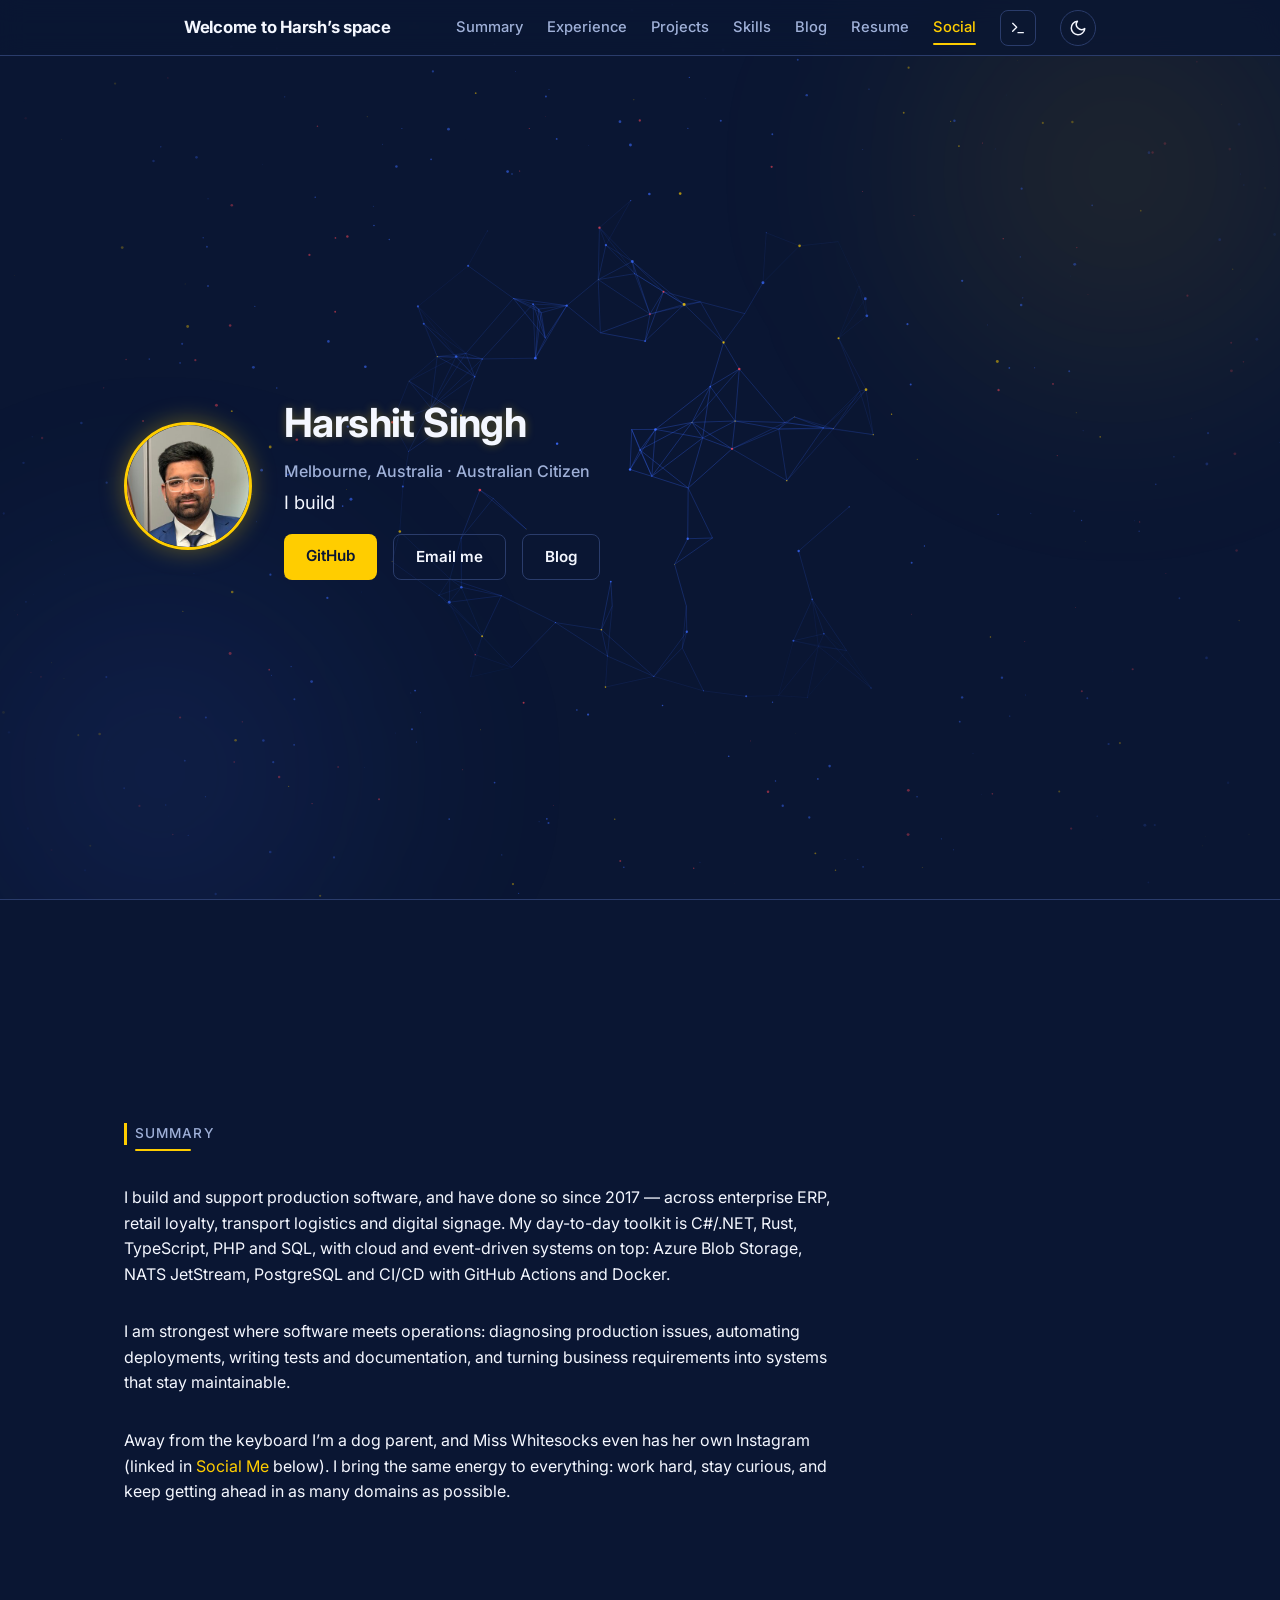
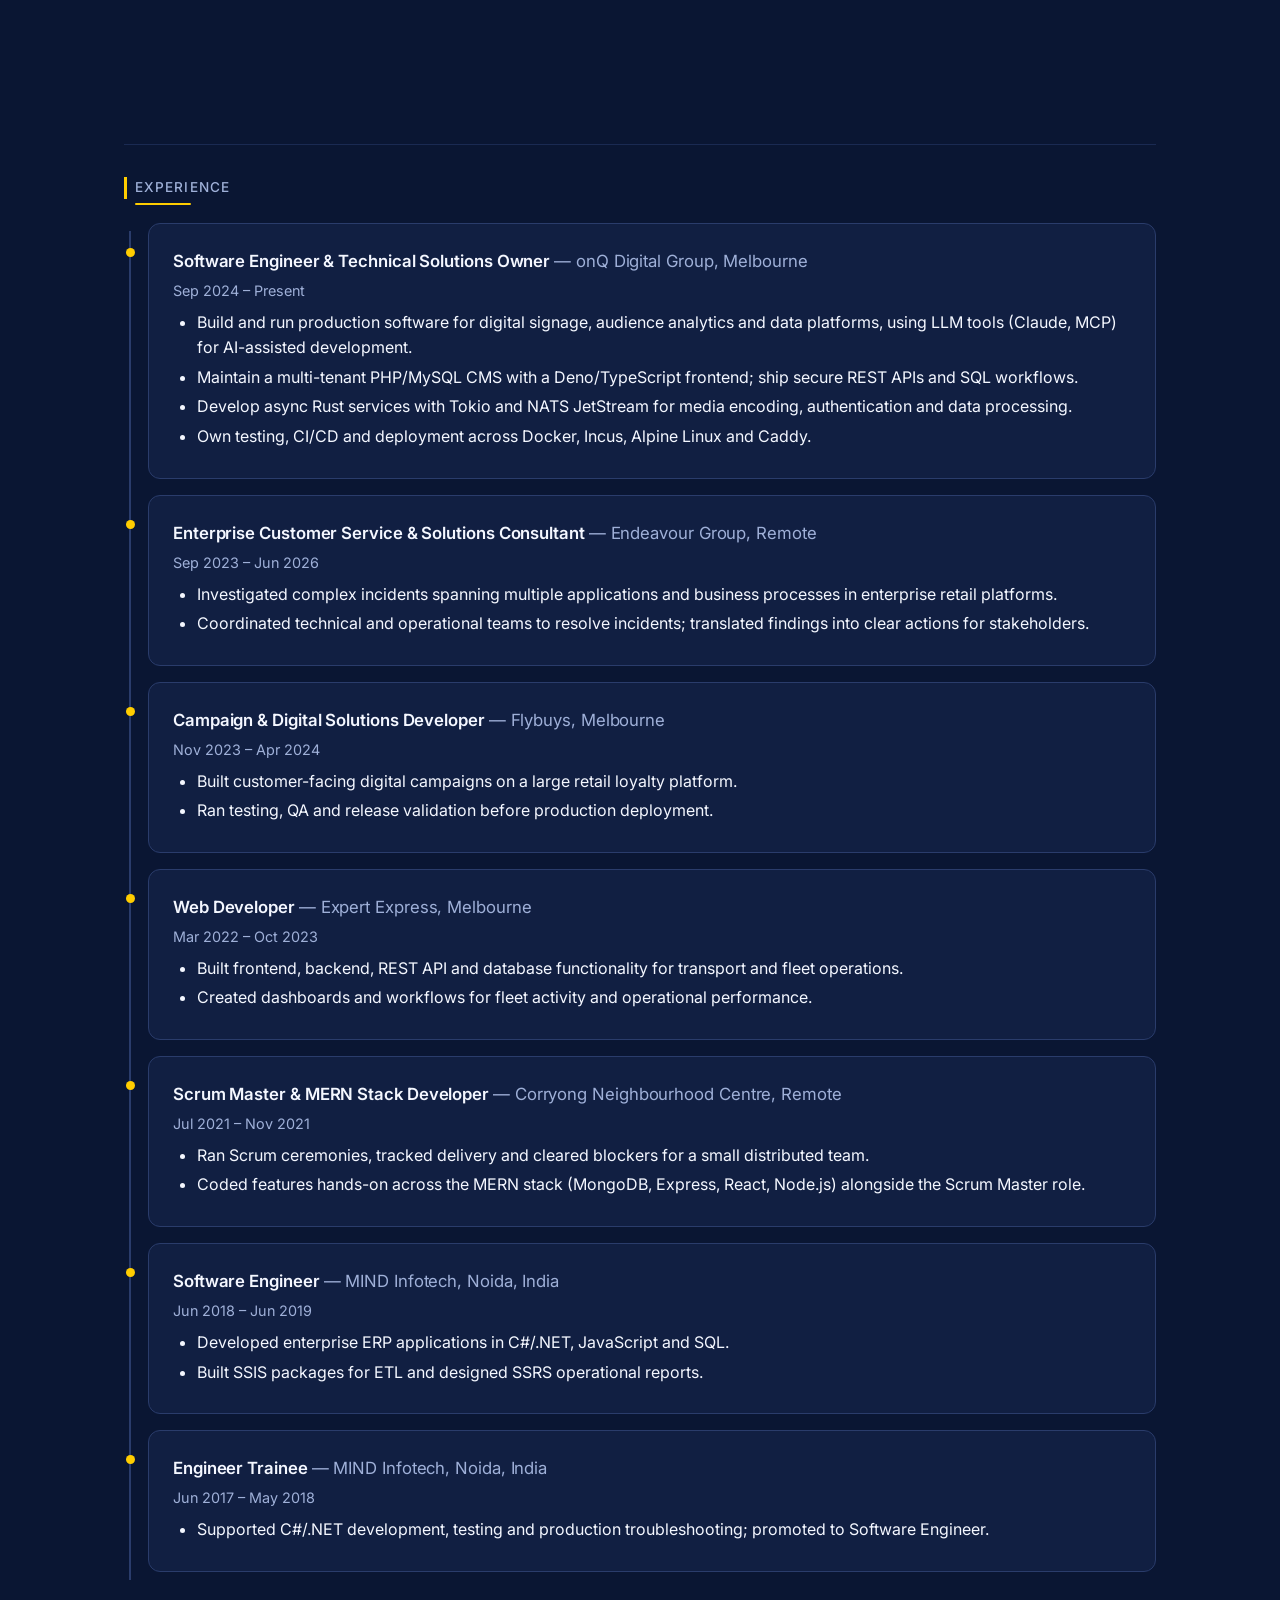
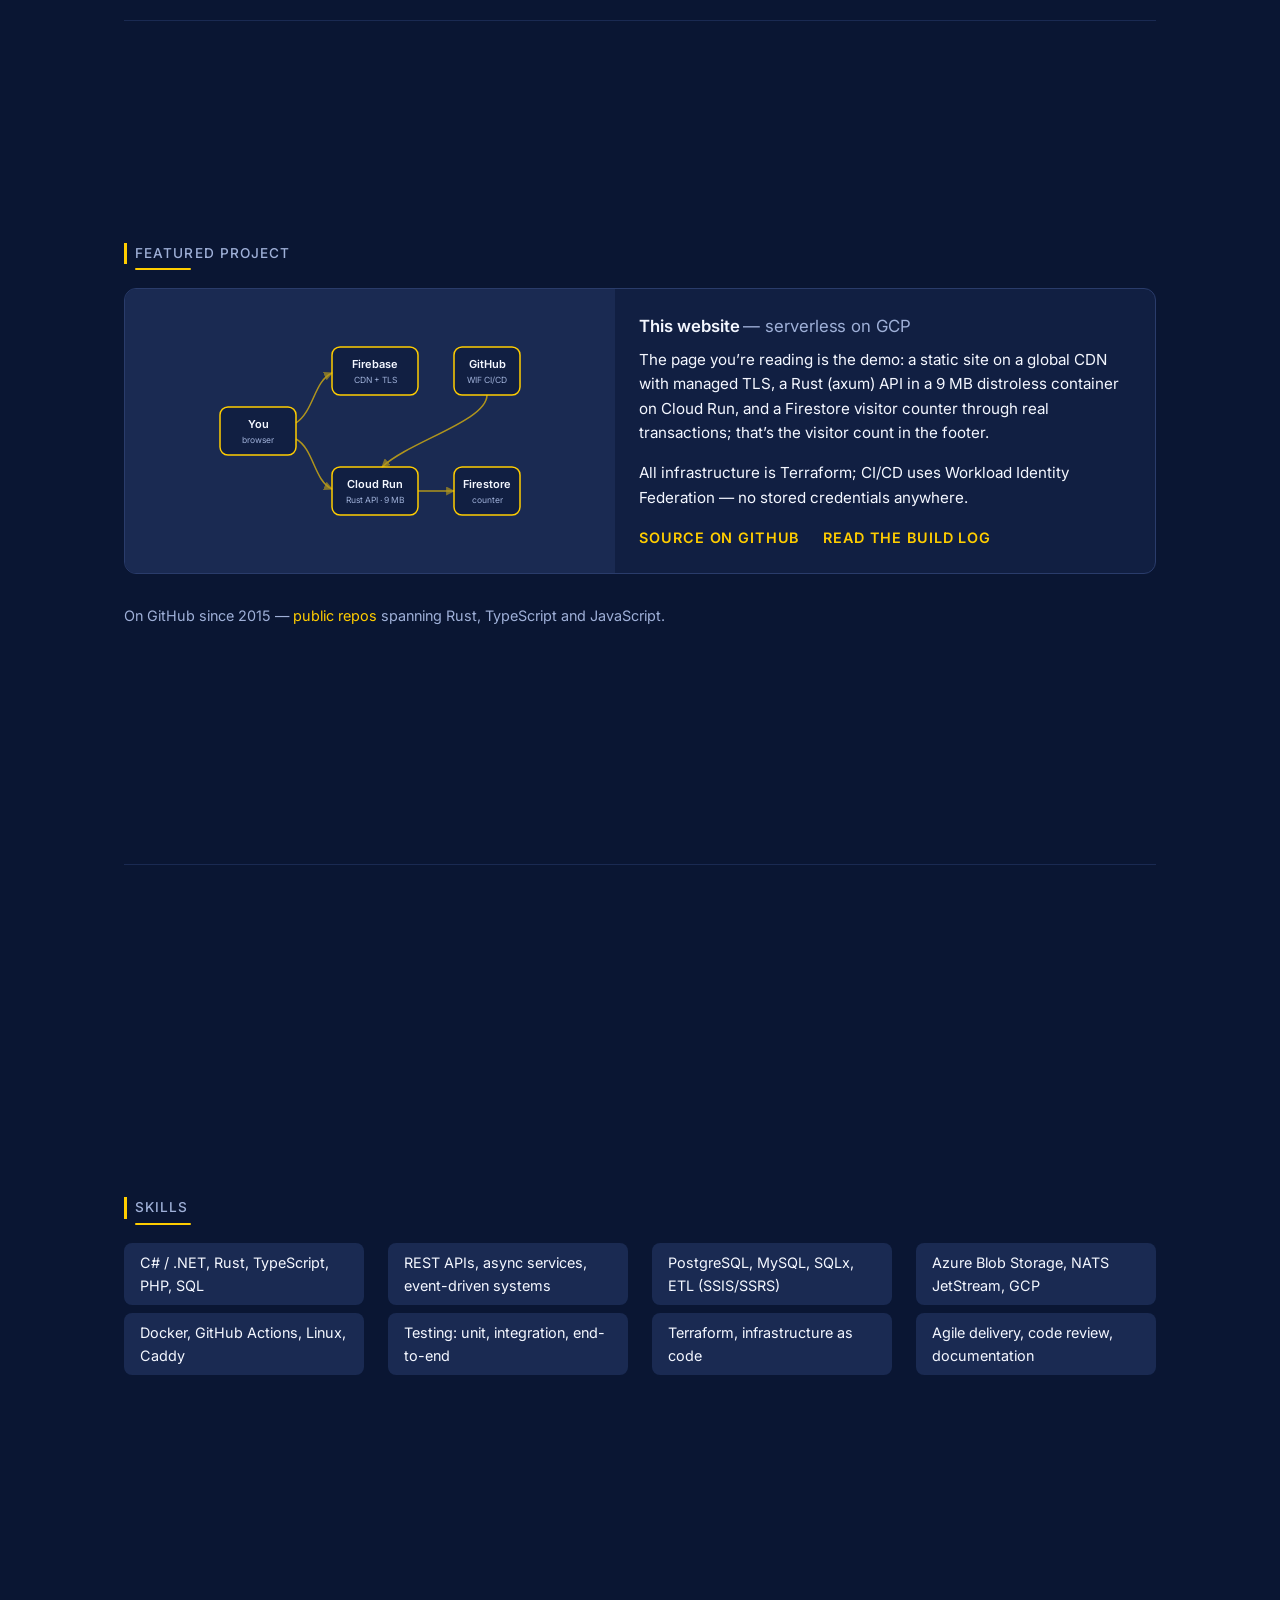
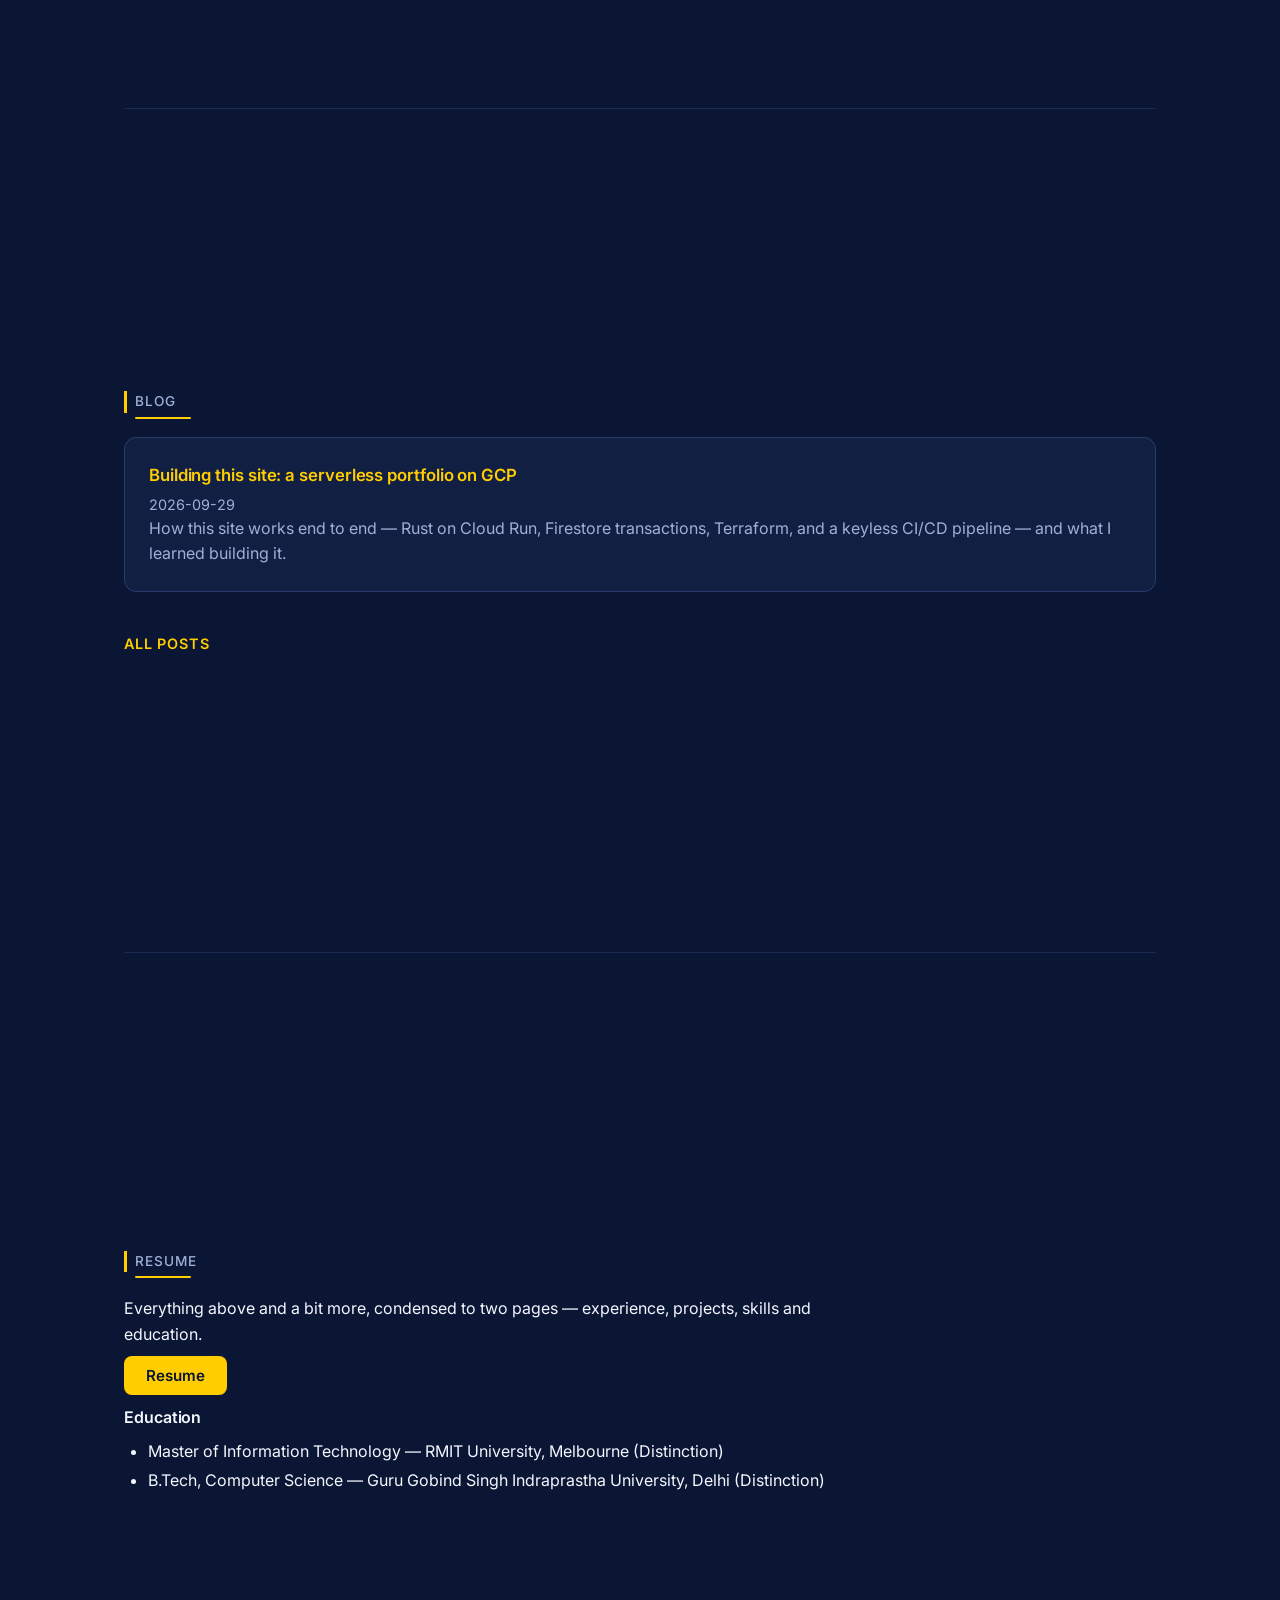
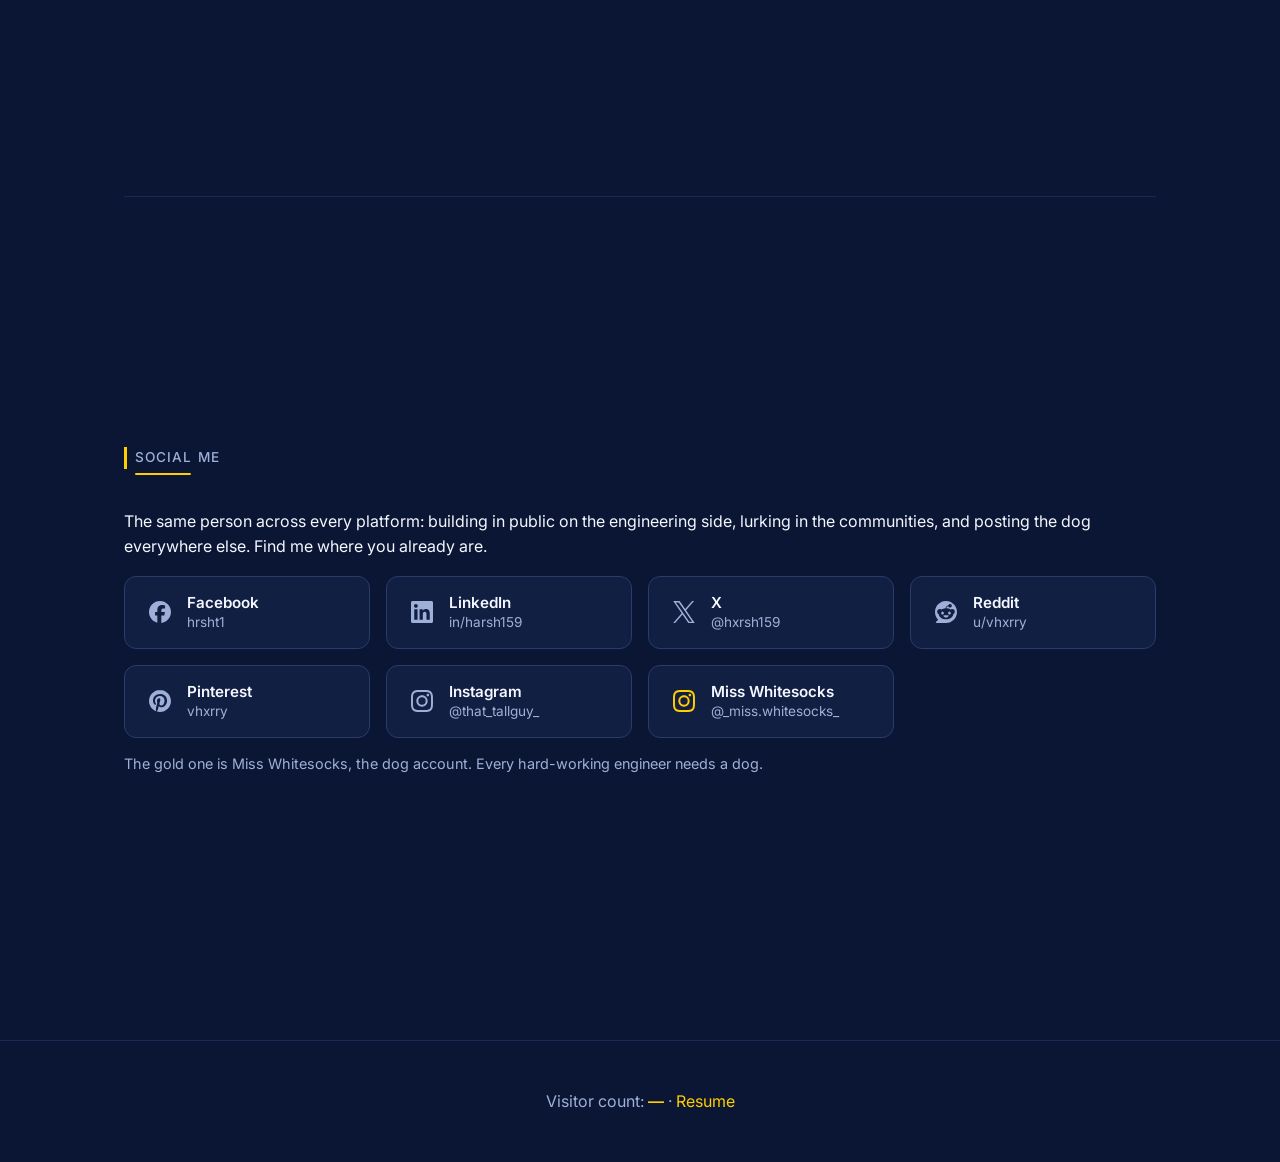
==== commit 6f06cb7c: "Social icons: inline width/height attributes (stale-CSS-safe sizing)" ====
--- a/frontend/index.html
+++ b/frontend/index.html
@@ -310,7 +310,7 @@
       <ul class="social-grid">
         <li>
           <a class="social-link" href="https://www.facebook.com/hrsht1" target="_blank" rel="noopener">
-            <svg class="social-icon" viewBox="0 0 24 24" aria-hidden="true" focusable="false"><use href="#si-facebook"/></svg>
+            <svg class="social-icon" width="22" height="22" viewBox="0 0 24 24" aria-hidden="true" focusable="false"><use href="#si-facebook"/></svg>
             <span class="social-text">
               <span class="social-name">Facebook</span>
               <span class="social-handle">hrsht1</span>
@@ -319,7 +319,7 @@
         </li>
         <li>
           <a class="social-link" href="https://www.linkedin.com/in/harsh159/" target="_blank" rel="noopener">
-            <svg class="social-icon" viewBox="0 0 24 24" aria-hidden="true" focusable="false"><use href="#si-linkedin"/></svg>
+            <svg class="social-icon" width="22" height="22" viewBox="0 0 24 24" aria-hidden="true" focusable="false"><use href="#si-linkedin"/></svg>
             <span class="social-text">
               <span class="social-name">LinkedIn</span>
               <span class="social-handle">in/harsh159</span>
@@ -328,7 +328,7 @@
         </li>
         <li>
           <a class="social-link" href="https://x.com/hxrsh159" target="_blank" rel="noopener">
-            <svg class="social-icon" viewBox="0 0 24 24" aria-hidden="true" focusable="false"><use href="#si-x"/></svg>
+            <svg class="social-icon" width="22" height="22" viewBox="0 0 24 24" aria-hidden="true" focusable="false"><use href="#si-x"/></svg>
             <span class="social-text">
               <span class="social-name">X</span>
               <span class="social-handle">@hxrsh159</span>
@@ -337,7 +337,7 @@
         </li>
         <li>
           <a class="social-link" href="https://www.reddit.com/user/vhxrry/" target="_blank" rel="noopener">
-            <svg class="social-icon" viewBox="0 0 24 24" aria-hidden="true" focusable="false"><use href="#si-reddit"/></svg>
+            <svg class="social-icon" width="22" height="22" viewBox="0 0 24 24" aria-hidden="true" focusable="false"><use href="#si-reddit"/></svg>
             <span class="social-text">
               <span class="social-name">Reddit</span>
               <span class="social-handle">u/vhxrry</span>
@@ -346,7 +346,7 @@
         </li>
         <li>
           <a class="social-link" href="https://au.pinterest.com/vhxrry/" target="_blank" rel="noopener">
-            <svg class="social-icon" viewBox="0 0 24 24" aria-hidden="true" focusable="false"><use href="#si-pinterest"/></svg>
+            <svg class="social-icon" width="22" height="22" viewBox="0 0 24 24" aria-hidden="true" focusable="false"><use href="#si-pinterest"/></svg>
             <span class="social-text">
               <span class="social-name">Pinterest</span>
               <span class="social-handle">vhxrry</span>
@@ -355,7 +355,7 @@
         </li>
         <li>
           <a class="social-link" href="https://www.instagram.com/that_tallguy_/" target="_blank" rel="noopener">
-            <svg class="social-icon" viewBox="0 0 24 24" aria-hidden="true" focusable="false"><use href="#si-instagram"/></svg>
+            <svg class="social-icon" width="22" height="22" viewBox="0 0 24 24" aria-hidden="true" focusable="false"><use href="#si-instagram"/></svg>
             <span class="social-text">
               <span class="social-name">Instagram</span>
               <span class="social-handle">@that_tallguy_</span>
@@ -364,7 +364,7 @@
         </li>
         <li>
           <a class="social-link social-dog" href="https://www.instagram.com/_miss.whitesocks_/" target="_blank" rel="noopener">
-            <svg class="social-icon" viewBox="0 0 24 24" aria-hidden="true" focusable="false"><use href="#si-instagram"/></svg>
+            <svg class="social-icon" width="22" height="22" viewBox="0 0 24 24" aria-hidden="true" focusable="false"><use href="#si-instagram"/></svg>
             <span class="social-text">
               <span class="social-name">Miss Whitesocks</span>
               <span class="social-handle">@_miss.whitesocks_</span>
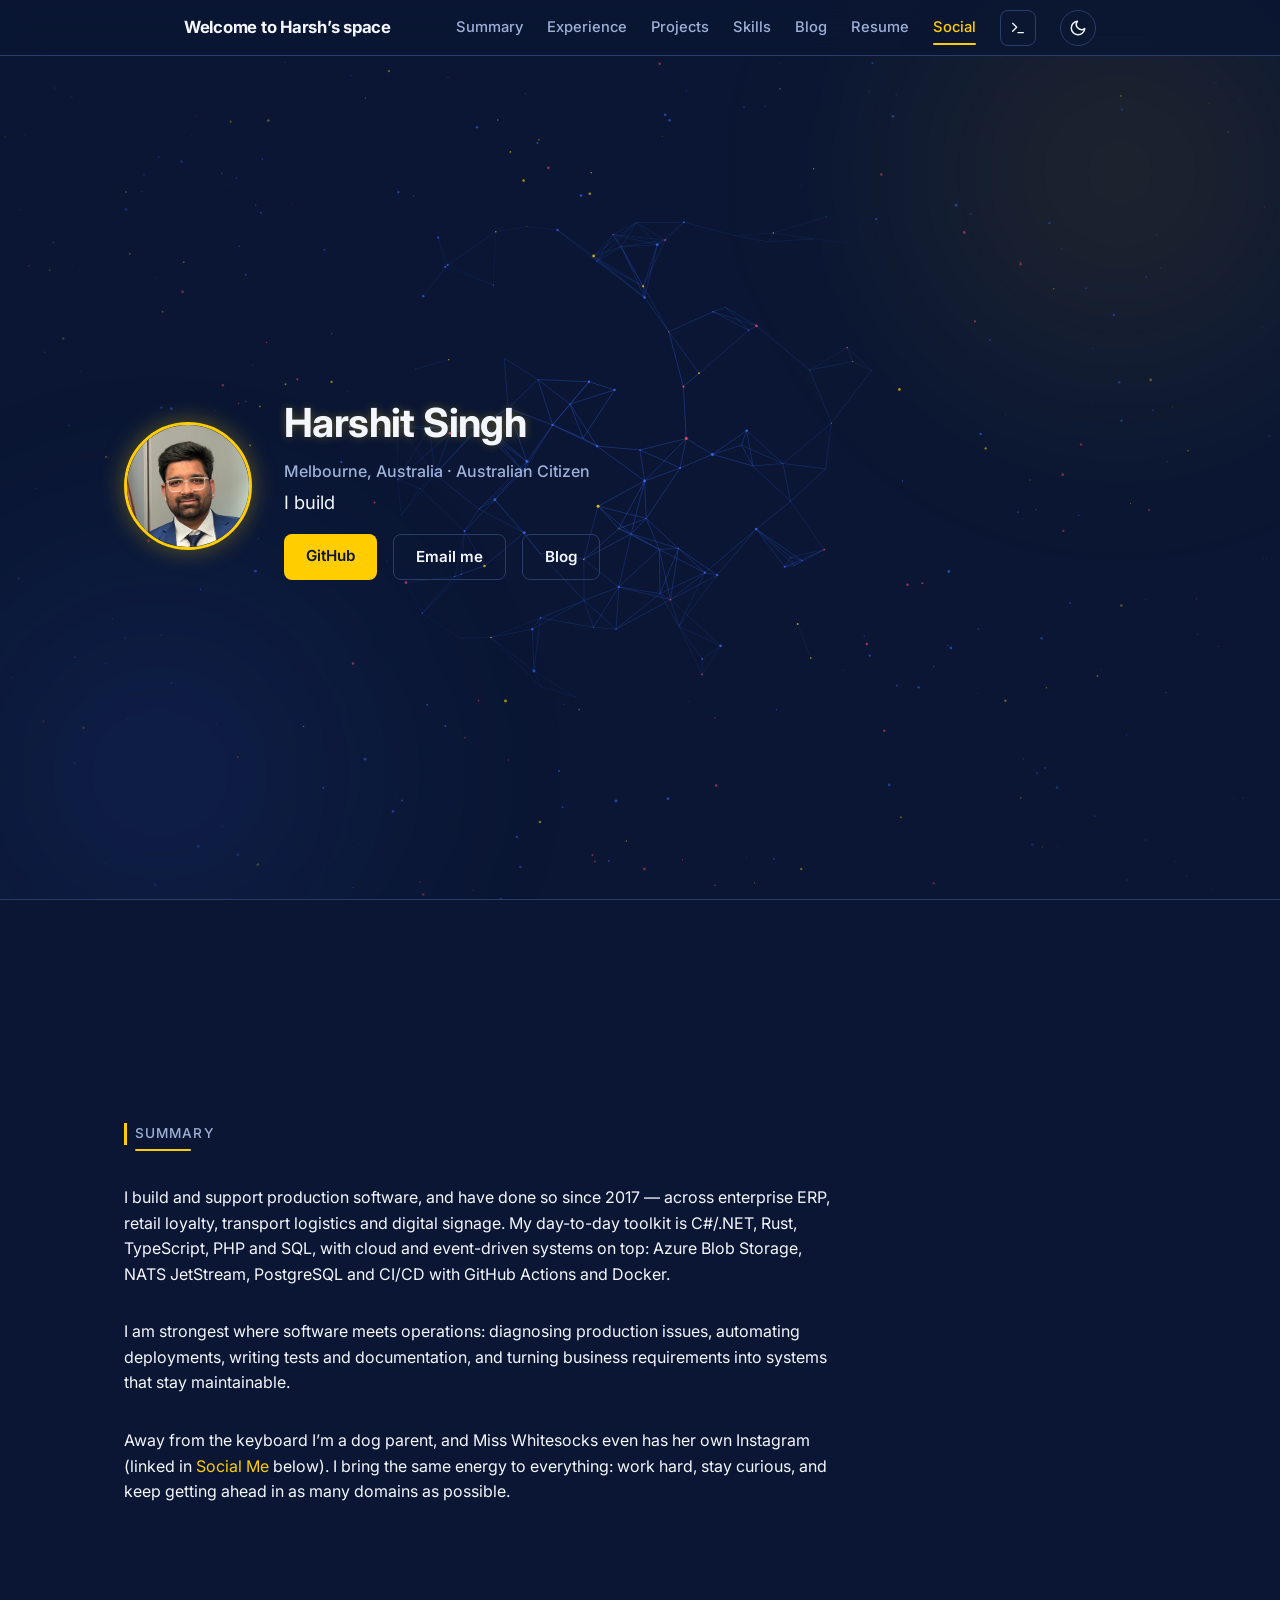
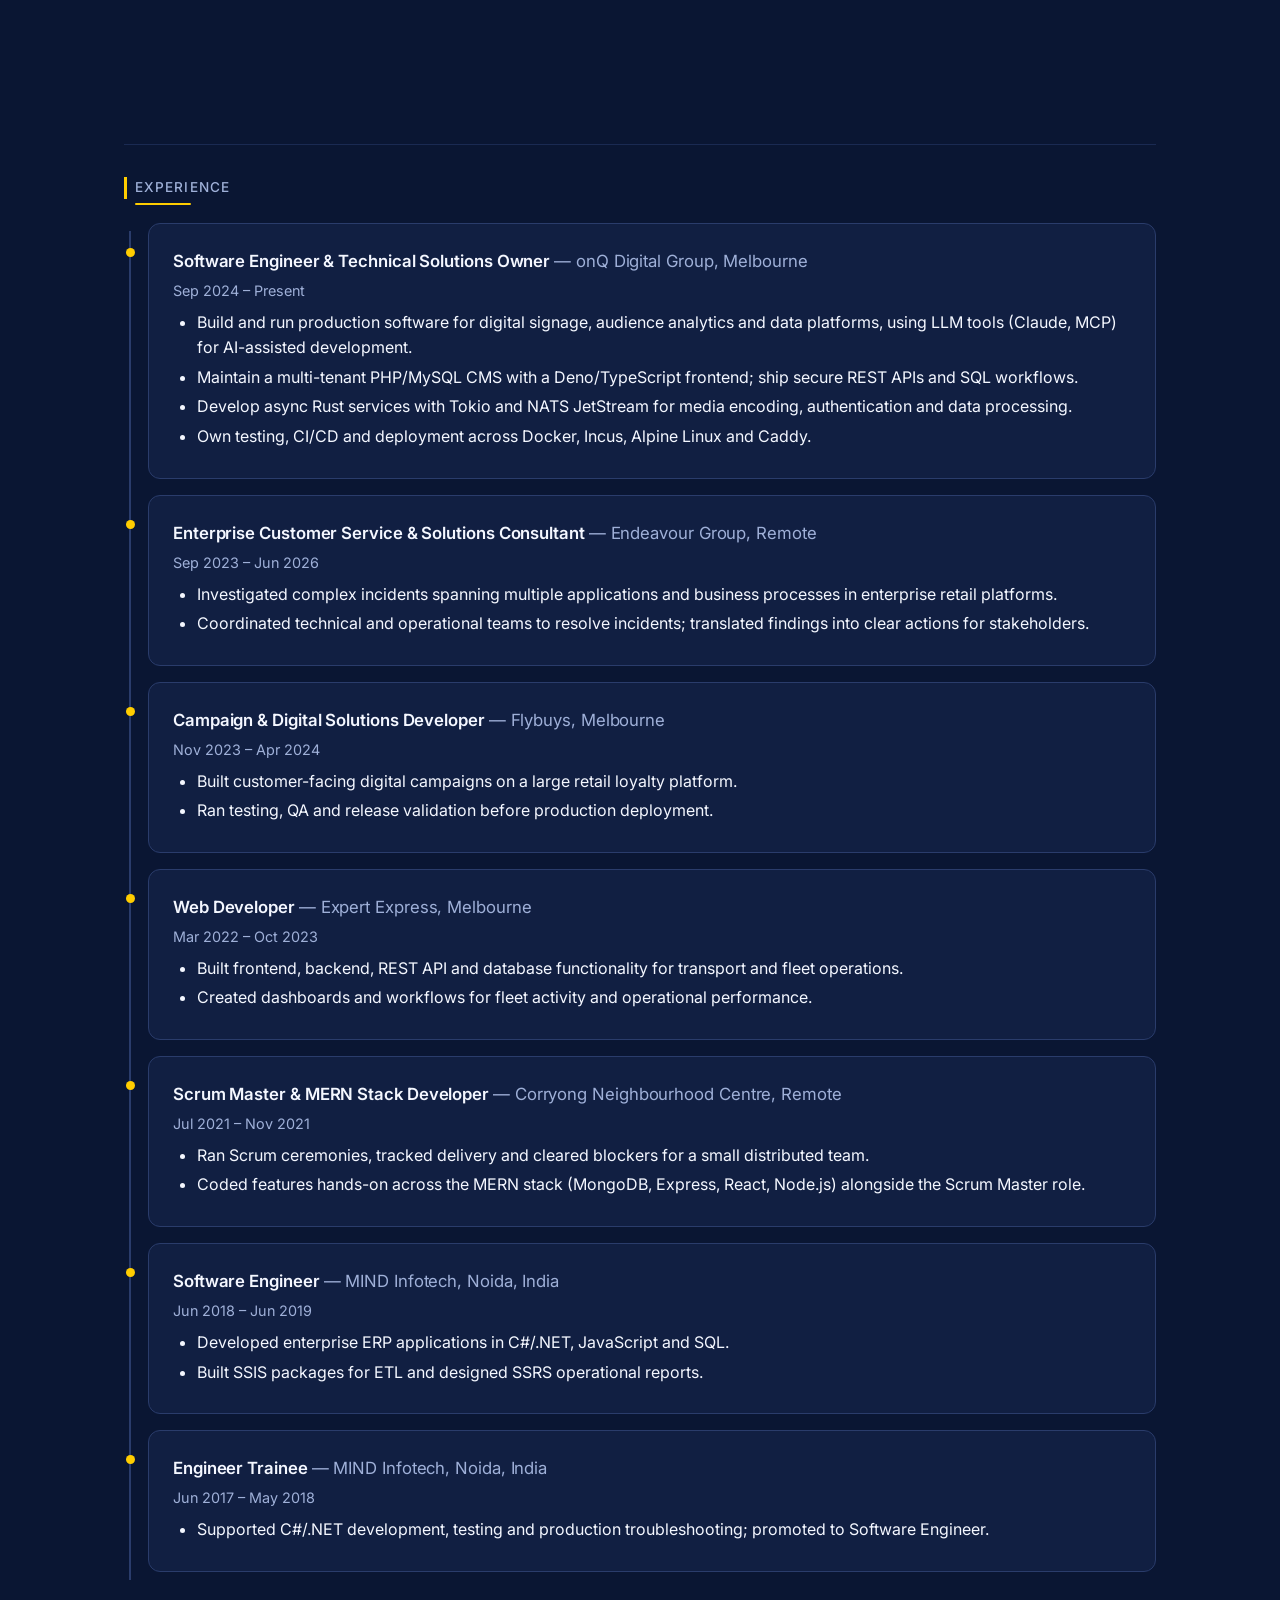
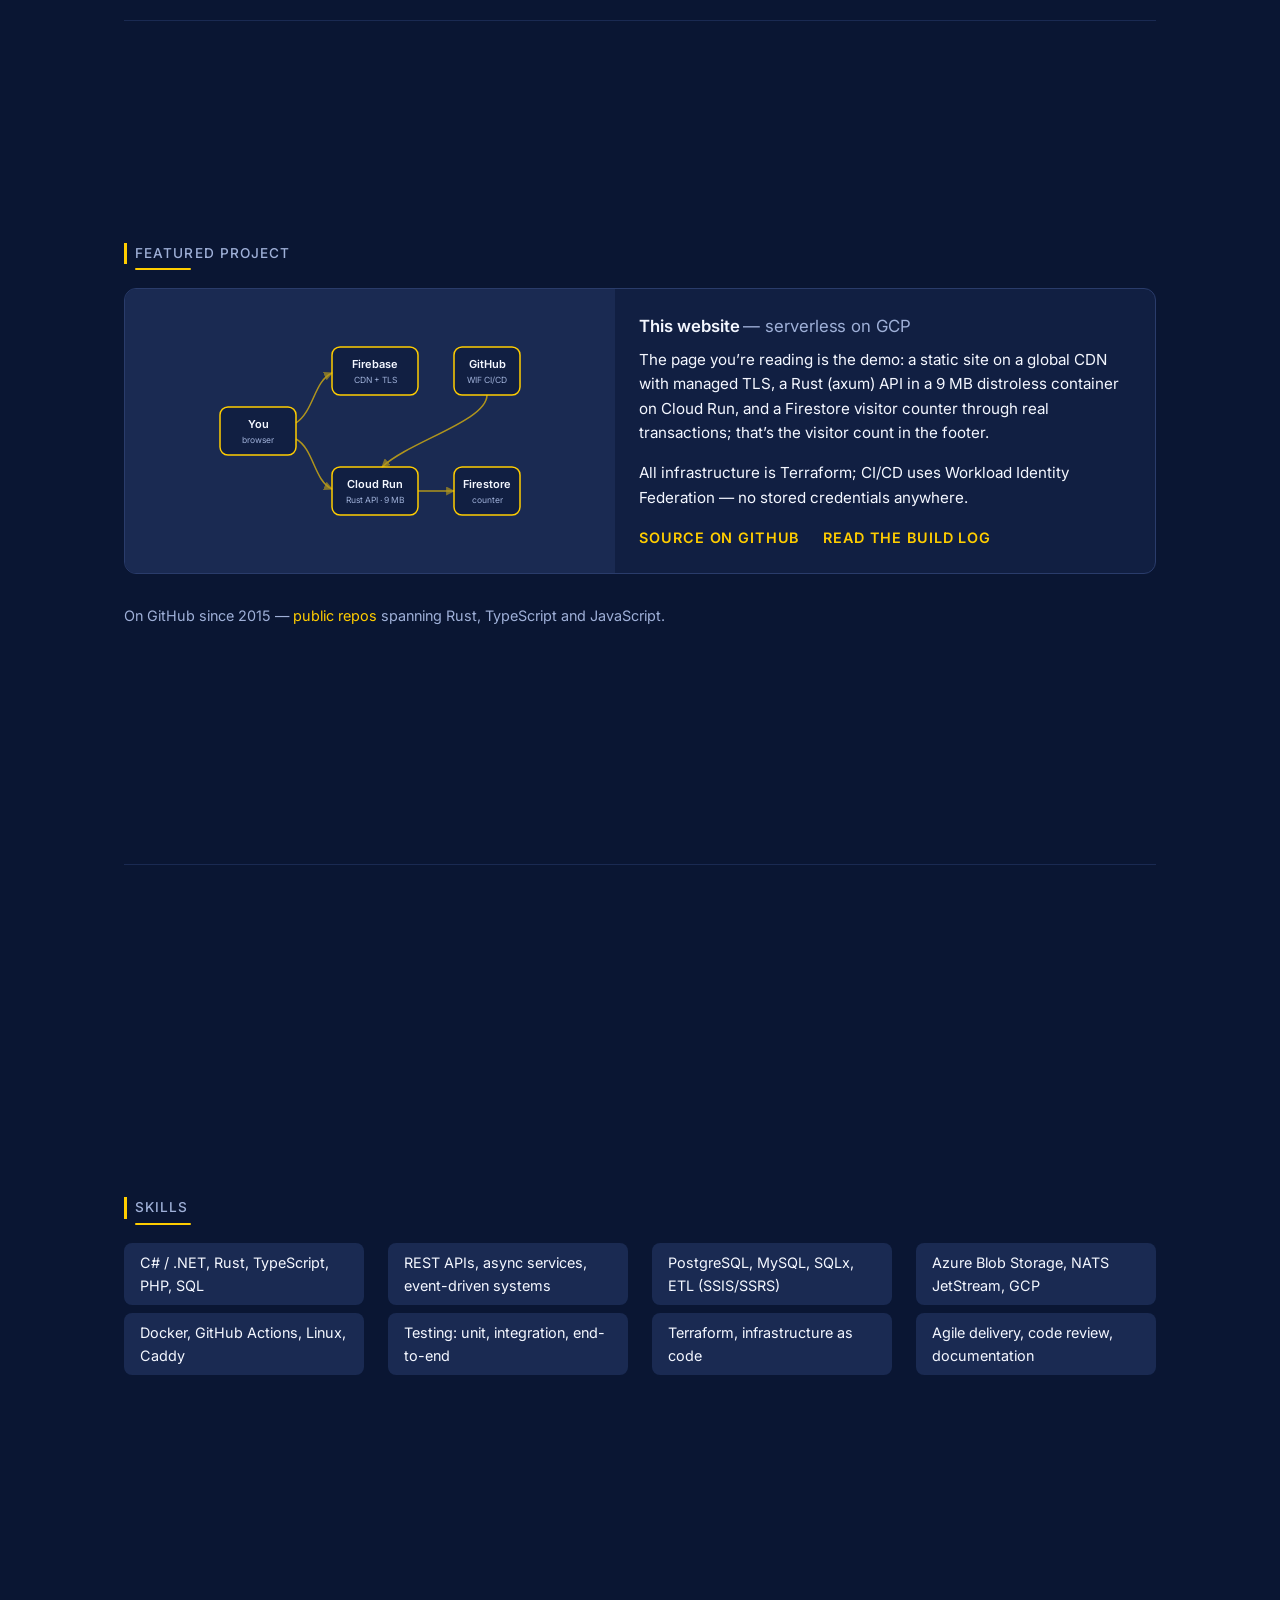
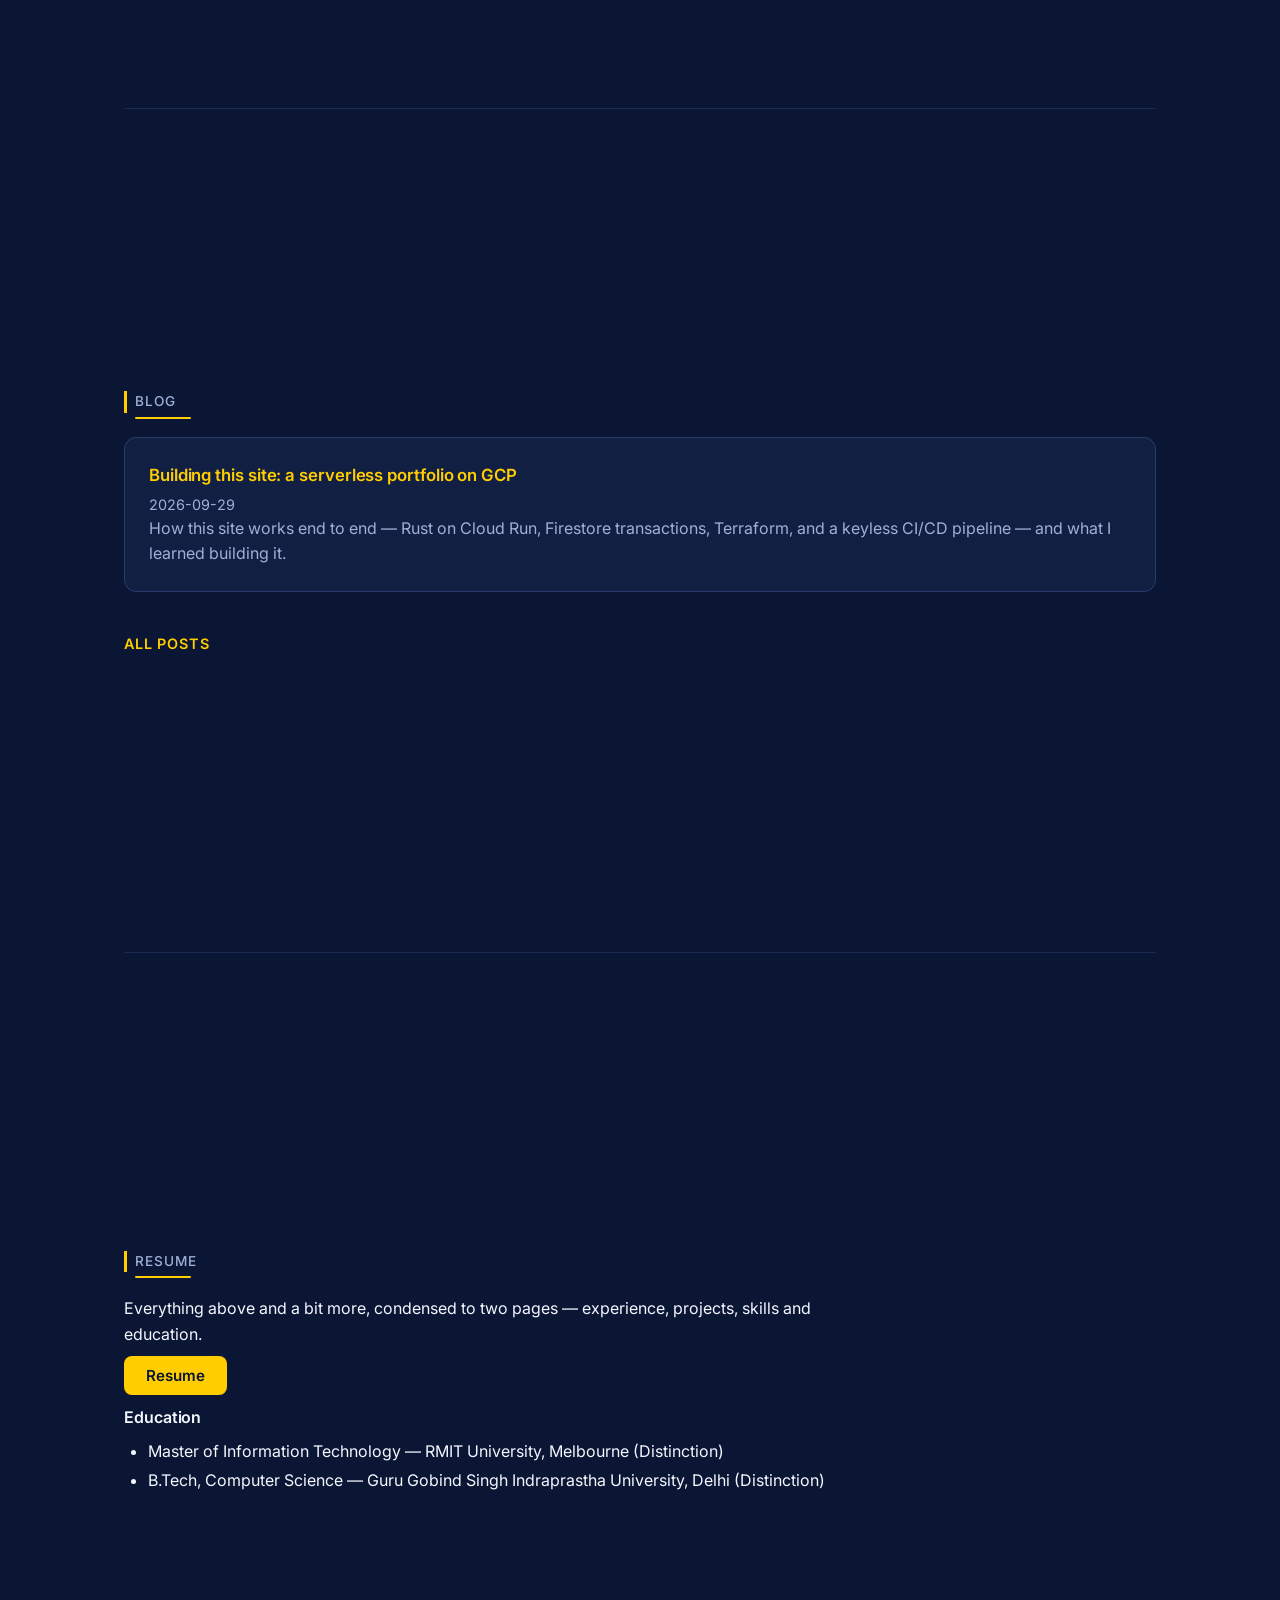
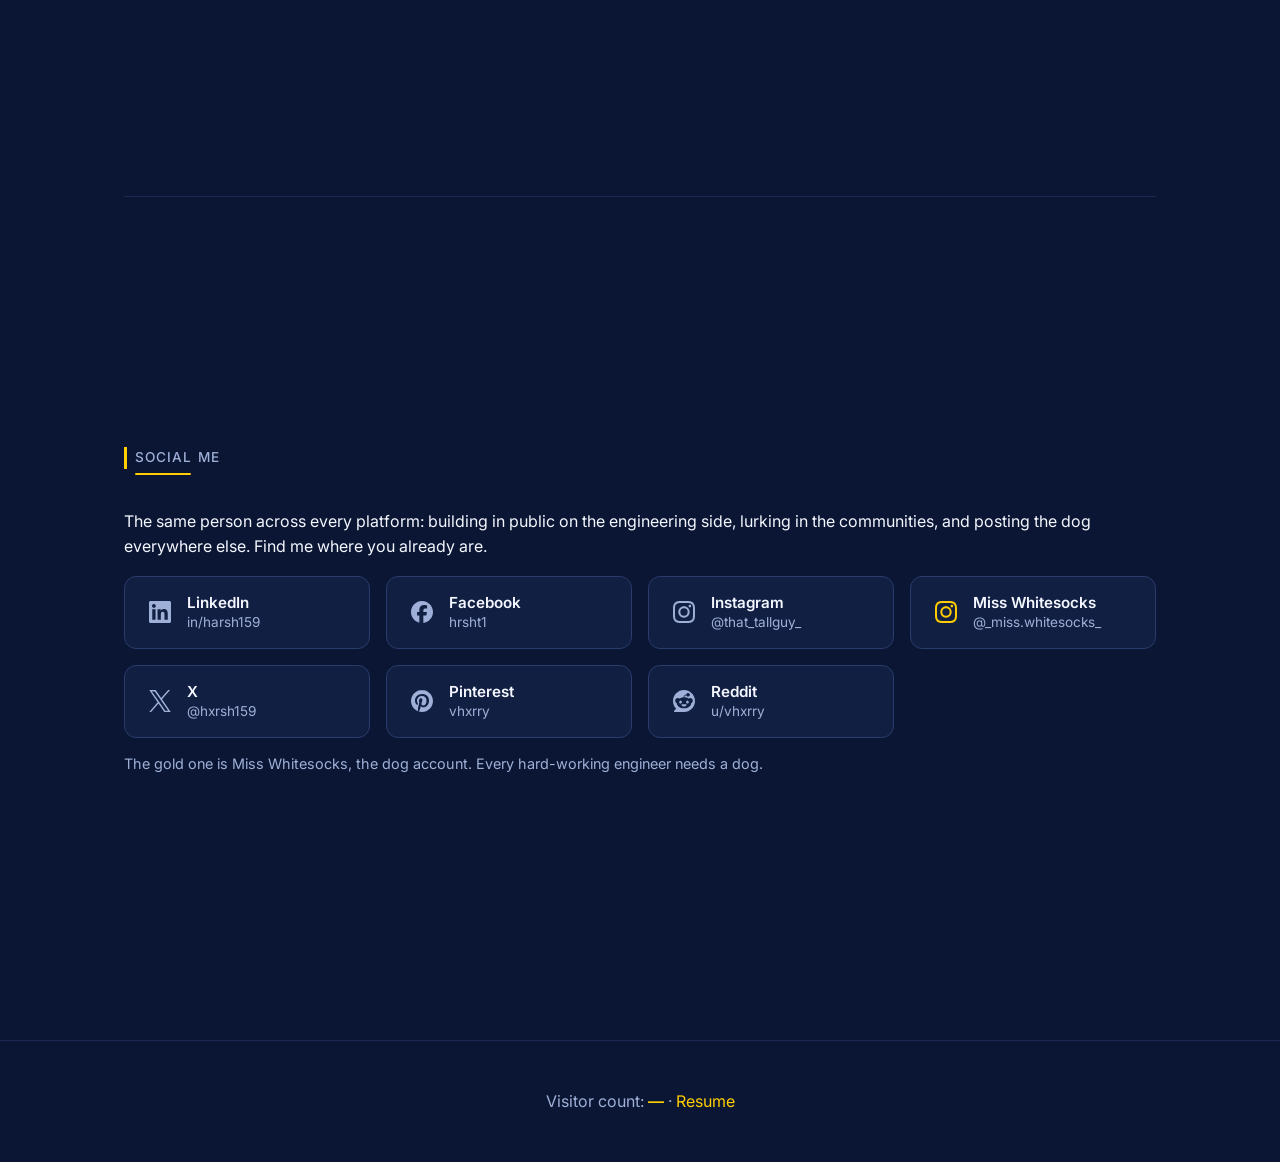
==== commit ca7eed06: "Social Me: card order LinkedIn, Facebook, Instagram, dog, X, Pinterest, Reddit (user preference)" ====
--- a/frontend/index.html
+++ b/frontend/index.html
@@ -309,6 +309,15 @@
       </p>
       <ul class="social-grid">
         <li>
+          <a class="social-link" href="https://www.linkedin.com/in/harsh159/" target="_blank" rel="noopener">
+            <svg class="social-icon" width="22" height="22" viewBox="0 0 24 24" aria-hidden="true" focusable="false"><use href="#si-linkedin"/></svg>
+            <span class="social-text">
+              <span class="social-name">LinkedIn</span>
+              <span class="social-handle">in/harsh159</span>
+            </span>
+          </a>
+        </li>
+        <li>
           <a class="social-link" href="https://www.facebook.com/hrsht1" target="_blank" rel="noopener">
             <svg class="social-icon" width="22" height="22" viewBox="0 0 24 24" aria-hidden="true" focusable="false"><use href="#si-facebook"/></svg>
             <span class="social-text">
@@ -318,11 +327,20 @@
           </a>
         </li>
         <li>
-          <a class="social-link" href="https://www.linkedin.com/in/harsh159/" target="_blank" rel="noopener">
-            <svg class="social-icon" width="22" height="22" viewBox="0 0 24 24" aria-hidden="true" focusable="false"><use href="#si-linkedin"/></svg>
-            <span class="social-text">
-              <span class="social-name">LinkedIn</span>
-              <span class="social-handle">in/harsh159</span>
+          <a class="social-link" href="https://www.instagram.com/that_tallguy_/" target="_blank" rel="noopener">
+            <svg class="social-icon" width="22" height="22" viewBox="0 0 24 24" aria-hidden="true" focusable="false"><use href="#si-instagram"/></svg>
+            <span class="social-text">
+              <span class="social-name">Instagram</span>
+              <span class="social-handle">@that_tallguy_</span>
+            </span>
+          </a>
+        </li>
+        <li>
+          <a class="social-link social-dog" href="https://www.instagram.com/_miss.whitesocks_/" target="_blank" rel="noopener">
+            <svg class="social-icon" width="22" height="22" viewBox="0 0 24 24" aria-hidden="true" focusable="false"><use href="#si-instagram"/></svg>
+            <span class="social-text">
+              <span class="social-name">Miss Whitesocks</span>
+              <span class="social-handle">@_miss.whitesocks_</span>
             </span>
           </a>
         </li>
@@ -336,38 +354,20 @@
           </a>
         </li>
         <li>
+          <a class="social-link" href="https://au.pinterest.com/vhxrry/" target="_blank" rel="noopener">
+            <svg class="social-icon" width="22" height="22" viewBox="0 0 24 24" aria-hidden="true" focusable="false"><use href="#si-pinterest"/></svg>
+            <span class="social-text">
+              <span class="social-name">Pinterest</span>
+              <span class="social-handle">vhxrry</span>
+            </span>
+          </a>
+        </li>
+        <li>
           <a class="social-link" href="https://www.reddit.com/user/vhxrry/" target="_blank" rel="noopener">
             <svg class="social-icon" width="22" height="22" viewBox="0 0 24 24" aria-hidden="true" focusable="false"><use href="#si-reddit"/></svg>
             <span class="social-text">
               <span class="social-name">Reddit</span>
               <span class="social-handle">u/vhxrry</span>
-            </span>
-          </a>
-        </li>
-        <li>
-          <a class="social-link" href="https://au.pinterest.com/vhxrry/" target="_blank" rel="noopener">
-            <svg class="social-icon" width="22" height="22" viewBox="0 0 24 24" aria-hidden="true" focusable="false"><use href="#si-pinterest"/></svg>
-            <span class="social-text">
-              <span class="social-name">Pinterest</span>
-              <span class="social-handle">vhxrry</span>
-            </span>
-          </a>
-        </li>
-        <li>
-          <a class="social-link" href="https://www.instagram.com/that_tallguy_/" target="_blank" rel="noopener">
-            <svg class="social-icon" width="22" height="22" viewBox="0 0 24 24" aria-hidden="true" focusable="false"><use href="#si-instagram"/></svg>
-            <span class="social-text">
-              <span class="social-name">Instagram</span>
-              <span class="social-handle">@that_tallguy_</span>
-            </span>
-          </a>
-        </li>
-        <li>
-          <a class="social-link social-dog" href="https://www.instagram.com/_miss.whitesocks_/" target="_blank" rel="noopener">
-            <svg class="social-icon" width="22" height="22" viewBox="0 0 24 24" aria-hidden="true" focusable="false"><use href="#si-instagram"/></svg>
-            <span class="social-text">
-              <span class="social-name">Miss Whitesocks</span>
-              <span class="social-handle">@_miss.whitesocks_</span>
             </span>
           </a>
         </li>
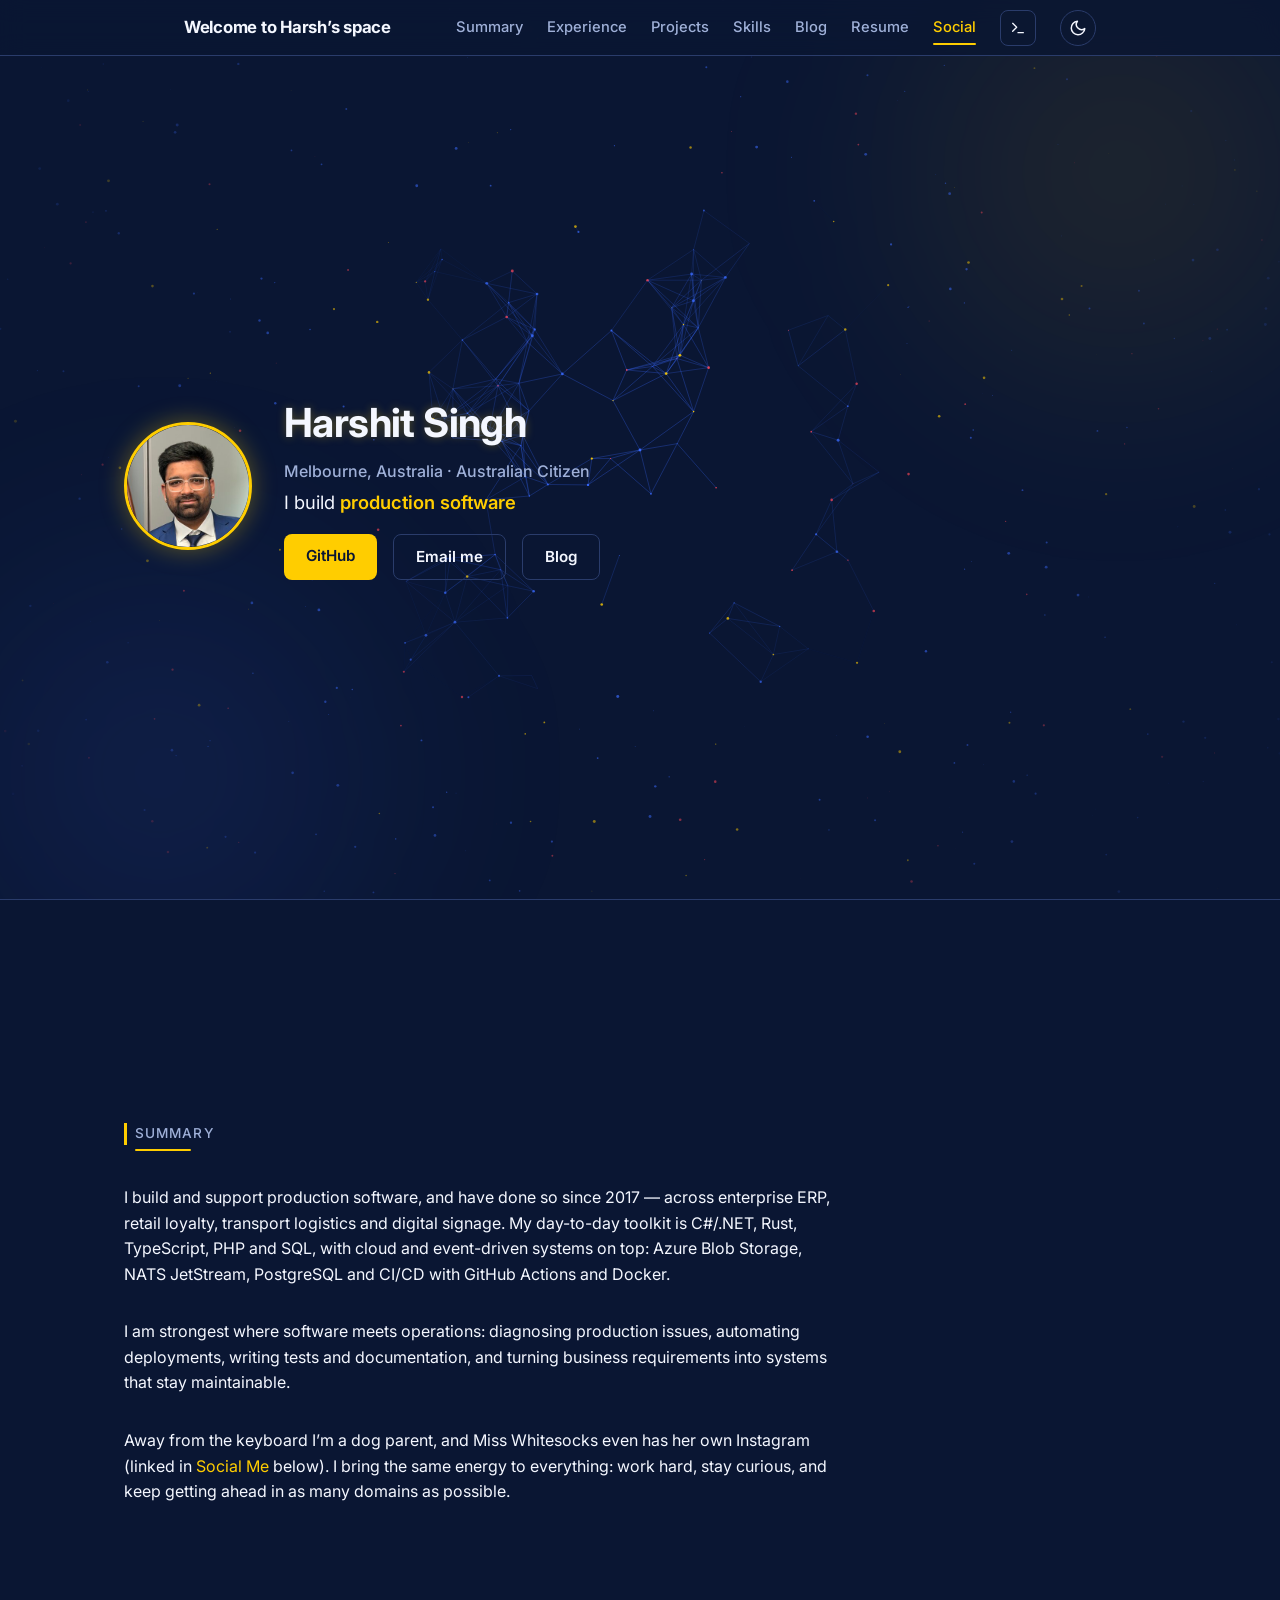
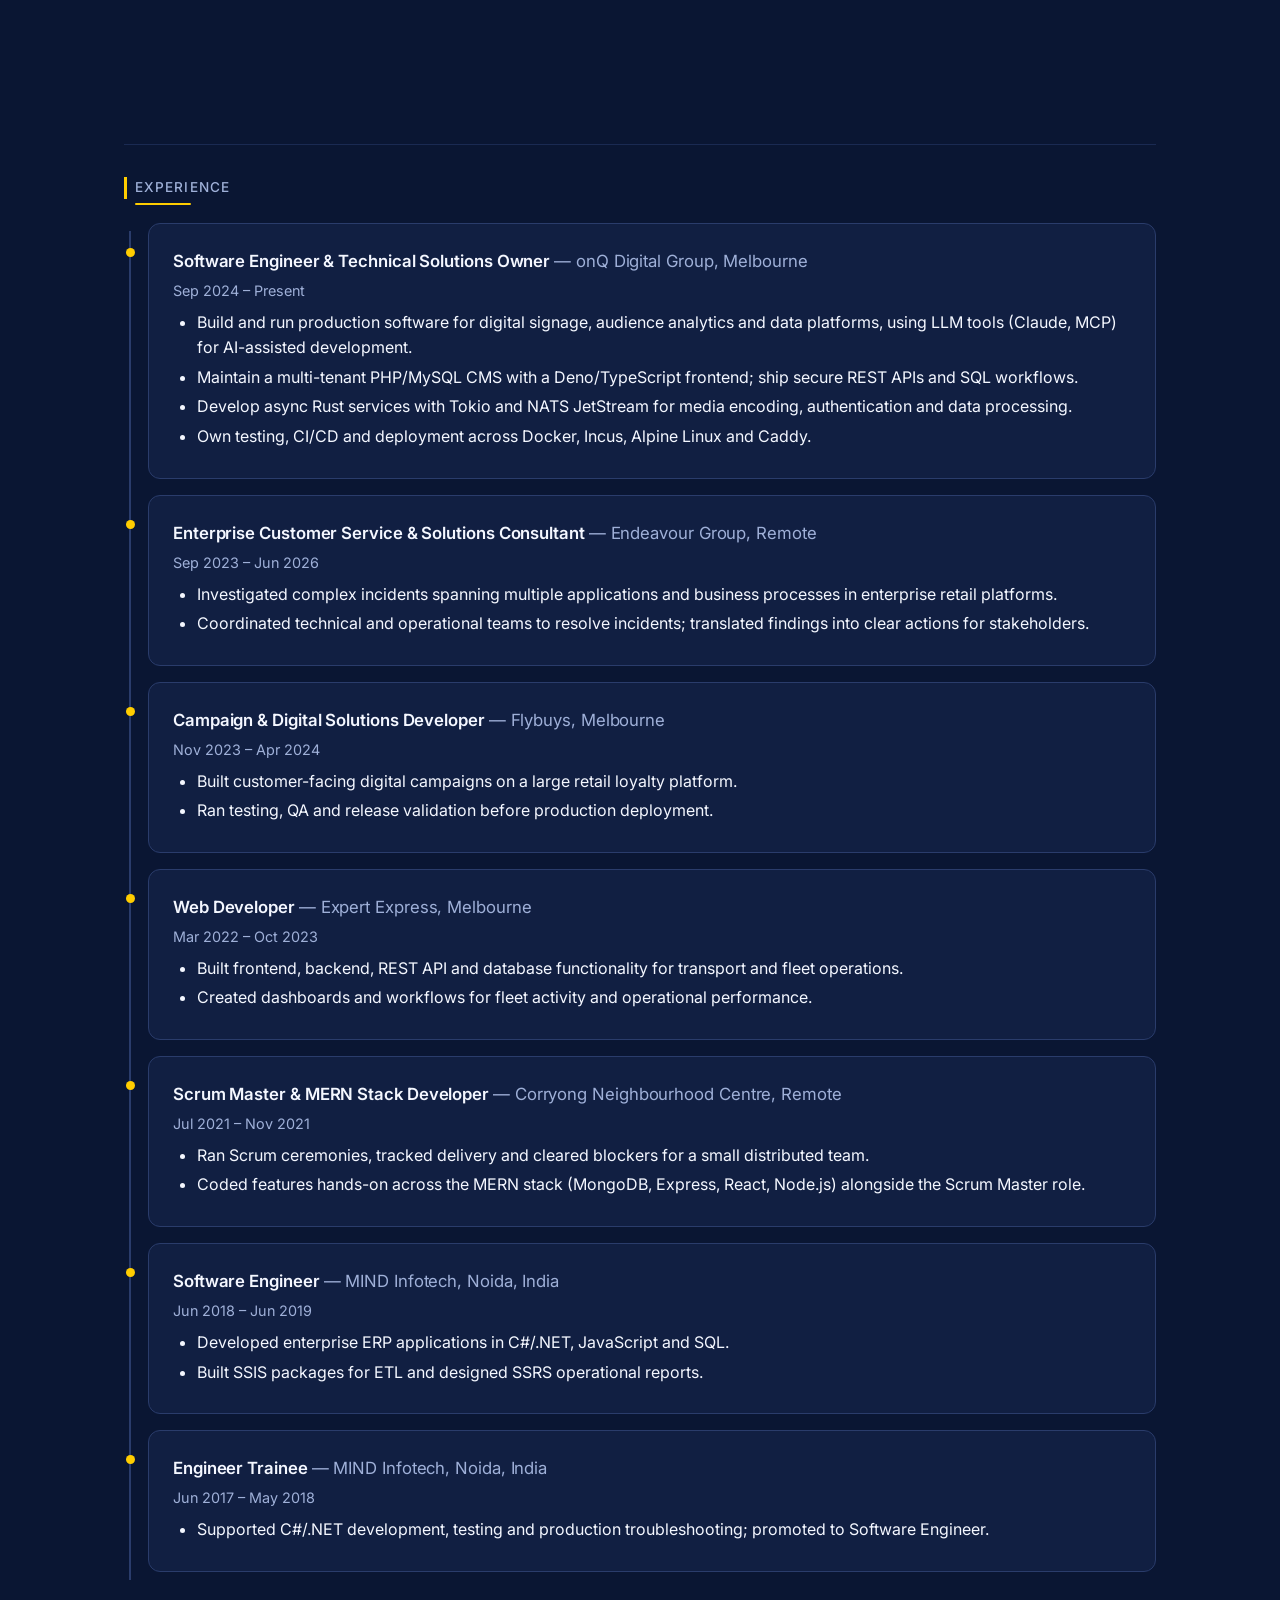
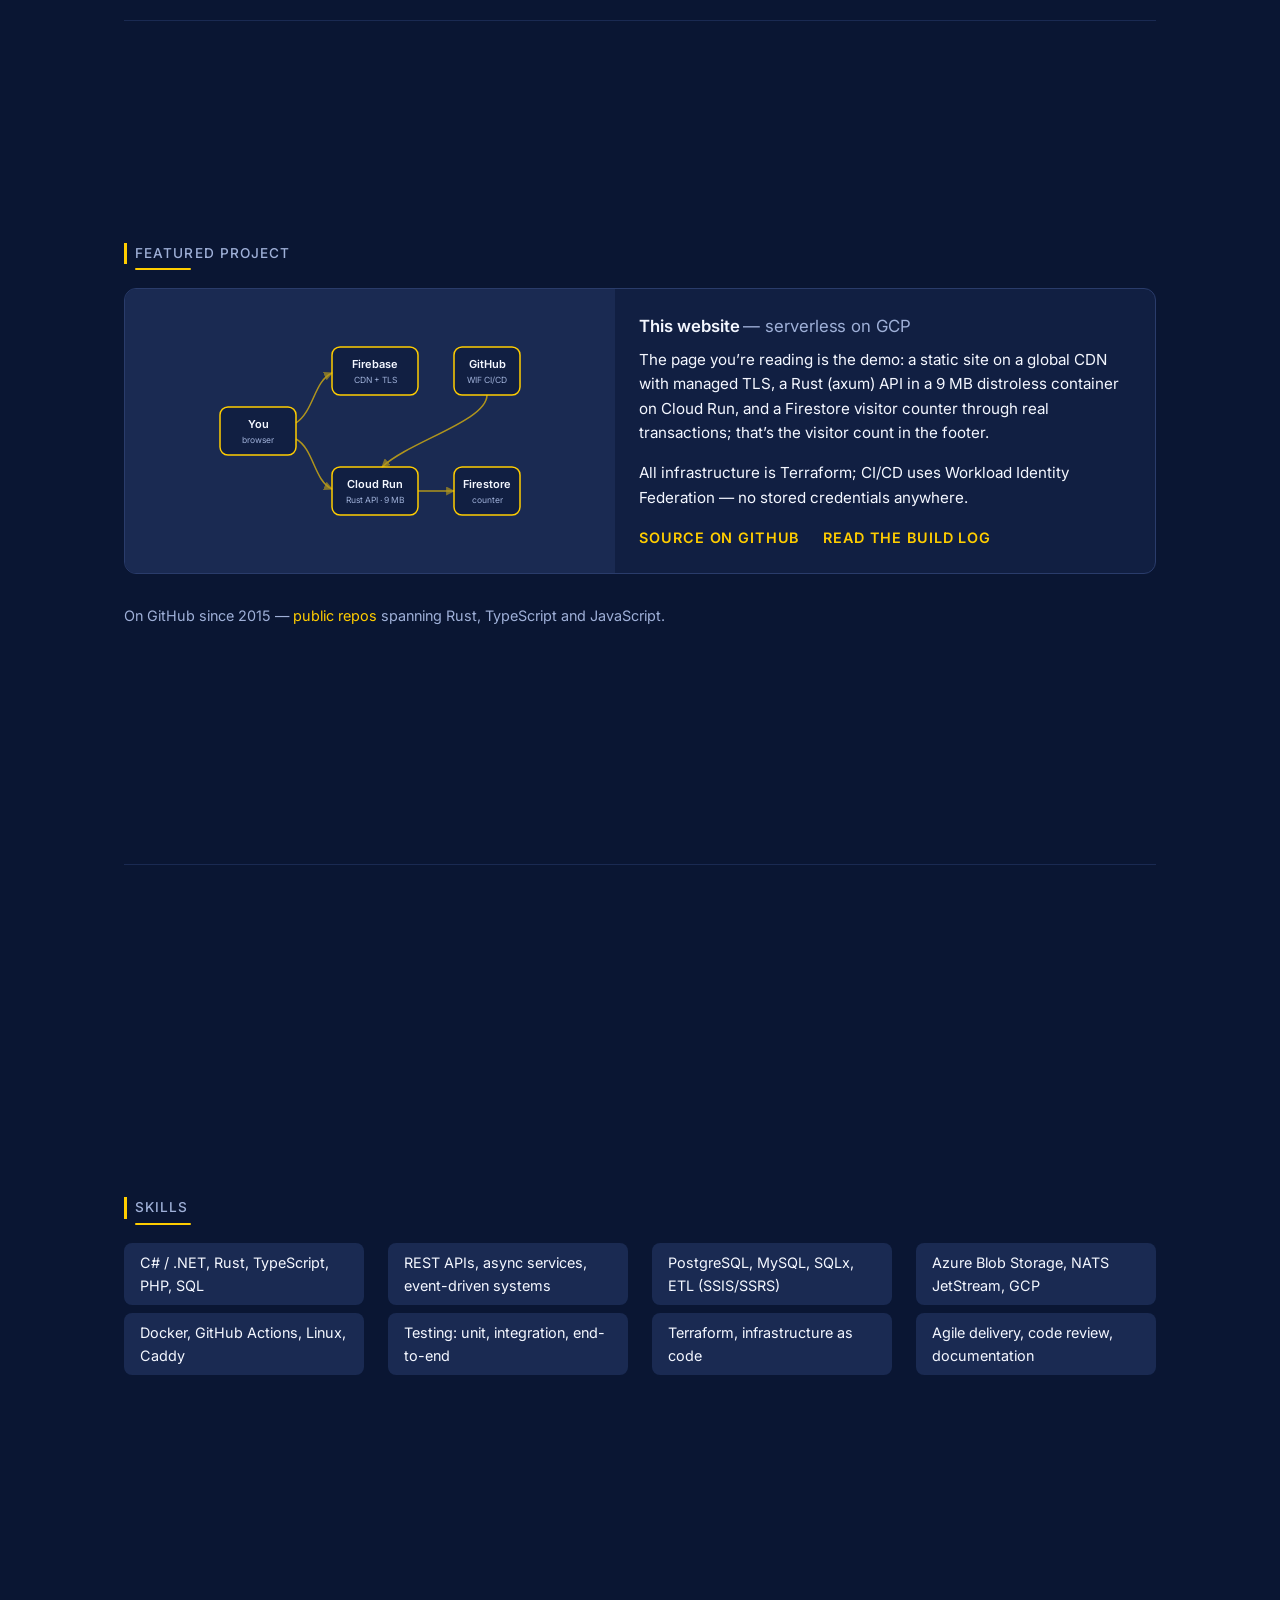
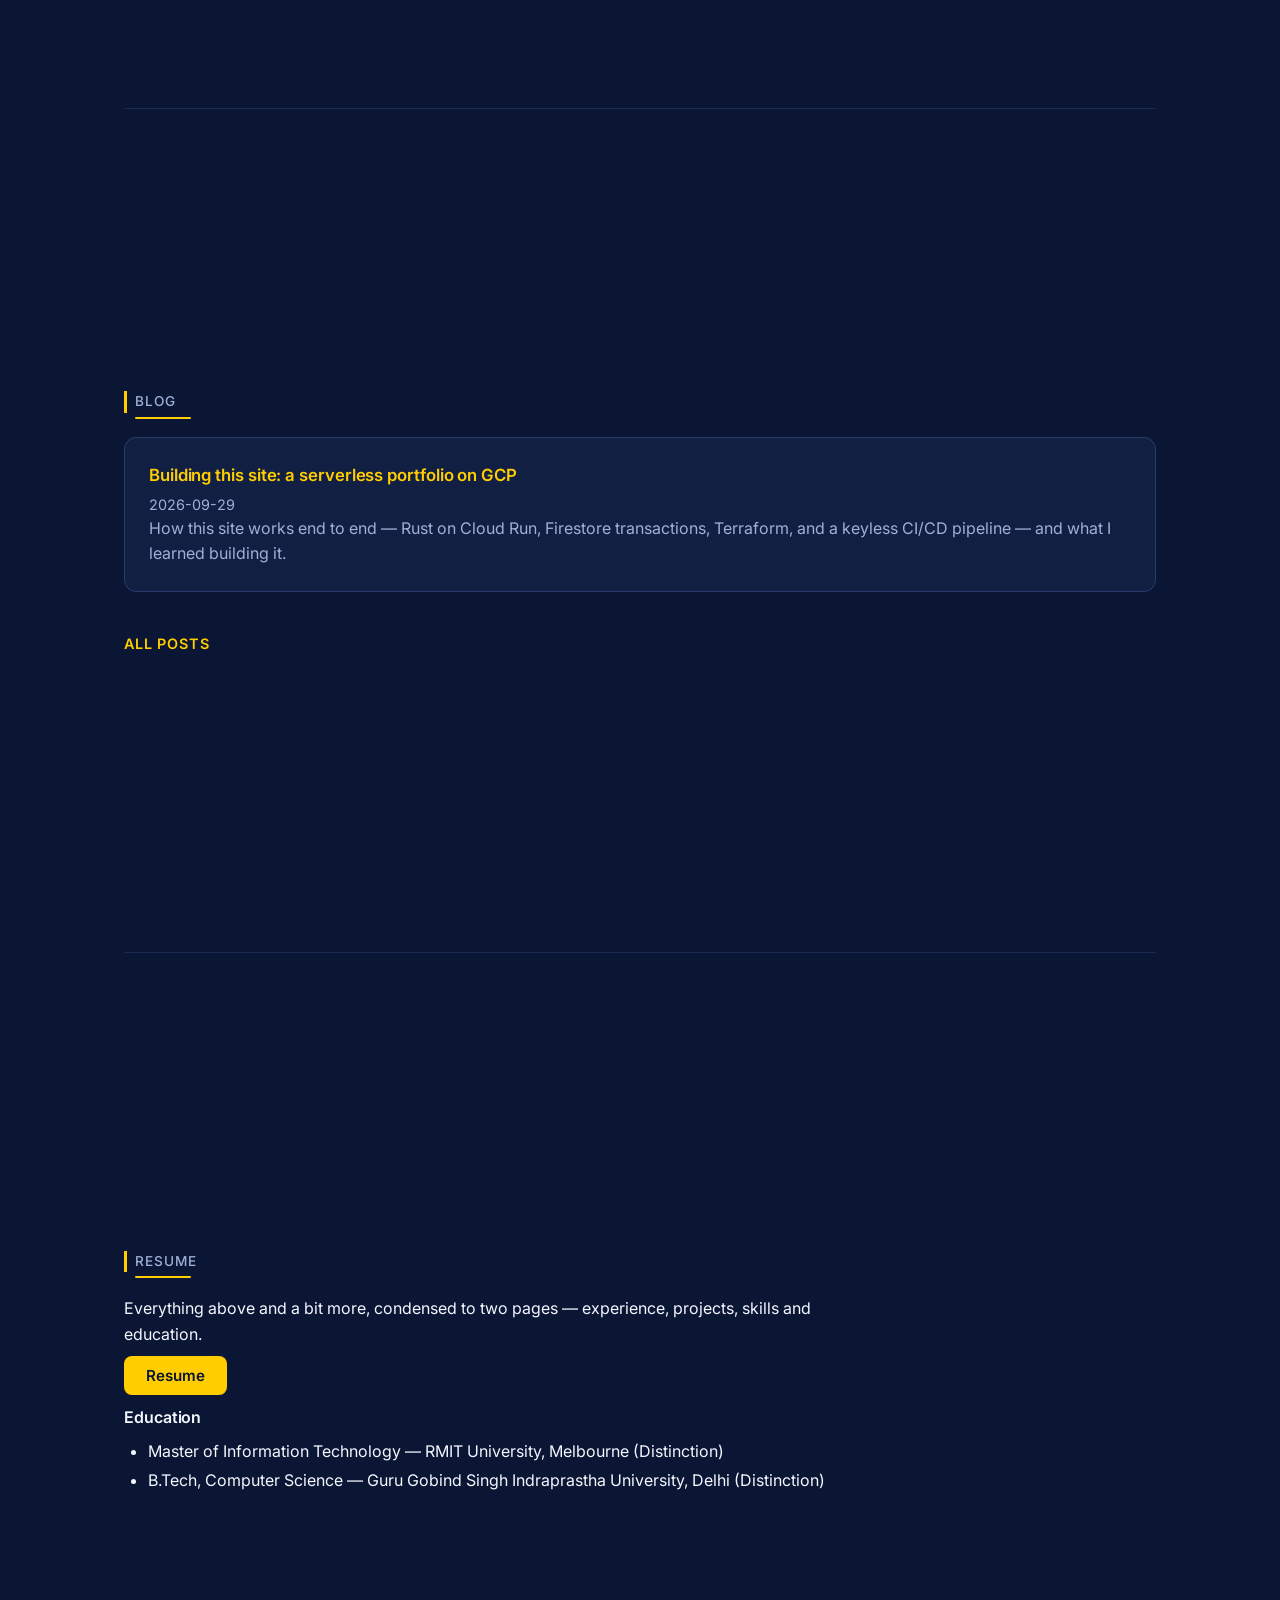
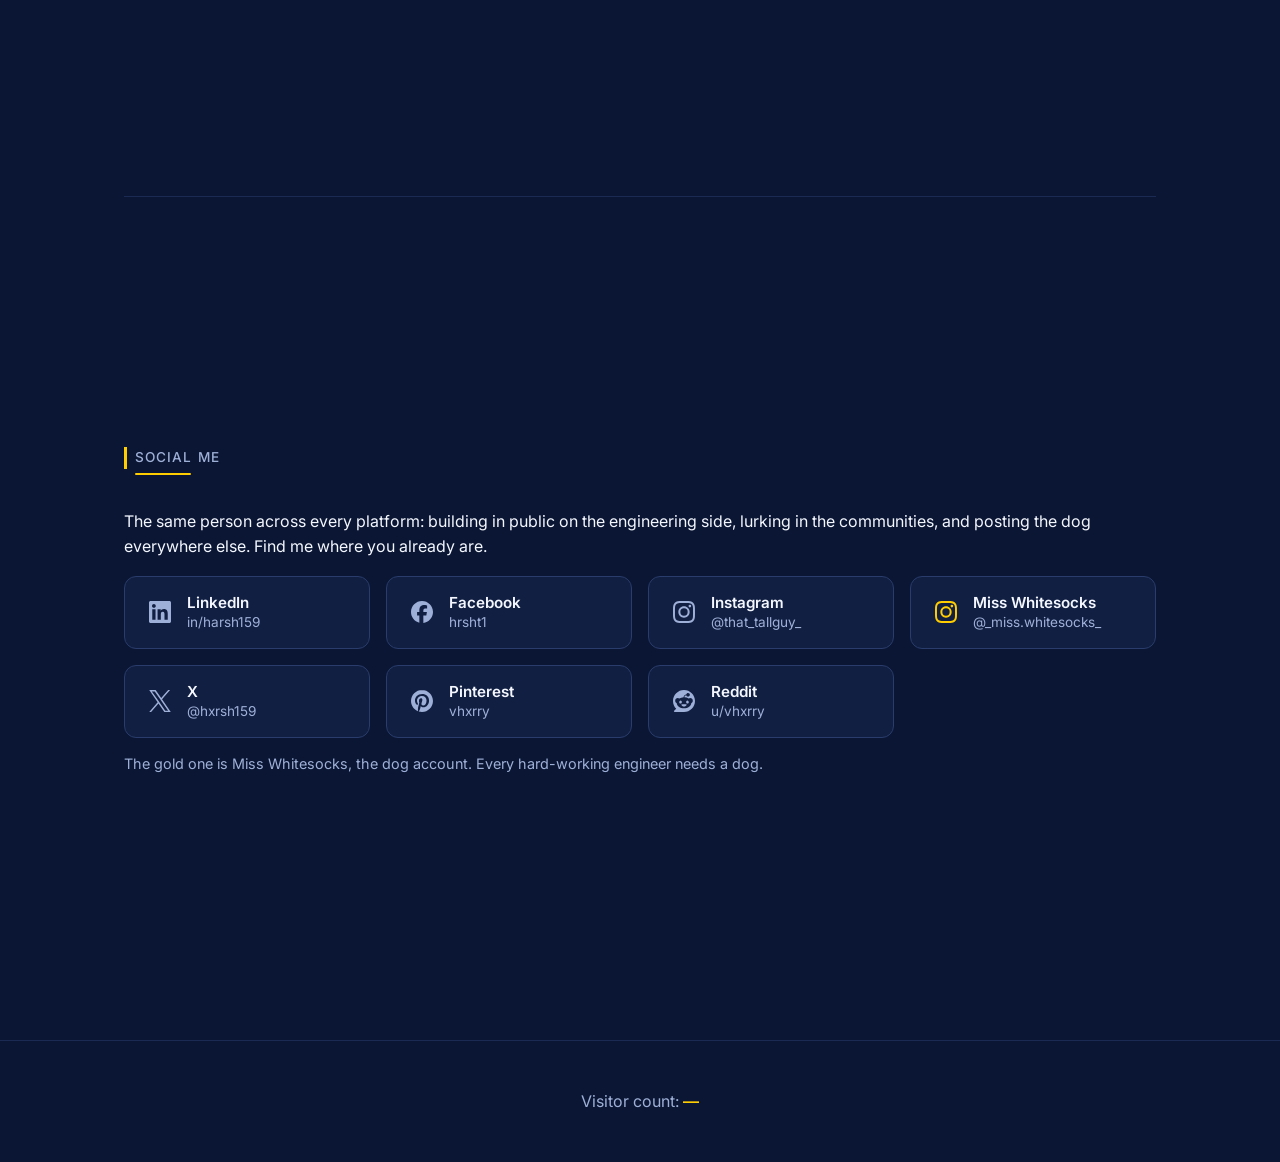
==== commit b4ace60c: "Footer: remove Resume link (PDF paths: nav, resume section, terminal)" ====
--- a/frontend/index.html
+++ b/frontend/index.html
@@ -378,7 +378,7 @@
 
   <footer class="site-footer">
     <div class="container">
-      <p>Visitor count: <span id="visitor-counter">—</span> · <a href="resume.pdf" target="_blank" rel="noopener">Resume</a></p>
+      <p>Visitor count: <span id="visitor-counter">—</span></p>
     </div>
   </footer>
 
